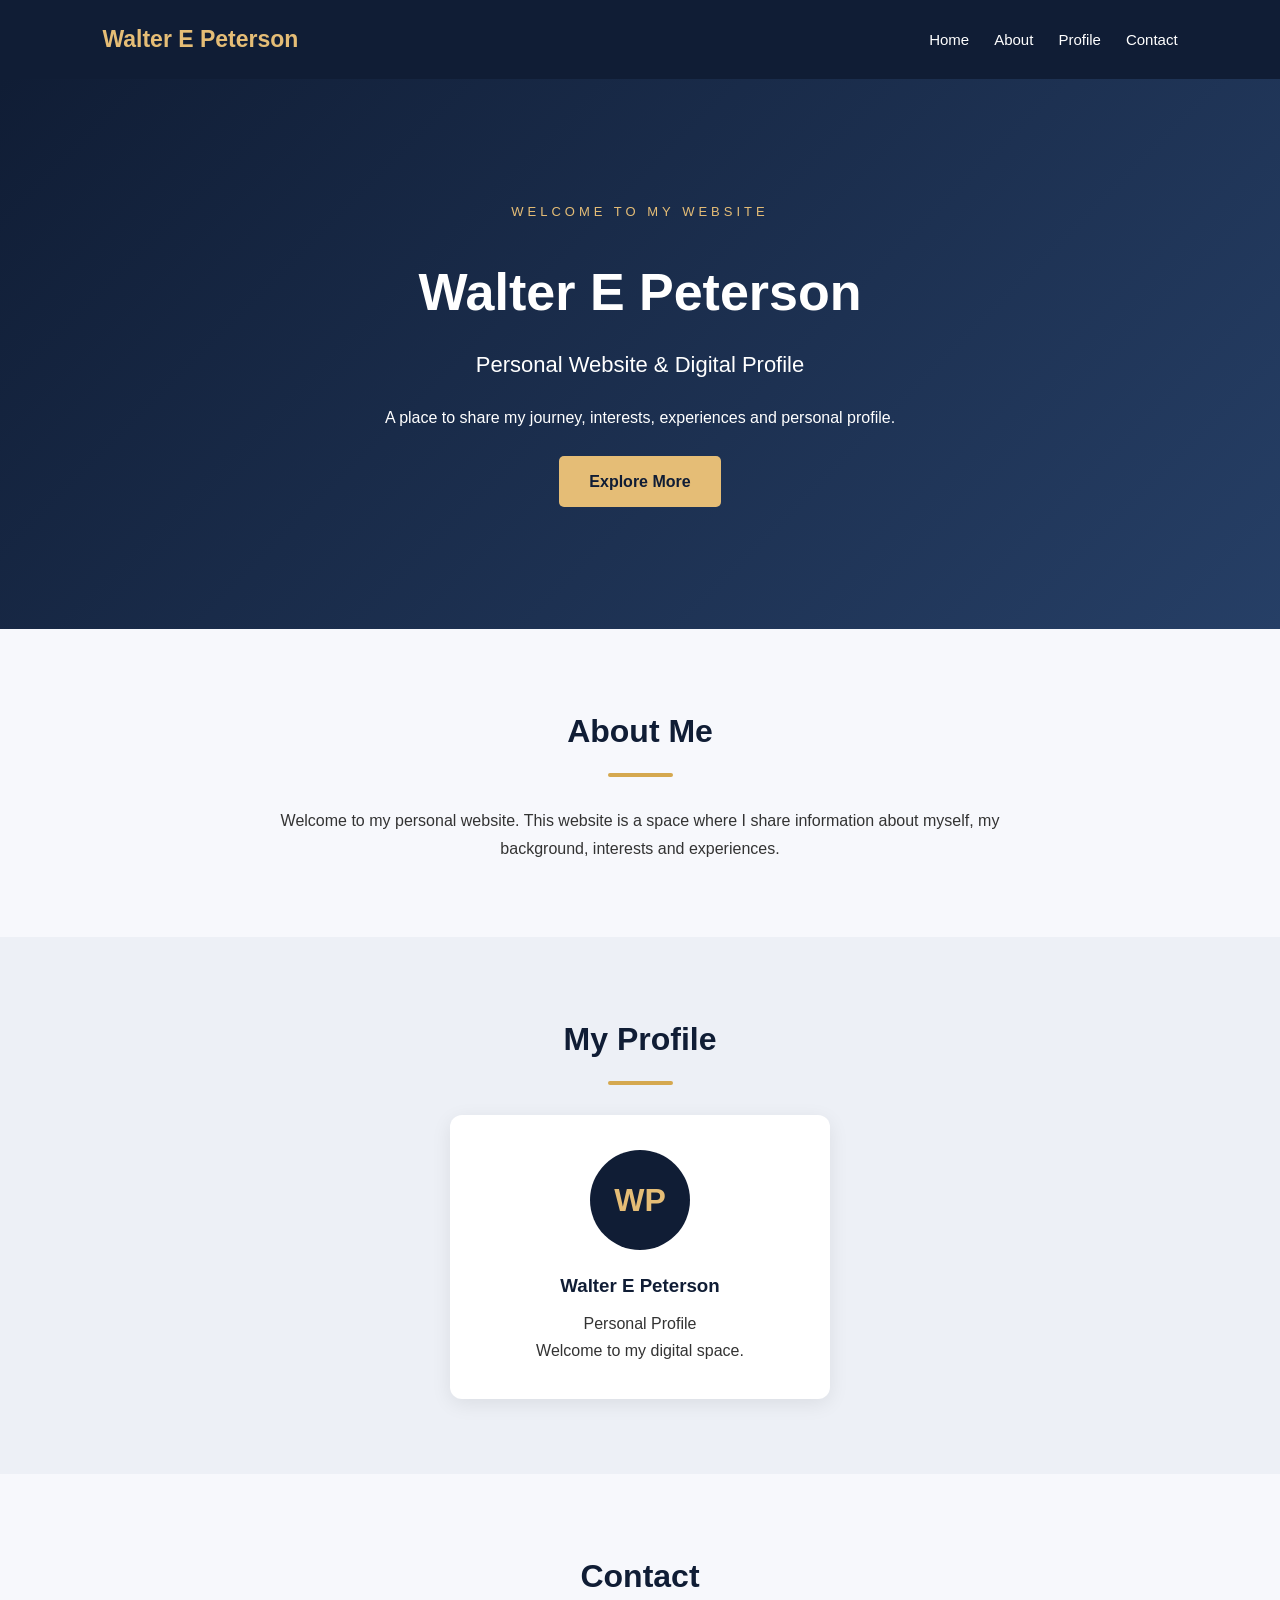
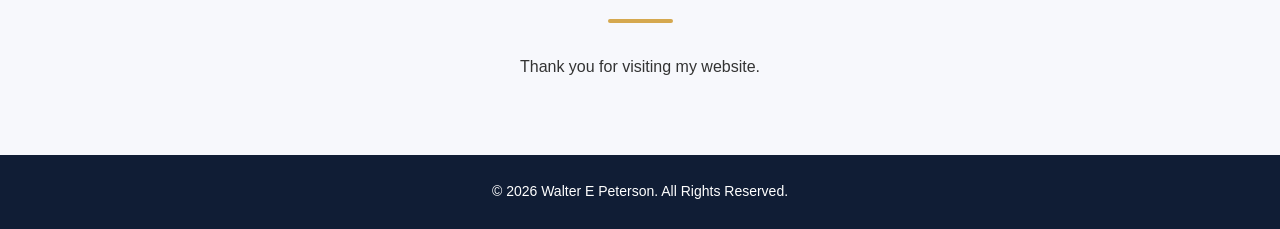
==== index.html @ 743621dd "Update index.html" ====
<!DOCTYPE html>
<html lang="en">
<head>
    <meta charset="UTF-8">
    <meta name="viewport" content="width=device-width, initial-scale=1.0">
    <meta name="description" content="Official personal website of Walter E Peterson">
    <title>Walter E Peterson | Personal Website</title>
    <link rel="stylesheet" href="style.css">
</head>

<body>

    <header>
        <nav class="navbar">
            <div class="logo">Walter E Peterson</div>
            <ul>
                <li><a href="#home">Home</a></li>
                <li><a href="#about">About</a></li>
                <li><a href="#profile">Profile</a></li>
                <li><a href="#contact">Contact</a></li>
            </ul>
        </nav>
    </header>

    <section id="home" class="hero">
        <div class="hero-content">
            <p class="welcome">WELCOME TO MY WEBSITE</p>
            <h1>Walter E Peterson</h1>
            <h2>Personal Website & Digital Profile</h2>
            <p>
                A place to share my journey, interests,
                experiences and personal profile.
            </p>
            <a href="#about" class="btn">Explore More</a>
        </div>
    </section>

    <section id="about" class="section">
        <h2>About Me</h2>
        <div class="underline"></div>
        <p>
            Welcome to my personal website.
            This website is a space where I share information
            about myself, my background, interests and experiences.
        </p>
    </section>

    <section id="profile" class="section profile-section">
        <h2>My Profile</h2>
        <div class="underline"></div>

        <div class="profile-card">
            <div class="profile-icon">WP</div>
            <h3>Walter E Peterson</h3>
            <p>Personal Profile</p>
            <p>Welcome to my digital space.</p>
        </div>
    </section>

    <section id="contact" class="section">
        <h2>Contact</h2>
        <div class="underline"></div>
        <p>Thank you for visiting my website.</p>
    </section>

    <footer>
        <p>© 2026 Walter E Peterson. All Rights Reserved.</p>
    </footer>

</body>
</html>
---- style.css ----
* {
    margin: 0;
    padding: 0;
    box-sizing: border-box;
    scroll-behavior: smooth;
}

body {
    font-family: Arial, sans-serif;
    color: #333;
    background: #f7f8fc;
    line-height: 1.7;
}

.navbar {
    background: #101d35;
    color: white;
    display: flex;
    justify-content: space-between;
    align-items: center;
    padding: 20px 8%;
    flex-wrap: wrap;
}

.logo {
    font-size: 23px;
    font-weight: bold;
    color: #e5bd76;
}

.navbar ul {
    display: flex;
    list-style: none;
    gap: 25px;
}

.navbar a {
    color: white;
    text-decoration: none;
    font-size: 15px;
}

.navbar a:hover {
    color: #e5bd76;
}

.hero {
    min-height: 550px;
    background: linear-gradient(135deg, #101d35, #263f66);
    display: flex;
    align-items: center;
    justify-content: center;
    text-align: center;
    color: white;
    padding: 70px 20px;
}

.hero-content {
    max-width: 750px;
}

.welcome {
    color: #e5bd76;
    letter-spacing: 4px;
    font-size: 13px;
    margin-bottom: 20px;
}

.hero h1 {
    font-size: 52px;
    margin-bottom: 10px;
}

.hero h2 {
    font-size: 22px;
    font-weight: normal;
    margin-bottom: 20px;
}

.hero p {
    margin-bottom: 25px;
}

.btn {
    display: inline-block;
    background: #e5bd76;
    color: #101d35;
    padding: 12px 30px;
    border-radius: 5px;
    text-decoration: none;
    font-weight: bold;
}

.btn:hover {
    background: white;
}

.section {
    padding: 75px 10%;
    text-align: center;
}

.section h2 {
    font-size: 32px;
    color: #101d35;
}

.underline {
    width: 65px;
    height: 4px;
    background: #d5a84f;
    margin: 15px auto 30px;
    border-radius: 5px;
}

.section > p {
    max-width: 750px;
    margin: auto;
}

.profile-section {
    background: #edf0f6;
}

.profile-card {
    max-width: 380px;
    margin: 30px auto 0;
    background: white;
    padding: 35px;
    border-radius: 12px;
    box-shadow: 0 5px 20px rgba(0,0,0,0.08);
}

.profile-icon {
    width: 100px;
    height: 100px;
    border-radius: 50%;
    background: #101d35;
    color: #e5bd76;
    display: flex;
    justify-content: center;
    align-items: center;
    font-size: 32px;
    font-weight: bold;
    margin: 0 auto 20px;
}

.profile-card h3 {
    color: #101d35;
    margin-bottom: 8px;
}

footer {
    background: #101d35;
    color: white;
    text-align: center;
    padding: 25px;
    font-size: 14px;
}

@media (max-width: 650px) {
    .navbar {
        justify-content: center;
        gap: 15px;
    }

    .navbar ul {
        justify-content: center;
        flex-wrap: wrap;
        gap: 15px;
    }

    .hero h1 {
        font-size: 36px;
    }

    .hero h2 {
        font-size: 18px;
    }

    .section {
        padding: 55px 7%;
    }
}
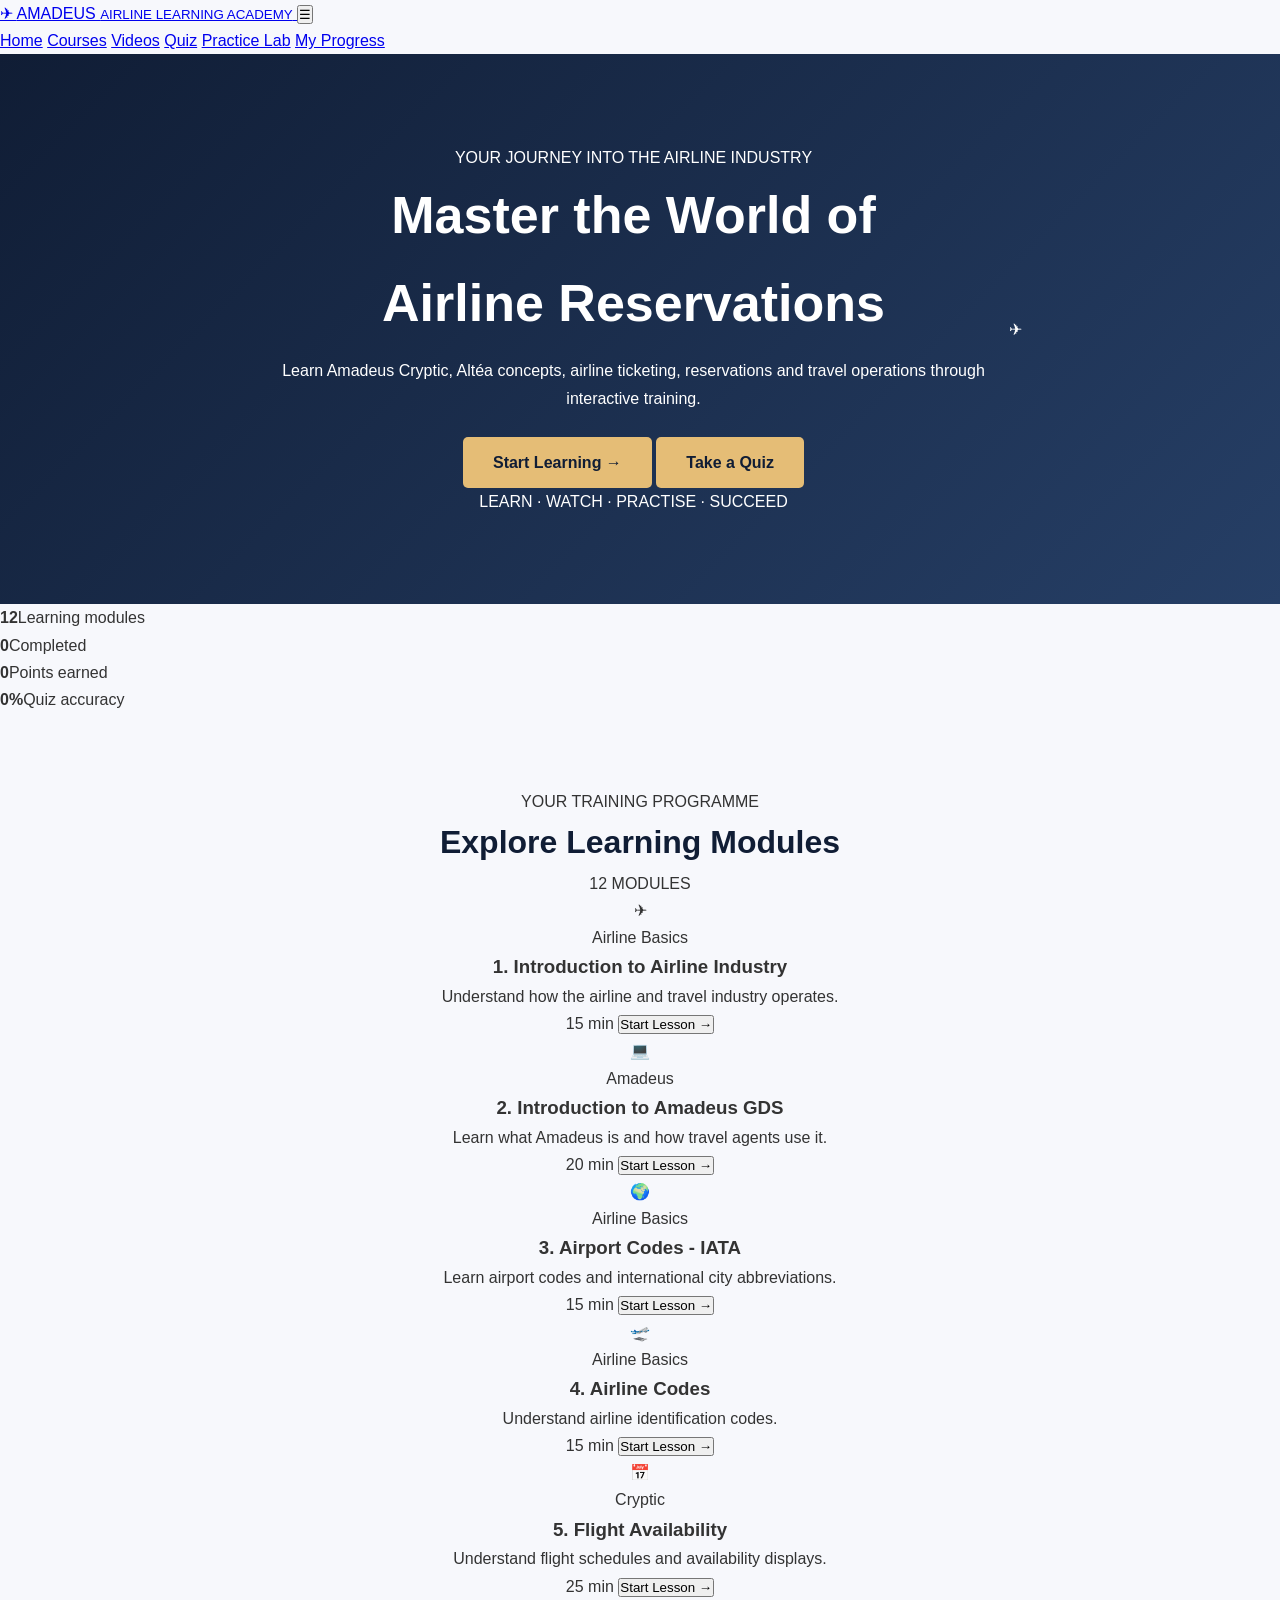
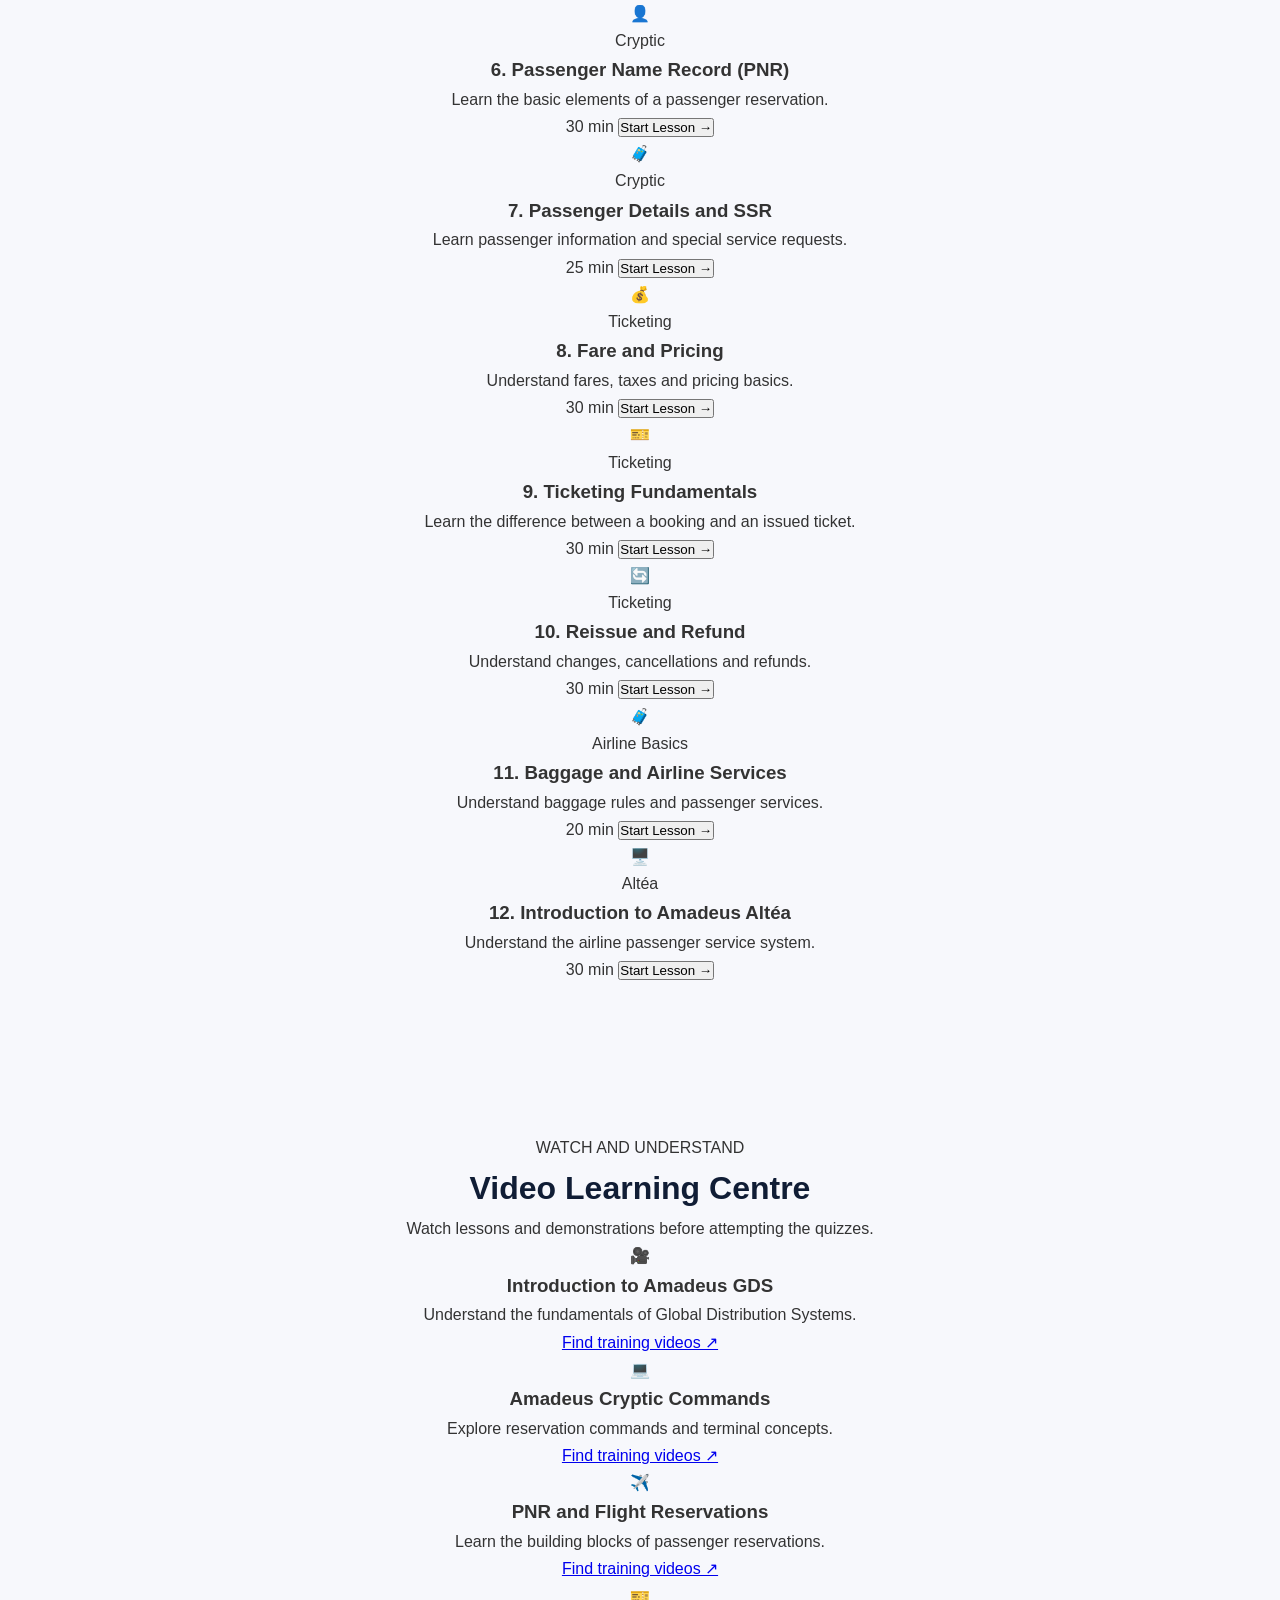
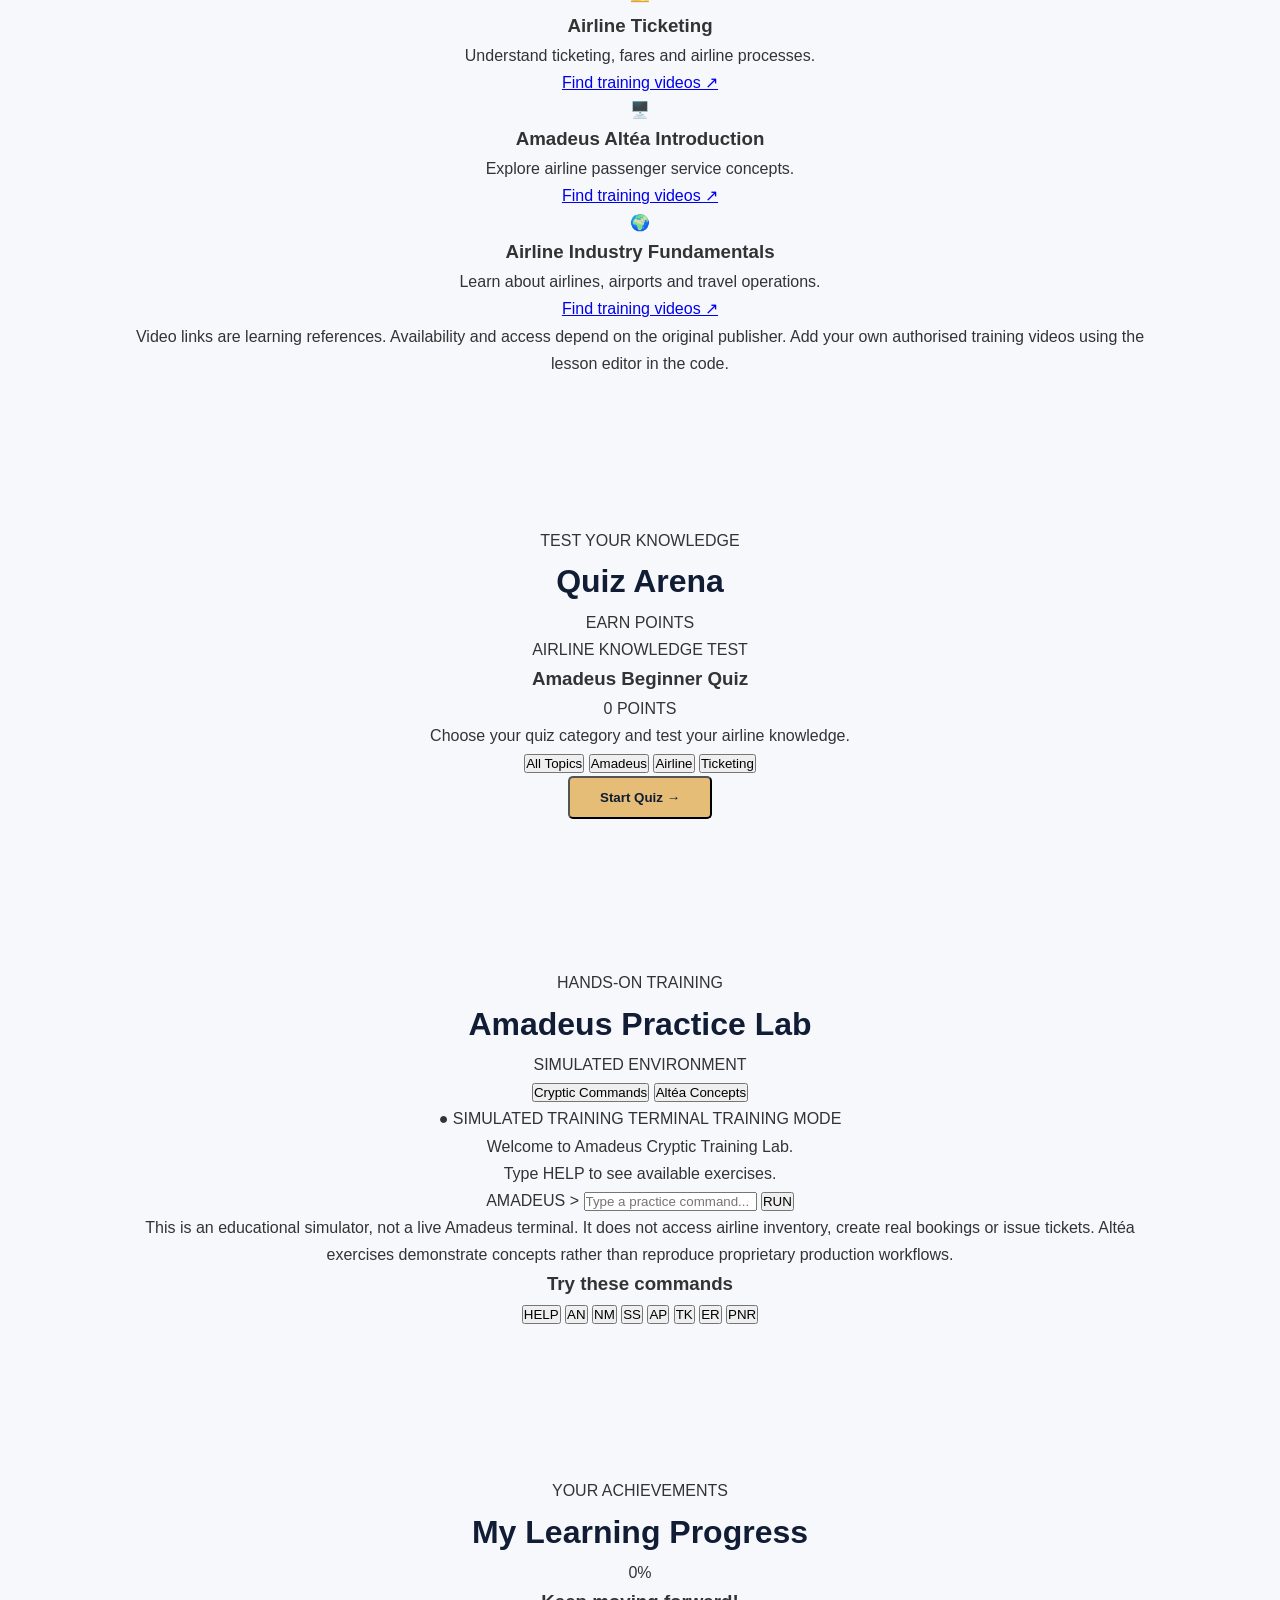
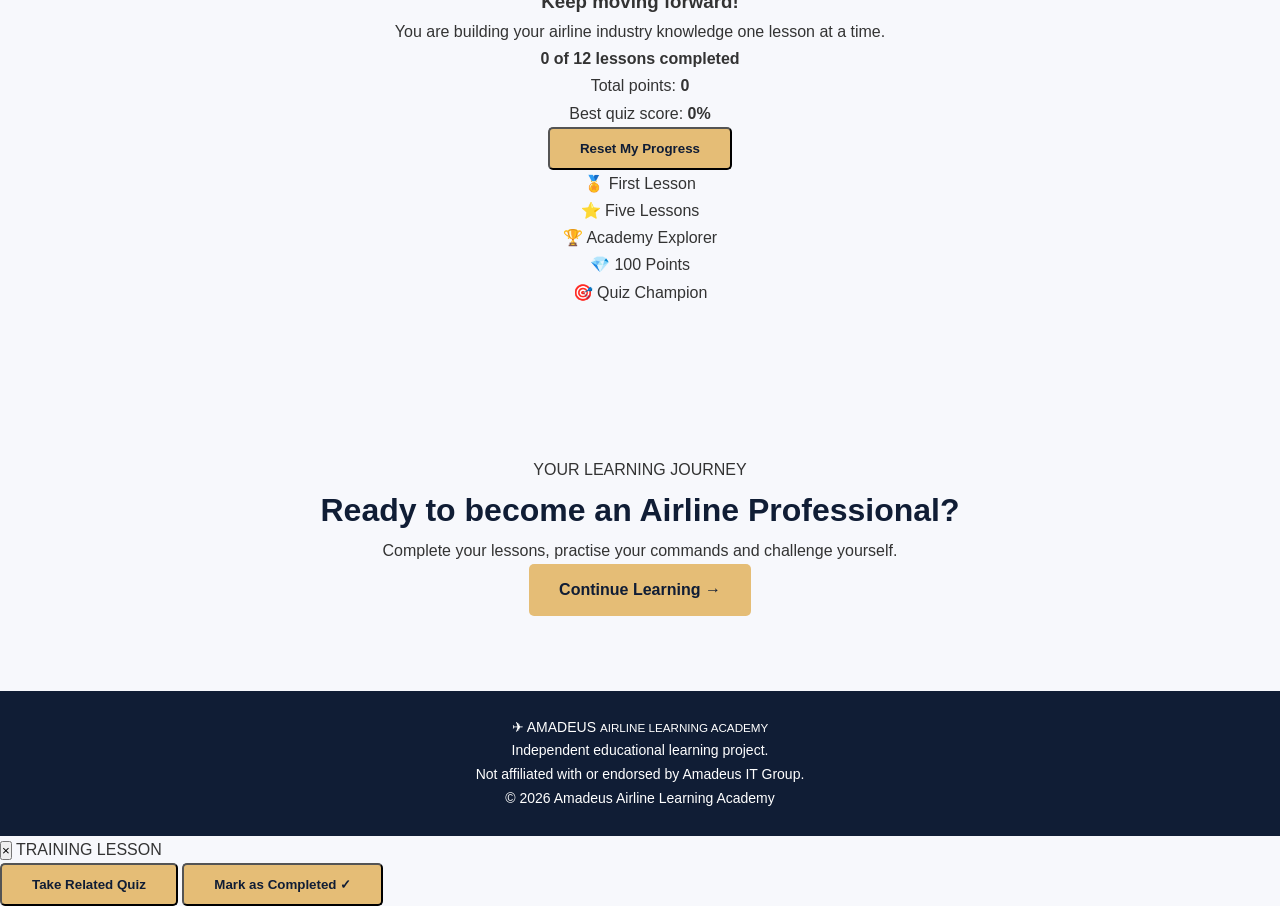
==== commit 705b28fa: "Update index.html" ====
--- a/index.html
+++ b/index.html
@@ -2,71 +2,191 @@
 <!DOCTYPE html>
 <html lang="en">
 <head>
-    <meta charset="UTF-8">
-    <meta name="viewport" content="width=device-width, initial-scale=1.0">
-    <meta name="description" content="Official personal website of Walter E Peterson">
-    <title>Walter E Peterson | Personal Website</title>
-    <link rel="stylesheet" href="style.css">
+<meta charset="UTF-8">
+<meta name="viewport" content="width=device-width, initial-scale=1.0">
+<meta name="description" content="Amadeus Airline Learning Academy - Airline and GDS training">
+<title>Amadeus Airline Learning Academy</title>
+<link rel="stylesheet" href="style.css">
 </head>
-
 <body>
 
-    <header>
-        <nav class="navbar">
-            <div class="logo">Walter E Peterson</div>
-            <ul>
-                <li><a href="#home">Home</a></li>
-                <li><a href="#about">About</a></li>
-                <li><a href="#profile">Profile</a></li>
-                <li><a href="#contact">Contact</a></li>
-            </ul>
-        </nav>
-    </header>
+<header class="topbar">
+  <a class="brand" href="#home">
+    <span class="brand-icon">✈</span>
+    <span>AMADEUS <small>AIRLINE LEARNING ACADEMY</small></span>
+  </a>
+  <button class="menu-toggle" id="menuToggle">☰</button>
+  <nav id="navigation">
+    <a href="#home">Home</a>
+    <a href="#courses">Courses</a>
+    <a href="#videos">Videos</a>
+    <a href="#quiz">Quiz</a>
+    <a href="#practice">Practice Lab</a>
+    <a href="#progress">My Progress</a>
+  </nav>
+</header>
 
-    <section id="home" class="hero">
-        <div class="hero-content">
-            <p class="welcome">WELCOME TO MY WEBSITE</p>
-            <h1>Walter E Peterson</h1>
-            <h2>Personal Website & Digital Profile</h2>
-            <p>
-                A place to share my journey, interests,
-                experiences and personal profile.
-            </p>
-            <a href="#about" class="btn">Explore More</a>
+<main>
+<section class="hero" id="home">
+  <div class="hero-content">
+    <span class="eyebrow">YOUR JOURNEY INTO THE AIRLINE INDUSTRY</span>
+    <h1>Master the World of<br><span>Airline Reservations</span></h1>
+    <p>Learn Amadeus Cryptic, Altéa concepts, airline ticketing,
+       reservations and travel operations through interactive training.</p>
+    <div class="hero-buttons">
+      <a href="#courses" class="btn primary">Start Learning →</a>
+      <a href="#quiz" class="btn outline">Take a Quiz</a>
+    </div>
+    <div class="hero-note">LEARN · WATCH · PRACTISE · SUCCEED</div>
+  </div>
+  <div class="hero-plane">✈</div>
+</section>
+
+<section class="stats container">
+  <div class="stat"><strong id="statLessons">12</strong><span>Learning modules</span></div>
+  <div class="stat"><strong id="statCompleted">0</strong><span>Completed</span></div>
+  <div class="stat"><strong id="statPoints">0</strong><span>Points earned</span></div>
+  <div class="stat"><strong id="statAccuracy">0%</strong><span>Quiz accuracy</span></div>
+</section>
+
+<section class="section container" id="courses">
+  <div class="section-heading">
+    <div><span class="eyebrow">YOUR TRAINING PROGRAMME</span>
+    <h2>Explore Learning Modules</h2></div>
+    <span class="tag">12 MODULES</span>
+  </div>
+  <div class="course-grid" id="courseGrid"></div>
+</section>
+
+<section class="section video-section" id="videos">
+  <div class="container">
+    <div class="section-heading">
+      <div><span class="eyebrow">WATCH AND UNDERSTAND</span>
+      <h2>Video Learning Centre</h2></div>
+    </div>
+    <p class="muted">Watch lessons and demonstrations before attempting the quizzes.</p>
+    <div class="video-grid" id="videoGrid"></div>
+    <p class="notice">Video links are learning references. Availability and access depend on the original publisher. Add your own authorised training videos using the lesson editor in the code.</p>
+  </div>
+</section>
+
+<section class="section container" id="quiz">
+  <div class="section-heading">
+    <div><span class="eyebrow">TEST YOUR KNOWLEDGE</span>
+    <h2>Quiz Arena</h2></div>
+    <span class="tag">EARN POINTS</span>
+  </div>
+
+  <div class="quiz-panel">
+    <div class="quiz-top">
+      <div>
+        <span class="eyebrow">AIRLINE KNOWLEDGE TEST</span>
+        <h3 id="quizTitle">Amadeus Beginner Quiz</h3>
+      </div>
+      <span class="score-pill" id="quizScore">0 POINTS</span>
+    </div>
+    <div class="quiz-progress"><div id="quizBar"></div></div>
+    <div id="quizArea">
+      <p>Choose your quiz category and test your airline knowledge.</p>
+      <div class="quiz-categories">
+        <button class="category-btn active" data-category="all">All Topics</button>
+        <button class="category-btn" data-category="amadeus">Amadeus</button>
+        <button class="category-btn" data-category="airline">Airline</button>
+        <button class="category-btn" data-category="ticketing">Ticketing</button>
+      </div>
+      <button class="btn primary" id="startQuiz">Start Quiz →</button>
+    </div>
+  </div>
+</section>
+
+<section class="section practice-section" id="practice">
+  <div class="container">
+    <div class="section-heading">
+      <div><span class="eyebrow">HANDS-ON TRAINING</span>
+      <h2>Amadeus Practice Lab</h2></div>
+      <span class="tag">SIMULATED ENVIRONMENT</span>
+    </div>
+
+    <div class="lab-tabs">
+      <button class="lab-tab active" data-lab="cryptic">Cryptic Commands</button>
+      <button class="lab-tab" data-lab="altea">Altéa Concepts</button>
+    </div>
+
+    <div class="terminal">
+      <div class="terminal-head">
+        <span>● SIMULATED TRAINING TERMINAL</span>
+        <span>TRAINING MODE</span>
+      </div>
+      <div class="terminal-body">
+        <div id="terminalIntro">Welcome to Amadeus Cryptic Training Lab.<br>Type HELP to see available exercises.</div>
+        <div id="terminalOutput"></div>
+        <div class="terminal-input">
+          <span>AMADEUS &gt;</span>
+          <input id="commandInput" type="text" placeholder="Type a practice command..." autocomplete="off">
+          <button id="runCommand">RUN</button>
         </div>
-    </section>
+      </div>
+    </div>
+    <p class="notice">This is an educational simulator, not a live Amadeus terminal. It does not access airline inventory, create real bookings or issue tickets. Altéa exercises demonstrate concepts rather than reproduce proprietary production workflows.</p>
+    <div class="lab-help">
+      <h3>Try these commands</h3>
+      <div id="commandExamples"></div>
+    </div>
+  </div>
+</section>
 
-    <section id="about" class="section">
-        <h2>About Me</h2>
-        <div class="underline"></div>
-        <p>
-            Welcome to my personal website.
-            This website is a space where I share information
-            about myself, my background, interests and experiences.
-        </p>
-    </section>
+<section class="section container" id="progress">
+  <div class="section-heading">
+    <div><span class="eyebrow">YOUR ACHIEVEMENTS</span>
+    <h2>My Learning Progress</h2></div>
+  </div>
+  <div class="progress-card">
+    <div class="progress-circle" id="progressCircle">
+      <span id="progressPercent">0%</span>
+    </div>
+    <div class="progress-details">
+      <h3>Keep moving forward!</h3>
+      <p>You are building your airline industry knowledge one lesson at a time.</p>
+      <p><strong id="progressCount">0 of 12 lessons completed</strong></p>
+      <div class="progress-track"><div id="progressFill"></div></div>
+      <p>Total points: <strong id="totalPoints">0</strong></p>
+      <p>Best quiz score: <strong id="bestScore">0%</strong></p>
+      <button class="btn secondary" id="resetProgress">Reset My Progress</button>
+    </div>
+  </div>
+  <div class="achievement-list" id="achievements"></div>
+</section>
 
-    <section id="profile" class="section profile-section">
-        <h2>My Profile</h2>
-        <div class="underline"></div>
+<section class="section certificate-section">
+  <div class="container certificate">
+    <span class="eyebrow">YOUR LEARNING JOURNEY</span>
+    <h2>Ready to become an Airline Professional?</h2>
+    <p>Complete your lessons, practise your commands and challenge yourself.</p>
+    <a href="#courses" class="btn primary">Continue Learning →</a>
+  </div>
+</section>
+</main>
 
-        <div class="profile-card">
-            <div class="profile-icon">WP</div>
-            <h3>Walter E Peterson</h3>
-            <p>Personal Profile</p>
-            <p>Welcome to my digital space.</p>
-        </div>
-    </section>
+<footer>
+  <div class="brand footer-brand">✈ AMADEUS <small>AIRLINE LEARNING ACADEMY</small></div>
+  <p>Independent educational learning project.</p>
+  <p>Not affiliated with or endorsed by Amadeus IT Group.</p>
+  <p>© 2026 Amadeus Airline Learning Academy</p>
+</footer>
 
-    <section id="contact" class="section">
-        <h2>Contact</h2>
-        <div class="underline"></div>
-        <p>Thank you for visiting my website.</p>
-    </section>
+<div class="modal" id="lessonModal">
+  <div class="modal-card">
+    <button class="modal-close" id="closeModal">×</button>
+    <span class="eyebrow" id="lessonCategory">TRAINING LESSON</span>
+    <h2 id="lessonTitle"></h2>
+    <div id="lessonContent"></div>
+    <div class="lesson-actions">
+      <button class="btn secondary" id="lessonQuiz">Take Related Quiz</button>
+      <button class="btn primary" id="completeLesson">Mark as Completed ✓</button>
+    </div>
+  </div>
+</div>
 
-    <footer>
-        <p>© 2026 Walter E Peterson. All Rights Reserved.</p>
-    </footer>
-
+<script src="script.js"></script>
 </body>
 </html>
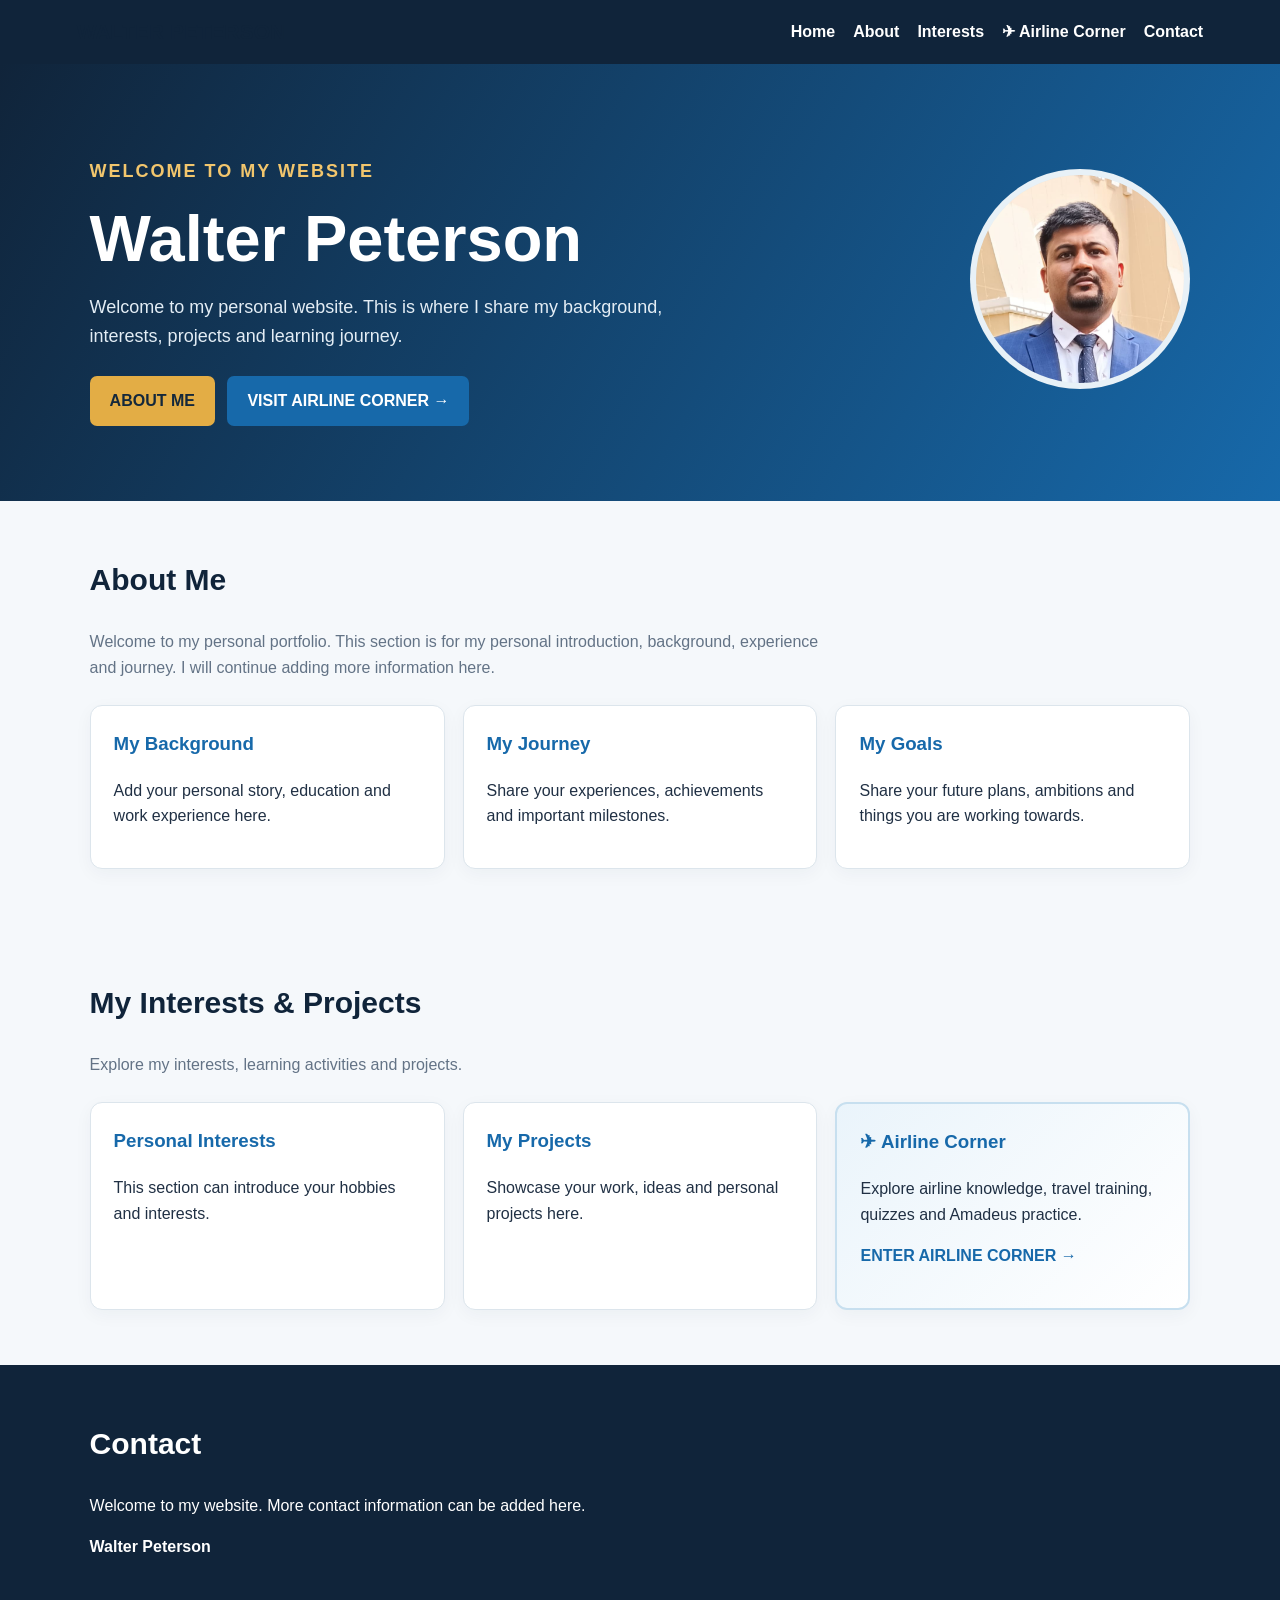
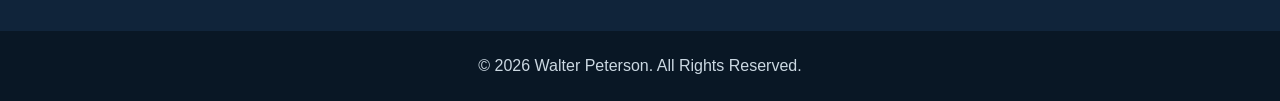
==== commit e0946e1a: "Update index.html" ====
--- a/index.html
+++ b/index.html
@@ -4,189 +4,124 @@
 <head>
 <meta charset="UTF-8">
 <meta name="viewport" content="width=device-width, initial-scale=1.0">
-<meta name="description" content="Amadeus Airline Learning Academy - Airline and GDS training">
-<title>Amadeus Airline Learning Academy</title>
-<link rel="stylesheet" href="style.css">
+<title>Walter Peterson | Personal Website</title>
+<style>
+*{box-sizing:border-box}
+body{margin:0;font-family:Arial,sans-serif;color:#203044;background:#f5f8fb;line-height:1.6}
+header{background:#10243a;color:white;padding:15px 6%;display:flex;justify-content:space-between;align-items:center;flex-wrap:wrap}
+header h2{margin:0;font-size:21px}
+nav{display:flex;gap:18px;flex-wrap:wrap}
+nav a{color:white;text-decoration:none;font-weight:bold}
+nav a:hover{color:#f2c66d}
+.hero{background:linear-gradient(120deg,#10243a,#1769aa);color:white;padding:75px 7%;display:flex;align-items:center;justify-content:space-between;gap:35px;flex-wrap:wrap}
+.hero-text{max-width:650px}
+.hero h1{font-size:clamp(38px,6vw,65px);line-height:1.1;margin:10px 0}
+.hero p{font-size:18px;color:#e3edf5}
+.profile{width:220px;height:220px;border-radius:50%;object-fit:cover;border:6px solid #ffffff55;background:#dceaf3}
+.button{display:inline-block;background:#e3ad45;color:#14283b;text-decoration:none;padding:12px 20px;border-radius:7px;font-weight:bold;margin:8px 8px 0 0}
+.button.blue{background:#1769aa;color:white}
+section{padding:55px 7%}
+h2{color:#10243a;font-size:30px;margin-top:0}
+.intro{color:#637386;max-width:750px}
+.cards{display:grid;grid-template-columns:repeat(auto-fit,minmax(220px,1fr));gap:18px;margin-top:25px}
+.card{background:white;padding:23px;border-radius:12px;border:1px solid #dce5ec;box-shadow:0 5px 18px #10243a0b}
+.card h3{color:#1769aa;margin-top:0}
+.airline{background:linear-gradient(135deg,#eaf4fb,#fff);border:2px solid #c7dfef}
+.airline a{font-weight:bold;color:#1769aa;text-decoration:none}
+.contact{background:#10243a;color:white}
+.contact h2{color:white}
+footer{text-align:center;background:#091725;color:#cbd8e2;padding:22px}
+@media(max-width:650px){
+ header{display:block}
+ nav{margin-top:12px;gap:12px}
+ .hero{padding:45px 6%}
+ .profile{width:155px;height:155px}
+ section{padding:40px 6%}
+}
+</style>
 </head>
 <body>
 
-<header class="topbar">
-  <a class="brand" href="#home">
-    <span class="brand-icon">✈</span>
-    <span>AMADEUS <small>AIRLINE LEARNING ACADEMY</small></span>
-  </a>
-  <button class="menu-toggle" id="menuToggle">☰</button>
-  <nav id="navigation">
-    <a href="#home">Home</a>
-    <a href="#courses">Courses</a>
-    <a href="#videos">Videos</a>
-    <a href="#quiz">Quiz</a>
-    <a href="#practice">Practice Lab</a>
-    <a href="#progress">My Progress</a>
-  </nav>
+<header>
+<h2>WALTER PETERSON</h2>
+<nav>
+<a href="#home">Home</a>
+<a href="#about">About</a>
+<a href="#interests">Interests</a>
+<a href="airline-corner.html">✈ Airline Corner</a>
+<a href="#contact">Contact</a>
+</nav>
 </header>
 
-<main>
-<section class="hero" id="home">
-  <div class="hero-content">
-    <span class="eyebrow">YOUR JOURNEY INTO THE AIRLINE INDUSTRY</span>
-    <h1>Master the World of<br><span>Airline Reservations</span></h1>
-    <p>Learn Amadeus Cryptic, Altéa concepts, airline ticketing,
-       reservations and travel operations through interactive training.</p>
-    <div class="hero-buttons">
-      <a href="#courses" class="btn primary">Start Learning →</a>
-      <a href="#quiz" class="btn outline">Take a Quiz</a>
-    </div>
-    <div class="hero-note">LEARN · WATCH · PRACTISE · SUCCEED</div>
-  </div>
-  <div class="hero-plane">✈</div>
+<div class="hero" id="home">
+<div class="hero-text">
+<p style="color:#f2c66d;font-weight:bold;letter-spacing:2px">WELCOME TO MY WEBSITE</p>
+<h1>Walter Peterson</h1>
+<p>Welcome to my personal website. This is where I share my background, interests, projects and learning journey.</p>
+<a class="button" href="#about">ABOUT ME</a>
+<a class="button blue" href="airline-corner.html">VISIT AIRLINE CORNER →</a>
+</div>
+
+<div>
+<img class="profile" src="walter.png.jpg" alt="Walter Peterson"
+onerror="this.style.display='none'">
+</div>
+</div>
+
+<section id="about">
+<h2>About Me</h2>
+<p class="intro">
+Welcome to my personal portfolio. This section is for my personal introduction,
+background, experience and journey. I will continue adding more information here.
+</p>
+<div class="cards">
+<div class="card">
+<h3>My Background</h3>
+<p>Add your personal story, education and work experience here.</p>
+</div>
+<div class="card">
+<h3>My Journey</h3>
+<p>Share your experiences, achievements and important milestones.</p>
+</div>
+<div class="card">
+<h3>My Goals</h3>
+<p>Share your future plans, ambitions and things you are working towards.</p>
+</div>
+</div>
 </section>
 
-<section class="stats container">
-  <div class="stat"><strong id="statLessons">12</strong><span>Learning modules</span></div>
-  <div class="stat"><strong id="statCompleted">0</strong><span>Completed</span></div>
-  <div class="stat"><strong id="statPoints">0</strong><span>Points earned</span></div>
-  <div class="stat"><strong id="statAccuracy">0%</strong><span>Quiz accuracy</span></div>
+<section id="interests">
+<h2>My Interests & Projects</h2>
+<p class="intro">Explore my interests, learning activities and projects.</p>
+<div class="cards">
+<div class="card">
+<h3>Personal Interests</h3>
+<p>This section can introduce your hobbies and interests.</p>
+</div>
+<div class="card">
+<h3>My Projects</h3>
+<p>Showcase your work, ideas and personal projects here.</p>
+</div>
+<div class="card airline">
+<h3>✈ Airline Corner</h3>
+<p>Explore airline knowledge, travel training, quizzes and Amadeus practice.</p>
+<p><a href="airline-corner.html">ENTER AIRLINE CORNER →</a></p>
+</div>
+</div>
 </section>
 
-<section class="section container" id="courses">
-  <div class="section-heading">
-    <div><span class="eyebrow">YOUR TRAINING PROGRAMME</span>
-    <h2>Explore Learning Modules</h2></div>
-    <span class="tag">12 MODULES</span>
-  </div>
-  <div class="course-grid" id="courseGrid"></div>
+<section class="contact" id="contact">
+<h2>Contact</h2>
+<p>Welcome to my website. More contact information can be added here.</p>
+<p><strong>Walter Peterson</strong></p>
 </section>
 
-<section class="section video-section" id="videos">
-  <div class="container">
-    <div class="section-heading">
-      <div><span class="eyebrow">WATCH AND UNDERSTAND</span>
-      <h2>Video Learning Centre</h2></div>
-    </div>
-    <p class="muted">Watch lessons and demonstrations before attempting the quizzes.</p>
-    <div class="video-grid" id="videoGrid"></div>
-    <p class="notice">Video links are learning references. Availability and access depend on the original publisher. Add your own authorised training videos using the lesson editor in the code.</p>
-  </div>
-</section>
-
-<section class="section container" id="quiz">
-  <div class="section-heading">
-    <div><span class="eyebrow">TEST YOUR KNOWLEDGE</span>
-    <h2>Quiz Arena</h2></div>
-    <span class="tag">EARN POINTS</span>
-  </div>
-
-  <div class="quiz-panel">
-    <div class="quiz-top">
-      <div>
-        <span class="eyebrow">AIRLINE KNOWLEDGE TEST</span>
-        <h3 id="quizTitle">Amadeus Beginner Quiz</h3>
-      </div>
-      <span class="score-pill" id="quizScore">0 POINTS</span>
-    </div>
-    <div class="quiz-progress"><div id="quizBar"></div></div>
-    <div id="quizArea">
-      <p>Choose your quiz category and test your airline knowledge.</p>
-      <div class="quiz-categories">
-        <button class="category-btn active" data-category="all">All Topics</button>
-        <button class="category-btn" data-category="amadeus">Amadeus</button>
-        <button class="category-btn" data-category="airline">Airline</button>
-        <button class="category-btn" data-category="ticketing">Ticketing</button>
-      </div>
-      <button class="btn primary" id="startQuiz">Start Quiz →</button>
-    </div>
-  </div>
-</section>
-
-<section class="section practice-section" id="practice">
-  <div class="container">
-    <div class="section-heading">
-      <div><span class="eyebrow">HANDS-ON TRAINING</span>
-      <h2>Amadeus Practice Lab</h2></div>
-      <span class="tag">SIMULATED ENVIRONMENT</span>
-    </div>
-
-    <div class="lab-tabs">
-      <button class="lab-tab active" data-lab="cryptic">Cryptic Commands</button>
-      <button class="lab-tab" data-lab="altea">Altéa Concepts</button>
-    </div>
-
-    <div class="terminal">
-      <div class="terminal-head">
-        <span>● SIMULATED TRAINING TERMINAL</span>
-        <span>TRAINING MODE</span>
-      </div>
-      <div class="terminal-body">
-        <div id="terminalIntro">Welcome to Amadeus Cryptic Training Lab.<br>Type HELP to see available exercises.</div>
-        <div id="terminalOutput"></div>
-        <div class="terminal-input">
-          <span>AMADEUS &gt;</span>
-          <input id="commandInput" type="text" placeholder="Type a practice command..." autocomplete="off">
-          <button id="runCommand">RUN</button>
-        </div>
-      </div>
-    </div>
-    <p class="notice">This is an educational simulator, not a live Amadeus terminal. It does not access airline inventory, create real bookings or issue tickets. Altéa exercises demonstrate concepts rather than reproduce proprietary production workflows.</p>
-    <div class="lab-help">
-      <h3>Try these commands</h3>
-      <div id="commandExamples"></div>
-    </div>
-  </div>
-</section>
-
-<section class="section container" id="progress">
-  <div class="section-heading">
-    <div><span class="eyebrow">YOUR ACHIEVEMENTS</span>
-    <h2>My Learning Progress</h2></div>
-  </div>
-  <div class="progress-card">
-    <div class="progress-circle" id="progressCircle">
-      <span id="progressPercent">0%</span>
-    </div>
-    <div class="progress-details">
-      <h3>Keep moving forward!</h3>
-      <p>You are building your airline industry knowledge one lesson at a time.</p>
-      <p><strong id="progressCount">0 of 12 lessons completed</strong></p>
-      <div class="progress-track"><div id="progressFill"></div></div>
-      <p>Total points: <strong id="totalPoints">0</strong></p>
-      <p>Best quiz score: <strong id="bestScore">0%</strong></p>
-      <button class="btn secondary" id="resetProgress">Reset My Progress</button>
-    </div>
-  </div>
-  <div class="achievement-list" id="achievements"></div>
-</section>
-
-<section class="section certificate-section">
-  <div class="container certificate">
-    <span class="eyebrow">YOUR LEARNING JOURNEY</span>
-    <h2>Ready to become an Airline Professional?</h2>
-    <p>Complete your lessons, practise your commands and challenge yourself.</p>
-    <a href="#courses" class="btn primary">Continue Learning →</a>
-  </div>
-</section>
-</main>
-
 <footer>
-  <div class="brand footer-brand">✈ AMADEUS <small>AIRLINE LEARNING ACADEMY</small></div>
-  <p>Independent educational learning project.</p>
-  <p>Not affiliated with or endorsed by Amadeus IT Group.</p>
-  <p>© 2026 Amadeus Airline Learning Academy</p>
+© <span id="year"></span> Walter Peterson. All Rights Reserved.
 </footer>
 
-<div class="modal" id="lessonModal">
-  <div class="modal-card">
-    <button class="modal-close" id="closeModal">×</button>
-    <span class="eyebrow" id="lessonCategory">TRAINING LESSON</span>
-    <h2 id="lessonTitle"></h2>
-    <div id="lessonContent"></div>
-    <div class="lesson-actions">
-      <button class="btn secondary" id="lessonQuiz">Take Related Quiz</button>
-      <button class="btn primary" id="completeLesson">Mark as Completed ✓</button>
-    </div>
-  </div>
-</div>
-
-<script src="script.js"></script>
+<script>
+document.getElementById("year").textContent=new Date().getFullYear();
+</script>
 </body>
 </html>
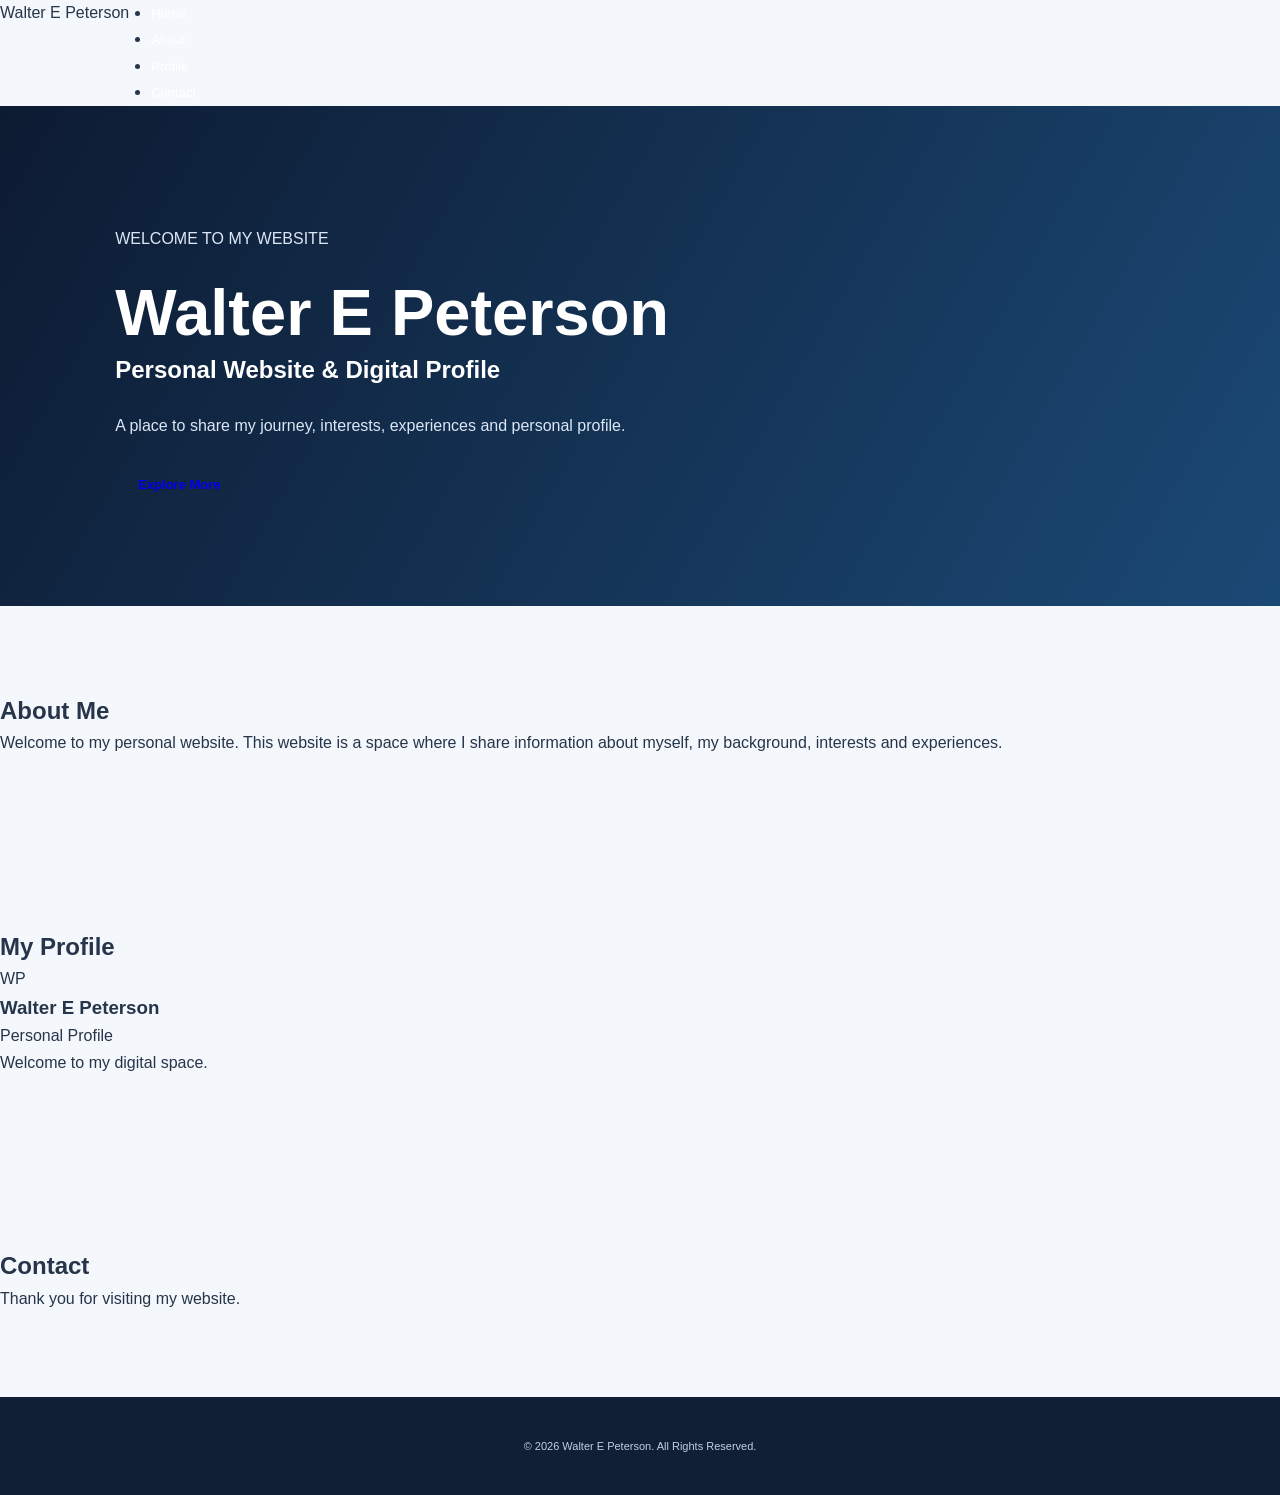
==== commit 6725b3c2: "Update index.html" ====
--- a/index.html
+++ b/index.html
@@ -2,126 +2,71 @@
 <!DOCTYPE html>
 <html lang="en">
 <head>
-<meta charset="UTF-8">
-<meta name="viewport" content="width=device-width, initial-scale=1.0">
-<title>Walter Peterson | Personal Website</title>
-<style>
-*{box-sizing:border-box}
-body{margin:0;font-family:Arial,sans-serif;color:#203044;background:#f5f8fb;line-height:1.6}
-header{background:#10243a;color:white;padding:15px 6%;display:flex;justify-content:space-between;align-items:center;flex-wrap:wrap}
-header h2{margin:0;font-size:21px}
-nav{display:flex;gap:18px;flex-wrap:wrap}
-nav a{color:white;text-decoration:none;font-weight:bold}
-nav a:hover{color:#f2c66d}
-.hero{background:linear-gradient(120deg,#10243a,#1769aa);color:white;padding:75px 7%;display:flex;align-items:center;justify-content:space-between;gap:35px;flex-wrap:wrap}
-.hero-text{max-width:650px}
-.hero h1{font-size:clamp(38px,6vw,65px);line-height:1.1;margin:10px 0}
-.hero p{font-size:18px;color:#e3edf5}
-.profile{width:220px;height:220px;border-radius:50%;object-fit:cover;border:6px solid #ffffff55;background:#dceaf3}
-.button{display:inline-block;background:#e3ad45;color:#14283b;text-decoration:none;padding:12px 20px;border-radius:7px;font-weight:bold;margin:8px 8px 0 0}
-.button.blue{background:#1769aa;color:white}
-section{padding:55px 7%}
-h2{color:#10243a;font-size:30px;margin-top:0}
-.intro{color:#637386;max-width:750px}
-.cards{display:grid;grid-template-columns:repeat(auto-fit,minmax(220px,1fr));gap:18px;margin-top:25px}
-.card{background:white;padding:23px;border-radius:12px;border:1px solid #dce5ec;box-shadow:0 5px 18px #10243a0b}
-.card h3{color:#1769aa;margin-top:0}
-.airline{background:linear-gradient(135deg,#eaf4fb,#fff);border:2px solid #c7dfef}
-.airline a{font-weight:bold;color:#1769aa;text-decoration:none}
-.contact{background:#10243a;color:white}
-.contact h2{color:white}
-footer{text-align:center;background:#091725;color:#cbd8e2;padding:22px}
-@media(max-width:650px){
- header{display:block}
- nav{margin-top:12px;gap:12px}
- .hero{padding:45px 6%}
- .profile{width:155px;height:155px}
- section{padding:40px 6%}
-}
-</style>
+    <meta charset="UTF-8">
+    <meta name="viewport" content="width=device-width, initial-scale=1.0">
+    <meta name="description" content="Official personal website of Walter E Peterson">
+    <title>Walter E Peterson | Personal Website</title>
+    <link rel="stylesheet" href="style.css">
 </head>
+
 <body>
 
-<header>
-<h2>WALTER PETERSON</h2>
-<nav>
-<a href="#home">Home</a>
-<a href="#about">About</a>
-<a href="#interests">Interests</a>
-<a href="airline-corner.html">✈ Airline Corner</a>
-<a href="#contact">Contact</a>
-</nav>
-</header>
+    <header>
+        <nav class="navbar">
+            <div class="logo">Walter E Peterson</div>
+            <ul>
+                <li><a href="#home">Home</a></li>
+                <li><a href="#about">About</a></li>
+                <li><a href="#profile">Profile</a></li>
+                <li><a href="#contact">Contact</a></li>
+            </ul>
+        </nav>
+    </header>
 
-<div class="hero" id="home">
-<div class="hero-text">
-<p style="color:#f2c66d;font-weight:bold;letter-spacing:2px">WELCOME TO MY WEBSITE</p>
-<h1>Walter Peterson</h1>
-<p>Welcome to my personal website. This is where I share my background, interests, projects and learning journey.</p>
-<a class="button" href="#about">ABOUT ME</a>
-<a class="button blue" href="airline-corner.html">VISIT AIRLINE CORNER →</a>
-</div>
+    <section id="home" class="hero">
+        <div class="hero-content">
+            <p class="welcome">WELCOME TO MY WEBSITE</p>
+            <h1>Walter E Peterson</h1>
+            <h2>Personal Website & Digital Profile</h2>
+            <p>
+                A place to share my journey, interests,
+                experiences and personal profile.
+            </p>
+            <a href="#about" class="btn">Explore More</a>
+        </div>
+    </section>
 
-<div>
-<img class="profile" src="walter.png.jpg" alt="Walter Peterson"
-onerror="this.style.display='none'">
-</div>
-</div>
+    <section id="about" class="section">
+        <h2>About Me</h2>
+        <div class="underline"></div>
+        <p>
+            Welcome to my personal website.
+            This website is a space where I share information
+            about myself, my background, interests and experiences.
+        </p>
+    </section>
 
-<section id="about">
-<h2>About Me</h2>
-<p class="intro">
-Welcome to my personal portfolio. This section is for my personal introduction,
-background, experience and journey. I will continue adding more information here.
-</p>
-<div class="cards">
-<div class="card">
-<h3>My Background</h3>
-<p>Add your personal story, education and work experience here.</p>
-</div>
-<div class="card">
-<h3>My Journey</h3>
-<p>Share your experiences, achievements and important milestones.</p>
-</div>
-<div class="card">
-<h3>My Goals</h3>
-<p>Share your future plans, ambitions and things you are working towards.</p>
-</div>
-</div>
-</section>
+    <section id="profile" class="section profile-section">
+        <h2>My Profile</h2>
+        <div class="underline"></div>
 
-<section id="interests">
-<h2>My Interests & Projects</h2>
-<p class="intro">Explore my interests, learning activities and projects.</p>
-<div class="cards">
-<div class="card">
-<h3>Personal Interests</h3>
-<p>This section can introduce your hobbies and interests.</p>
-</div>
-<div class="card">
-<h3>My Projects</h3>
-<p>Showcase your work, ideas and personal projects here.</p>
-</div>
-<div class="card airline">
-<h3>✈ Airline Corner</h3>
-<p>Explore airline knowledge, travel training, quizzes and Amadeus practice.</p>
-<p><a href="airline-corner.html">ENTER AIRLINE CORNER →</a></p>
-</div>
-</div>
-</section>
+        <div class="profile-card">
+            <div class="profile-icon">WP</div>
+            <h3>Walter E Peterson</h3>
+            <p>Personal Profile</p>
+            <p>Welcome to my digital space.</p>
+        </div>
+    </section>
 
-<section class="contact" id="contact">
-<h2>Contact</h2>
-<p>Welcome to my website. More contact information can be added here.</p>
-<p><strong>Walter Peterson</strong></p>
-</section>
+    <section id="contact" class="section">
+        <h2>Contact</h2>
+        <div class="underline"></div>
+        <p>Thank you for visiting my website.</p>
+    </section>
 
-<footer>
-© <span id="year"></span> Walter Peterson. All Rights Reserved.
-</footer>
+    <footer>
+        <p>© 2026 Walter E Peterson. All Rights Reserved.</p>
+    </footer>
 
-<script>
-document.getElementById("year").textContent=new Date().getFullYear();
-</script>
 </body>
 </html>
--- a/style.css
+++ b/style.css
@@ -0,0 +1,390 @@
+
+:root {
+  --navy: #101e36;
+  --blue: #174a78;
+  --gold: #e5b65d;
+  --light: #f4f7fb;
+  --white: #ffffff;
+  --text: #26354a;
+  --muted: #718096;
+  --green: #168b68;
+  --border: #e3e9f0;
+}
+
+* { box-sizing: border-box; margin: 0; padding: 0; }
+
+html { scroll-behavior: smooth; scroll-padding-top: 85px; }
+
+body {
+  font-family: Arial, Helvetica, sans-serif;
+  color: var(--text);
+  background: var(--light);
+  line-height: 1.65;
+}
+
+a { text-decoration: none; }
+button { cursor: pointer; font: inherit; }
+
+.container { width: min(1160px, 90%); margin: auto; }
+
+.topbar {
+  min-height: 75px;
+  padding: 12px 5%;
+  background: var(--navy);
+  color: white;
+  display: flex;
+  align-items: center;
+  justify-content: space-between;
+  gap: 20px;
+  position: sticky;
+  top: 0;
+  z-index: 100;
+  box-shadow: 0 3px 15px #0002;
+}
+
+.brand {
+  color: var(--gold);
+  display: flex;
+  align-items: center;
+  gap: 10px;
+  font-size: 20px;
+  font-weight: 800;
+  letter-spacing: 1px;
+}
+
+.brand-icon { font-size: 29px; }
+.brand small {
+  display: block;
+  color: white;
+  font-size: 9px;
+  letter-spacing: 2px;
+}
+
+nav { display: flex; flex-wrap: wrap; gap: 22px; }
+nav a { color: white; font-size: 13px; }
+nav a:hover { color: var(--gold); }
+
+.menu-toggle {
+  display: none;
+  background: none;
+  border: 0;
+  color: white;
+  font-size: 25px;
+}
+
+.hero {
+  min-height: 500px;
+  background: linear-gradient(120deg, #0d1b32, #1b4975);
+  color: white;
+  padding: 85px 9%;
+  position: relative;
+  overflow: hidden;
+  display: flex;
+  align-items: center;
+}
+
+.hero-content { max-width: 750px; position: relative; z-index: 2; }
+
+.eyebrow {
+  color: var(--gold);
+  font-size: 11px;
+  font-weight: bold;
+  letter-spacing: 2px;
+  display: inline-block;
+  margin-bottom: 12px;
+}
+
+.hero h1 { font-size: clamp(36px, 5.5vw, 65px); line-height: 1.15; }
+.hero h1 span { color: var(--gold); }
+.hero-content > p { max-width: 620px; margin: 23px 0; color: #dce7f5; }
+
+.hero-buttons { display: flex; flex-wrap: wrap; gap: 14px; }
+
+.btn {
+  display: inline-flex;
+  align-items: center;
+  justify-content: center;
+  border: 0;
+  padding: 12px 23px;
+  border-radius: 6px;
+  font-size: 13px;
+  font-weight: bold;
+  transition: .2s;
+}
+
+.btn:hover { transform: translateY(-2px); }
+.primary { background: var(--gold); color: var(--navy); }
+.outline { border: 1px solid white; color: white; background: transparent; }
+.secondary { background: #eaf0f7; color: var(--navy); }
+
+.hero-note {
+  margin-top: 45px;
+  font-size: 11px;
+  letter-spacing: 3px;
+  color: #c4d4e8;
+}
+
+.hero-plane {
+  position: absolute;
+  right: 9%;
+  top: 24%;
+  font-size: clamp(100px, 19vw, 240px);
+  color: #ffffff12;
+  transform: rotate(-12deg);
+}
+
+.stats {
+  display: grid;
+  grid-template-columns: repeat(4, 1fr);
+  gap: 15px;
+  margin-top: -35px;
+  position: relative;
+  z-index: 3;
+}
+
+.stat {
+  background: white;
+  border-radius: 10px;
+  padding: 20px 10px;
+  text-align: center;
+  box-shadow: 0 5px 20px #172c4510;
+}
+
+.stat strong { display: block; font-size: 29px; color: var(--blue); }
+.stat span { font-size: 12px; color: var(--muted); }
+
+.section { padding-top: 85px; padding-bottom: 85px; }
+
+.section-heading {
+  display: flex;
+  align-items: center;
+  justify-content: space-between;
+  gap: 15px;
+  margin-bottom: 30px;
+}
+
+.section-heading h2 { font-size: clamp(25px, 4vw, 34px); color: var(--navy); }
+
+.tag {
+  color: var(--blue);
+  background: #e5eef8;
+  border-radius: 30px;
+  padding: 7px 13px;
+  font-size: 10px;
+  font-weight: bold;
+}
+
+.course-grid {
+  display: grid;
+  grid-template-columns: repeat(3, 1fr);
+  gap: 20px;
+}
+
+.course-card {
+  background: white;
+  border: 1px solid var(--border);
+  border-radius: 12px;
+  padding: 23px;
+  transition: .2s;
+}
+
+.course-card:hover { transform: translateY(-4px); box-shadow: 0 10px 25px #0000000c; }
+
+.course-icon {
+  width: 49px;
+  height: 49px;
+  display: grid;
+  place-items: center;
+  background: #edf3fa;
+  border-radius: 10px;
+  font-size: 23px;
+  margin-bottom: 16px;
+}
+
+.course-card h3 { font-size: 17px; color: var(--navy); }
+.course-card p { color: var(--muted); font-size: 12px; margin: 9px 0 17px; }
+.course-meta { display: flex; justify-content: space-between; align-items: center; gap: 5px; }
+.course-meta span { font-size: 10px; color: var(--muted); }
+.course-meta button { border: 0; background: var(--navy); color: white; padding: 8px 12px; border-radius: 5px; font-size: 11px; }
+.completed-label { color: var(--green) !important; font-weight: bold; }
+
+.video-section { background: #eaf0f7; }
+.muted { color: var(--muted); margin-top: -20px; margin-bottom: 25px; }
+
+.video-grid { display: grid; grid-template-columns: repeat(3, 1fr); gap: 20px; }
+
+.video-card {
+  background: white;
+  border-radius: 12px;
+  overflow: hidden;
+  box-shadow: 0 4px 15px #00000008;
+}
+
+.video-art {
+  min-height: 135px;
+  display: grid;
+  place-items: center;
+  font-size: 48px;
+  color: white;
+  background: linear-gradient(135deg, #123253, #3375a5);
+}
+
+.video-card:nth-child(2) .video-art { background: linear-gradient(135deg, #624a6e, #ad7b99); }
+.video-card:nth-child(3) .video-art { background: linear-gradient(135deg, #27675c, #5a9a82); }
+
+.video-info { padding: 18px; }
+.video-info h3 { font-size: 16px; color: var(--navy); }
+.video-info p { color: var(--muted); font-size: 12px; margin: 7px 0 13px; }
+.video-info a { color: var(--blue); font-size: 12px; font-weight: bold; }
+
+.notice { color: var(--muted); font-size: 11px; margin-top: 22px; }
+
+.quiz-panel {
+  background: white;
+  border-radius: 14px;
+  border: 1px solid var(--border);
+  padding: 30px;
+  box-shadow: 0 5px 25px #00000008;
+}
+
+.quiz-top { display: flex; justify-content: space-between; gap: 10px; align-items: center; }
+.quiz-top h3 { color: var(--navy); font-size: 21px; }
+.score-pill { background: #fff4dc; color: #9c6b16; border-radius: 20px; padding: 7px 12px; font-size: 11px; font-weight: bold; }
+
+.quiz-progress, .progress-track { height: 7px; background: #e9eef4; border-radius: 20px; overflow: hidden; margin: 22px 0; }
+.quiz-progress div, .progress-track div { height: 100%; width: 0; background: var(--green); transition: .3s; }
+
+.quiz-categories { display: flex; flex-wrap: wrap; gap: 8px; margin: 20px 0; }
+
+.category-btn {
+  padding: 8px 15px;
+  border-radius: 30px;
+  border: 1px solid var(--border);
+  background: white;
+  color: var(--text);
+  font-size: 12px;
+}
+
+.category-btn.active { background: var(--navy); color: white; }
+
+.question { margin: 25px 0 18px; font-size: 18px; font-weight: bold; color: var(--navy); }
+
+.answer-option {
+  width: 100%;
+  padding: 13px 15px;
+  margin: 7px 0;
+  text-align: left;
+  background: #f7f9fc;
+  border: 1px solid var(--border);
+  border-radius: 7px;
+  color: var(--text);
+}
+
+.answer-option:hover:not(:disabled) { border-color: var(--blue); }
+.answer-option.correct { border-color: var(--green); background: #e7f7f0; }
+.answer-option.wrong { border-color: #c94c4c; background: #fff0f0; }
+
+.feedback { padding: 13px; border-radius: 7px; margin: 15px 0; font-size: 13px; background: #f0f4fa; }
+
+.practice-section { background: #101e36; color: white; }
+.practice-section .section-heading h2 { color: white; }
+.practice-section .muted { color: #b6c6d9; }
+
+.lab-tabs { display: flex; gap: 10px; margin-bottom: 15px; flex-wrap: wrap; }
+.lab-tab { border: 1px solid #64758d; background: transparent; color: white; padding: 9px 16px; border-radius: 5px; font-size: 12px; }
+.lab-tab.active { background: var(--gold); color: var(--navy); border-color: var(--gold); }
+
+.terminal { background: #091321; border: 1px solid #31435b; border-radius: 10px; overflow: hidden; }
+
+.terminal-head {
+  display: flex;
+  justify-content: space-between;
+  padding: 12px 17px;
+  color: #a9c0d7;
+  background: #172941;
+  font-size: 10px;
+  letter-spacing: 1px;
+}
+
+.terminal-body { padding: 23px; font-family: Consolas, monospace; color: #c7f1d6; font-size: 13px; min-height: 190px; }
+#terminalIntro { line-height: 2; margin-bottom: 10px; }
+#terminalOutput { white-space: pre-wrap; line-height: 1.8; }
+
+.terminal-input { display: flex; align-items: center; gap: 10px; border-top: 1px solid #304158; margin-top: 20px; padding-top: 16px; }
+.terminal-input span { color: var(--gold); white-space: nowrap; }
+.terminal-input input { flex: 1; min-width: 0; padding: 9px; background: #172941; border: 1px solid #52677f; color: white; outline: none; border-radius: 4px; }
+.terminal-input button { padding: 9px 14px; border: 0; background: var(--gold); color: var(--navy); font-weight: bold; border-radius: 4px; }
+
+.lab-help { margin-top: 25px; }
+.lab-help h3 { font-size: 15px; margin-bottom: 12px; }
+#commandExamples { display: flex; flex-wrap: wrap; gap: 8px; }
+.example-command { padding: 7px 11px; background: #243b57; color: #e6d4aa; border: 1px solid #52677f; border-radius: 5px; font: 11px Consolas, monospace; }
+
+.progress-card { display: flex; gap: 40px; align-items: center; padding: 30px; background: white; border: 1px solid var(--border); border-radius: 12px; }
+
+.progress-circle {
+  width: 160px;
+  height: 160px;
+  flex-shrink: 0;
+  border-radius: 50%;
+  background: conic-gradient(var(--green) 0deg, #e9eef4 0deg);
+  display: grid;
+  place-items: center;
+  position: relative;
+}
+
+.progress-circle::before { content: ""; position: absolute; width: 125px; height: 125px; border-radius: 50%; background: white; }
+.progress-circle span { z-index: 1; font-size: 28px; font-weight: bold; color: var(--navy); }
+
+.progress-details { flex: 1; }
+.progress-details h3 { color: var(--navy); font-size: 22px; }
+.progress-details p { color: var(--muted); font-size: 13px; margin-top: 7px; }
+.achievement-list { display: flex; gap: 12px; flex-wrap: wrap; margin-top: 20px; }
+.achievement { background: white; border: 1px solid var(--border); padding: 12px 16px; border-radius: 7px; font-size: 12px; }
+.achievement.locked { opacity: .4; }
+
+.certificate-section { background: #eaf0f7; text-align: center; }
+.certificate { padding-top: 10px; padding-bottom: 10px; }
+.certificate h2 { color: var(--navy); font-size: 32px; margin: 8px 0; }
+.certificate p { color: var(--muted); margin-bottom: 20px; }
+
+footer { text-align: center; background: var(--navy); color: #c3d0df; padding: 35px 15px; font-size: 11px; }
+.footer-brand { justify-content: center; margin-bottom: 13px; }
+footer p { margin: 5px; }
+
+.modal { display: none; position: fixed; inset: 0; background: #08172bba; z-index: 200; padding: 20px; overflow-y: auto; }
+.modal.open { display: flex; justify-content: center; align-items: flex-start; }
+.modal-card { background: white; width: min(720px, 100%); margin: 30px auto; padding: 35px; border-radius: 12px; position: relative; }
+.modal-card h2 { color: var(--navy); margin-bottom: 18px; }
+.modal-close { position: absolute; right: 18px; top: 12px; font-size: 28px; background: none; border: 0; color: var(--muted); }
+.modal-card p { margin: 12px 0; font-size: 14px; }
+.modal-card h3 { margin-top: 20px; color: var(--blue); }
+.modal-card ul { margin: 10px 0 10px 22px; font-size: 14px; }
+.lesson-actions { display: flex; flex-wrap: wrap; gap: 10px; margin-top: 25px; }
+
+@media(max-width:850px) {
+  .topbar { flex-wrap: wrap; }
+  .menu-toggle { display: block; }
+  nav { display: none; width: 100%; flex-direction: column; gap: 0; }
+  nav.open { display: flex; }
+  nav a { padding: 10px; border-top: 1px solid #ffffff18; }
+  .course-grid, .video-grid { grid-template-columns: repeat(2, 1fr); }
+}
+
+@media(max-width:600px) {
+  .hero { min-height: 440px; padding: 65px 6%; }
+  .hero-plane { right: 0; top: 45%; font-size: 120px; }
+  .stats { grid-template-columns: repeat(2, 1fr); }
+  .course-grid, .video-grid { grid-template-columns: 1fr; }
+  .section { padding-top: 60px; padding-bottom: 60px; }
+  .section-heading { align-items: flex-start; flex-direction: column; }
+  .progress-card { flex-direction: column; text-align: center; padding: 25px 17px; }
+  .progress-circle { width: 140px; height: 140px; }
+  .progress-circle::before { width: 110px; height: 110px; }
+  .quiz-panel { padding: 18px; }
+  .terminal-body { padding: 14px; font-size: 11px; }
+  .terminal-input { flex-wrap: wrap; }
+  .terminal-input input { width: 100%; }
+  .certificate h2 { font-size: 25px; }
+  .modal-card { padding: 25px 18px; }
+}
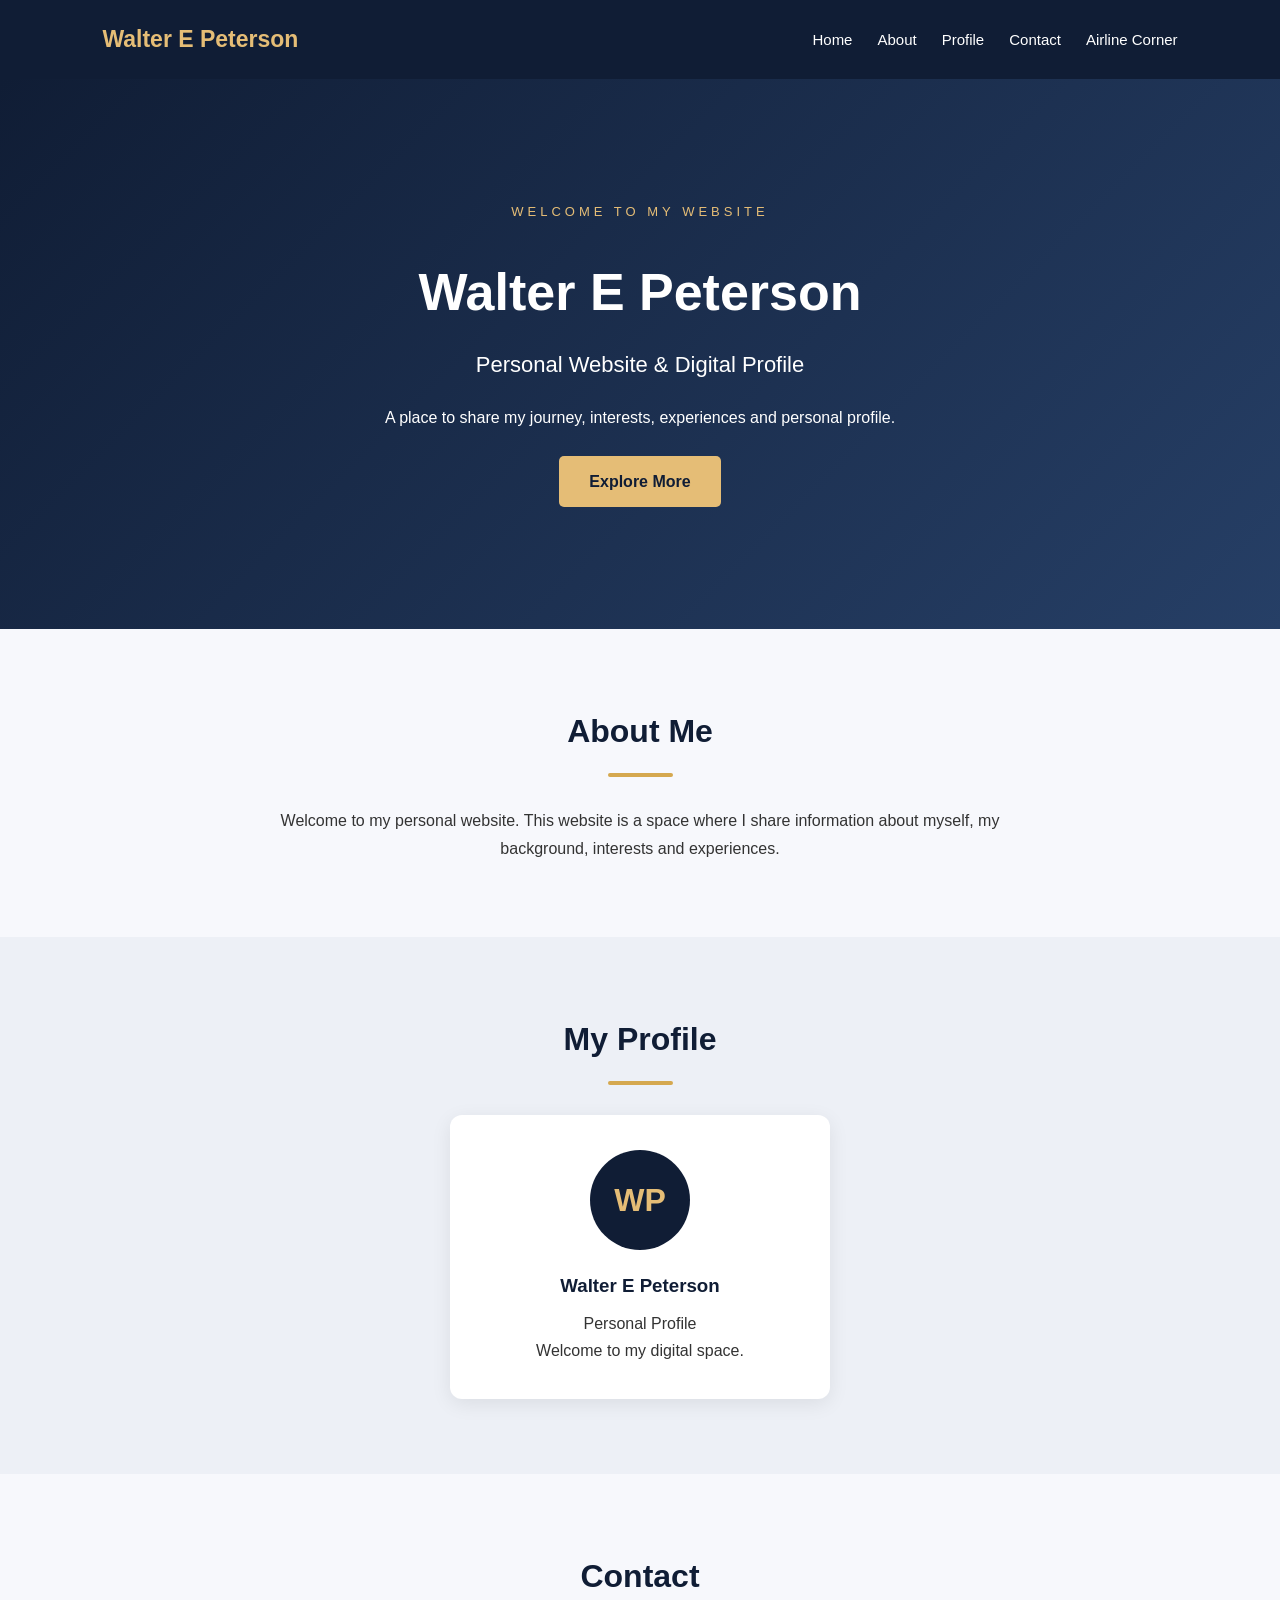
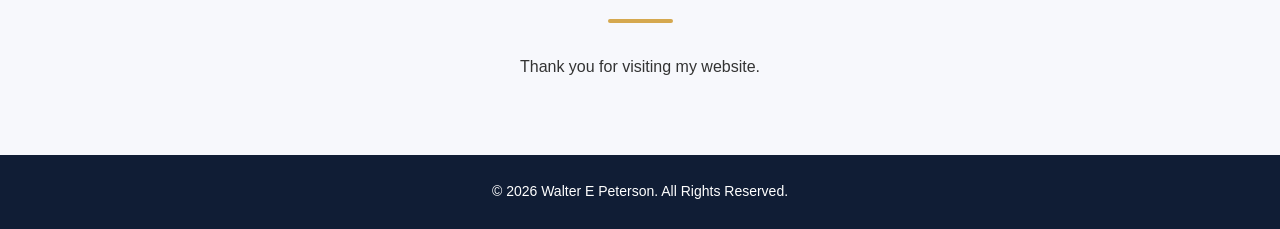
==== commit aad04e9d: "Update index.html" ====
--- a/index.html
+++ b/index.html
@@ -19,6 +19,7 @@
                 <li><a href="#about">About</a></li>
                 <li><a href="#profile">Profile</a></li>
                 <li><a href="#contact">Contact</a></li>
+                <li><a href="airline-corner.html">Airline Corner</a></li>
             </ul>
         </nav>
     </header>
--- a/style.css
+++ b/style.css
@@ -1,390 +1,185 @@
 
-:root {
-  --navy: #101e36;
-  --blue: #174a78;
-  --gold: #e5b65d;
-  --light: #f4f7fb;
-  --white: #ffffff;
-  --text: #26354a;
-  --muted: #718096;
-  --green: #168b68;
-  --border: #e3e9f0;
+* {
+    margin: 0;
+    padding: 0;
+    box-sizing: border-box;
+    scroll-behavior: smooth;
 }
 
-* { box-sizing: border-box; margin: 0; padding: 0; }
-
-html { scroll-behavior: smooth; scroll-padding-top: 85px; }
-
 body {
-  font-family: Arial, Helvetica, sans-serif;
-  color: var(--text);
-  background: var(--light);
-  line-height: 1.65;
+    font-family: Arial, sans-serif;
+    color: #333;
+    background: #f7f8fc;
+    line-height: 1.7;
 }
 
-a { text-decoration: none; }
-button { cursor: pointer; font: inherit; }
-
-.container { width: min(1160px, 90%); margin: auto; }
-
-.topbar {
-  min-height: 75px;
-  padding: 12px 5%;
-  background: var(--navy);
-  color: white;
-  display: flex;
-  align-items: center;
-  justify-content: space-between;
-  gap: 20px;
-  position: sticky;
-  top: 0;
-  z-index: 100;
-  box-shadow: 0 3px 15px #0002;
+.navbar {
+    background: #101d35;
+    color: white;
+    display: flex;
+    justify-content: space-between;
+    align-items: center;
+    padding: 20px 8%;
+    flex-wrap: wrap;
 }
 
-.brand {
-  color: var(--gold);
-  display: flex;
-  align-items: center;
-  gap: 10px;
-  font-size: 20px;
-  font-weight: 800;
-  letter-spacing: 1px;
+.logo {
+    font-size: 23px;
+    font-weight: bold;
+    color: #e5bd76;
 }
 
-.brand-icon { font-size: 29px; }
-.brand small {
-  display: block;
-  color: white;
-  font-size: 9px;
-  letter-spacing: 2px;
+.navbar ul {
+    display: flex;
+    list-style: none;
+    gap: 25px;
 }
 
-nav { display: flex; flex-wrap: wrap; gap: 22px; }
-nav a { color: white; font-size: 13px; }
-nav a:hover { color: var(--gold); }
+.navbar a {
+    color: white;
+    text-decoration: none;
+    font-size: 15px;
+}
 
-.menu-toggle {
-  display: none;
-  background: none;
-  border: 0;
-  color: white;
-  font-size: 25px;
+.navbar a:hover {
+    color: #e5bd76;
 }
 
 .hero {
-  min-height: 500px;
-  background: linear-gradient(120deg, #0d1b32, #1b4975);
-  color: white;
-  padding: 85px 9%;
-  position: relative;
-  overflow: hidden;
-  display: flex;
-  align-items: center;
+    min-height: 550px;
+    background: linear-gradient(135deg, #101d35, #263f66);
+    display: flex;
+    align-items: center;
+    justify-content: center;
+    text-align: center;
+    color: white;
+    padding: 70px 20px;
 }
 
-.hero-content { max-width: 750px; position: relative; z-index: 2; }
-
-.eyebrow {
-  color: var(--gold);
-  font-size: 11px;
-  font-weight: bold;
-  letter-spacing: 2px;
-  display: inline-block;
-  margin-bottom: 12px;
+.hero-content {
+    max-width: 750px;
 }
 
-.hero h1 { font-size: clamp(36px, 5.5vw, 65px); line-height: 1.15; }
-.hero h1 span { color: var(--gold); }
-.hero-content > p { max-width: 620px; margin: 23px 0; color: #dce7f5; }
+.welcome {
+    color: #e5bd76;
+    letter-spacing: 4px;
+    font-size: 13px;
+    margin-bottom: 20px;
+}
 
-.hero-buttons { display: flex; flex-wrap: wrap; gap: 14px; }
+.hero h1 {
+    font-size: 52px;
+    margin-bottom: 10px;
+}
+
+.hero h2 {
+    font-size: 22px;
+    font-weight: normal;
+    margin-bottom: 20px;
+}
+
+.hero p {
+    margin-bottom: 25px;
+}
 
 .btn {
-  display: inline-flex;
-  align-items: center;
-  justify-content: center;
-  border: 0;
-  padding: 12px 23px;
-  border-radius: 6px;
-  font-size: 13px;
-  font-weight: bold;
-  transition: .2s;
+    display: inline-block;
+    background: #e5bd76;
+    color: #101d35;
+    padding: 12px 30px;
+    border-radius: 5px;
+    text-decoration: none;
+    font-weight: bold;
 }
 
-.btn:hover { transform: translateY(-2px); }
-.primary { background: var(--gold); color: var(--navy); }
-.outline { border: 1px solid white; color: white; background: transparent; }
-.secondary { background: #eaf0f7; color: var(--navy); }
-
-.hero-note {
-  margin-top: 45px;
-  font-size: 11px;
-  letter-spacing: 3px;
-  color: #c4d4e8;
+.btn:hover {
+    background: white;
 }
 
-.hero-plane {
-  position: absolute;
-  right: 9%;
-  top: 24%;
-  font-size: clamp(100px, 19vw, 240px);
-  color: #ffffff12;
-  transform: rotate(-12deg);
+.section {
+    padding: 75px 10%;
+    text-align: center;
 }
 
-.stats {
-  display: grid;
-  grid-template-columns: repeat(4, 1fr);
-  gap: 15px;
-  margin-top: -35px;
-  position: relative;
-  z-index: 3;
+.section h2 {
+    font-size: 32px;
+    color: #101d35;
 }
 
-.stat {
-  background: white;
-  border-radius: 10px;
-  padding: 20px 10px;
-  text-align: center;
-  box-shadow: 0 5px 20px #172c4510;
+.underline {
+    width: 65px;
+    height: 4px;
+    background: #d5a84f;
+    margin: 15px auto 30px;
+    border-radius: 5px;
 }
 
-.stat strong { display: block; font-size: 29px; color: var(--blue); }
-.stat span { font-size: 12px; color: var(--muted); }
-
-.section { padding-top: 85px; padding-bottom: 85px; }
-
-.section-heading {
-  display: flex;
-  align-items: center;
-  justify-content: space-between;
-  gap: 15px;
-  margin-bottom: 30px;
+.section > p {
+    max-width: 750px;
+    margin: auto;
 }
 
-.section-heading h2 { font-size: clamp(25px, 4vw, 34px); color: var(--navy); }
-
-.tag {
-  color: var(--blue);
-  background: #e5eef8;
-  border-radius: 30px;
-  padding: 7px 13px;
-  font-size: 10px;
-  font-weight: bold;
+.profile-section {
+    background: #edf0f6;
 }
 
-.course-grid {
-  display: grid;
-  grid-template-columns: repeat(3, 1fr);
-  gap: 20px;
+.profile-card {
+    max-width: 380px;
+    margin: 30px auto 0;
+    background: white;
+    padding: 35px;
+    border-radius: 12px;
+    box-shadow: 0 5px 20px rgba(0,0,0,0.08);
 }
 
-.course-card {
-  background: white;
-  border: 1px solid var(--border);
-  border-radius: 12px;
-  padding: 23px;
-  transition: .2s;
+.profile-icon {
+    width: 100px;
+    height: 100px;
+    border-radius: 50%;
+    background: #101d35;
+    color: #e5bd76;
+    display: flex;
+    justify-content: center;
+    align-items: center;
+    font-size: 32px;
+    font-weight: bold;
+    margin: 0 auto 20px;
 }
 
-.course-card:hover { transform: translateY(-4px); box-shadow: 0 10px 25px #0000000c; }
-
-.course-icon {
-  width: 49px;
-  height: 49px;
-  display: grid;
-  place-items: center;
-  background: #edf3fa;
-  border-radius: 10px;
-  font-size: 23px;
-  margin-bottom: 16px;
+.profile-card h3 {
+    color: #101d35;
+    margin-bottom: 8px;
 }
 
-.course-card h3 { font-size: 17px; color: var(--navy); }
-.course-card p { color: var(--muted); font-size: 12px; margin: 9px 0 17px; }
-.course-meta { display: flex; justify-content: space-between; align-items: center; gap: 5px; }
-.course-meta span { font-size: 10px; color: var(--muted); }
-.course-meta button { border: 0; background: var(--navy); color: white; padding: 8px 12px; border-radius: 5px; font-size: 11px; }
-.completed-label { color: var(--green) !important; font-weight: bold; }
-
-.video-section { background: #eaf0f7; }
-.muted { color: var(--muted); margin-top: -20px; margin-bottom: 25px; }
-
-.video-grid { display: grid; grid-template-columns: repeat(3, 1fr); gap: 20px; }
-
-.video-card {
-  background: white;
-  border-radius: 12px;
-  overflow: hidden;
-  box-shadow: 0 4px 15px #00000008;
+footer {
+    background: #101d35;
+    color: white;
+    text-align: center;
+    padding: 25px;
+    font-size: 14px;
 }
 
-.video-art {
-  min-height: 135px;
-  display: grid;
-  place-items: center;
-  font-size: 48px;
-  color: white;
-  background: linear-gradient(135deg, #123253, #3375a5);
+@media (max-width: 650px) {
+    .navbar {
+        justify-content: center;
+        gap: 15px;
+    }
+
+    .navbar ul {
+        justify-content: center;
+        flex-wrap: wrap;
+        gap: 15px;
+    }
+
+    .hero h1 {
+        font-size: 36px;
+    }
+
+    .hero h2 {
+        font-size: 18px;
+    }
+
+    .section {
+        padding: 55px 7%;
+    }
 }
-
-.video-card:nth-child(2) .video-art { background: linear-gradient(135deg, #624a6e, #ad7b99); }
-.video-card:nth-child(3) .video-art { background: linear-gradient(135deg, #27675c, #5a9a82); }
-
-.video-info { padding: 18px; }
-.video-info h3 { font-size: 16px; color: var(--navy); }
-.video-info p { color: var(--muted); font-size: 12px; margin: 7px 0 13px; }
-.video-info a { color: var(--blue); font-size: 12px; font-weight: bold; }
-
-.notice { color: var(--muted); font-size: 11px; margin-top: 22px; }
-
-.quiz-panel {
-  background: white;
-  border-radius: 14px;
-  border: 1px solid var(--border);
-  padding: 30px;
-  box-shadow: 0 5px 25px #00000008;
-}
-
-.quiz-top { display: flex; justify-content: space-between; gap: 10px; align-items: center; }
-.quiz-top h3 { color: var(--navy); font-size: 21px; }
-.score-pill { background: #fff4dc; color: #9c6b16; border-radius: 20px; padding: 7px 12px; font-size: 11px; font-weight: bold; }
-
-.quiz-progress, .progress-track { height: 7px; background: #e9eef4; border-radius: 20px; overflow: hidden; margin: 22px 0; }
-.quiz-progress div, .progress-track div { height: 100%; width: 0; background: var(--green); transition: .3s; }
-
-.quiz-categories { display: flex; flex-wrap: wrap; gap: 8px; margin: 20px 0; }
-
-.category-btn {
-  padding: 8px 15px;
-  border-radius: 30px;
-  border: 1px solid var(--border);
-  background: white;
-  color: var(--text);
-  font-size: 12px;
-}
-
-.category-btn.active { background: var(--navy); color: white; }
-
-.question { margin: 25px 0 18px; font-size: 18px; font-weight: bold; color: var(--navy); }
-
-.answer-option {
-  width: 100%;
-  padding: 13px 15px;
-  margin: 7px 0;
-  text-align: left;
-  background: #f7f9fc;
-  border: 1px solid var(--border);
-  border-radius: 7px;
-  color: var(--text);
-}
-
-.answer-option:hover:not(:disabled) { border-color: var(--blue); }
-.answer-option.correct { border-color: var(--green); background: #e7f7f0; }
-.answer-option.wrong { border-color: #c94c4c; background: #fff0f0; }
-
-.feedback { padding: 13px; border-radius: 7px; margin: 15px 0; font-size: 13px; background: #f0f4fa; }
-
-.practice-section { background: #101e36; color: white; }
-.practice-section .section-heading h2 { color: white; }
-.practice-section .muted { color: #b6c6d9; }
-
-.lab-tabs { display: flex; gap: 10px; margin-bottom: 15px; flex-wrap: wrap; }
-.lab-tab { border: 1px solid #64758d; background: transparent; color: white; padding: 9px 16px; border-radius: 5px; font-size: 12px; }
-.lab-tab.active { background: var(--gold); color: var(--navy); border-color: var(--gold); }
-
-.terminal { background: #091321; border: 1px solid #31435b; border-radius: 10px; overflow: hidden; }
-
-.terminal-head {
-  display: flex;
-  justify-content: space-between;
-  padding: 12px 17px;
-  color: #a9c0d7;
-  background: #172941;
-  font-size: 10px;
-  letter-spacing: 1px;
-}
-
-.terminal-body { padding: 23px; font-family: Consolas, monospace; color: #c7f1d6; font-size: 13px; min-height: 190px; }
-#terminalIntro { line-height: 2; margin-bottom: 10px; }
-#terminalOutput { white-space: pre-wrap; line-height: 1.8; }
-
-.terminal-input { display: flex; align-items: center; gap: 10px; border-top: 1px solid #304158; margin-top: 20px; padding-top: 16px; }
-.terminal-input span { color: var(--gold); white-space: nowrap; }
-.terminal-input input { flex: 1; min-width: 0; padding: 9px; background: #172941; border: 1px solid #52677f; color: white; outline: none; border-radius: 4px; }
-.terminal-input button { padding: 9px 14px; border: 0; background: var(--gold); color: var(--navy); font-weight: bold; border-radius: 4px; }
-
-.lab-help { margin-top: 25px; }
-.lab-help h3 { font-size: 15px; margin-bottom: 12px; }
-#commandExamples { display: flex; flex-wrap: wrap; gap: 8px; }
-.example-command { padding: 7px 11px; background: #243b57; color: #e6d4aa; border: 1px solid #52677f; border-radius: 5px; font: 11px Consolas, monospace; }
-
-.progress-card { display: flex; gap: 40px; align-items: center; padding: 30px; background: white; border: 1px solid var(--border); border-radius: 12px; }
-
-.progress-circle {
-  width: 160px;
-  height: 160px;
-  flex-shrink: 0;
-  border-radius: 50%;
-  background: conic-gradient(var(--green) 0deg, #e9eef4 0deg);
-  display: grid;
-  place-items: center;
-  position: relative;
-}
-
-.progress-circle::before { content: ""; position: absolute; width: 125px; height: 125px; border-radius: 50%; background: white; }
-.progress-circle span { z-index: 1; font-size: 28px; font-weight: bold; color: var(--navy); }
-
-.progress-details { flex: 1; }
-.progress-details h3 { color: var(--navy); font-size: 22px; }
-.progress-details p { color: var(--muted); font-size: 13px; margin-top: 7px; }
-.achievement-list { display: flex; gap: 12px; flex-wrap: wrap; margin-top: 20px; }
-.achievement { background: white; border: 1px solid var(--border); padding: 12px 16px; border-radius: 7px; font-size: 12px; }
-.achievement.locked { opacity: .4; }
-
-.certificate-section { background: #eaf0f7; text-align: center; }
-.certificate { padding-top: 10px; padding-bottom: 10px; }
-.certificate h2 { color: var(--navy); font-size: 32px; margin: 8px 0; }
-.certificate p { color: var(--muted); margin-bottom: 20px; }
-
-footer { text-align: center; background: var(--navy); color: #c3d0df; padding: 35px 15px; font-size: 11px; }
-.footer-brand { justify-content: center; margin-bottom: 13px; }
-footer p { margin: 5px; }
-
-.modal { display: none; position: fixed; inset: 0; background: #08172bba; z-index: 200; padding: 20px; overflow-y: auto; }
-.modal.open { display: flex; justify-content: center; align-items: flex-start; }
-.modal-card { background: white; width: min(720px, 100%); margin: 30px auto; padding: 35px; border-radius: 12px; position: relative; }
-.modal-card h2 { color: var(--navy); margin-bottom: 18px; }
-.modal-close { position: absolute; right: 18px; top: 12px; font-size: 28px; background: none; border: 0; color: var(--muted); }
-.modal-card p { margin: 12px 0; font-size: 14px; }
-.modal-card h3 { margin-top: 20px; color: var(--blue); }
-.modal-card ul { margin: 10px 0 10px 22px; font-size: 14px; }
-.lesson-actions { display: flex; flex-wrap: wrap; gap: 10px; margin-top: 25px; }
-
-@media(max-width:850px) {
-  .topbar { flex-wrap: wrap; }
-  .menu-toggle { display: block; }
-  nav { display: none; width: 100%; flex-direction: column; gap: 0; }
-  nav.open { display: flex; }
-  nav a { padding: 10px; border-top: 1px solid #ffffff18; }
-  .course-grid, .video-grid { grid-template-columns: repeat(2, 1fr); }
-}
-
-@media(max-width:600px) {
-  .hero { min-height: 440px; padding: 65px 6%; }
-  .hero-plane { right: 0; top: 45%; font-size: 120px; }
-  .stats { grid-template-columns: repeat(2, 1fr); }
-  .course-grid, .video-grid { grid-template-columns: 1fr; }
-  .section { padding-top: 60px; padding-bottom: 60px; }
-  .section-heading { align-items: flex-start; flex-direction: column; }
-  .progress-card { flex-direction: column; text-align: center; padding: 25px 17px; }
-  .progress-circle { width: 140px; height: 140px; }
-  .progress-circle::before { width: 110px; height: 110px; }
-  .quiz-panel { padding: 18px; }
-  .terminal-body { padding: 14px; font-size: 11px; }
-  .terminal-input { flex-wrap: wrap; }
-  .terminal-input input { width: 100%; }
-  .certificate h2 { font-size: 25px; }
-  .modal-card { padding: 25px 18px; }
-}
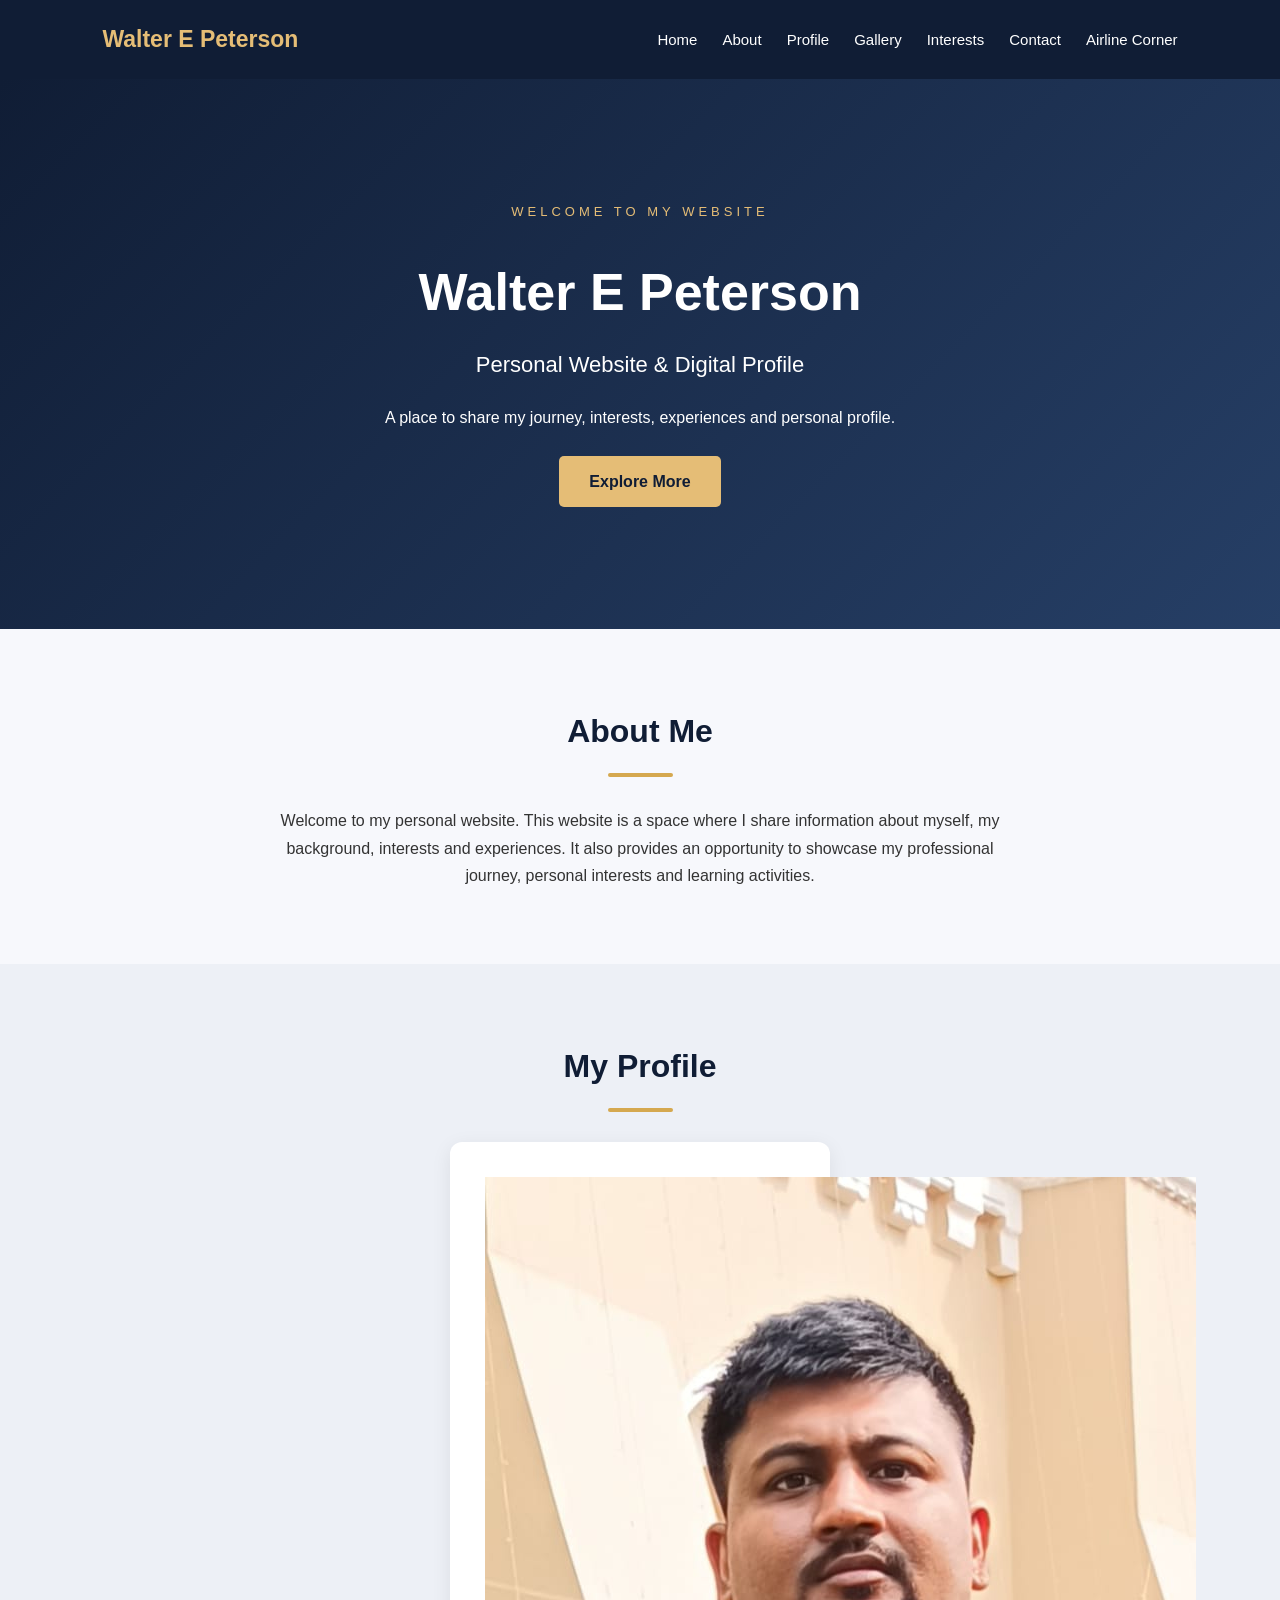
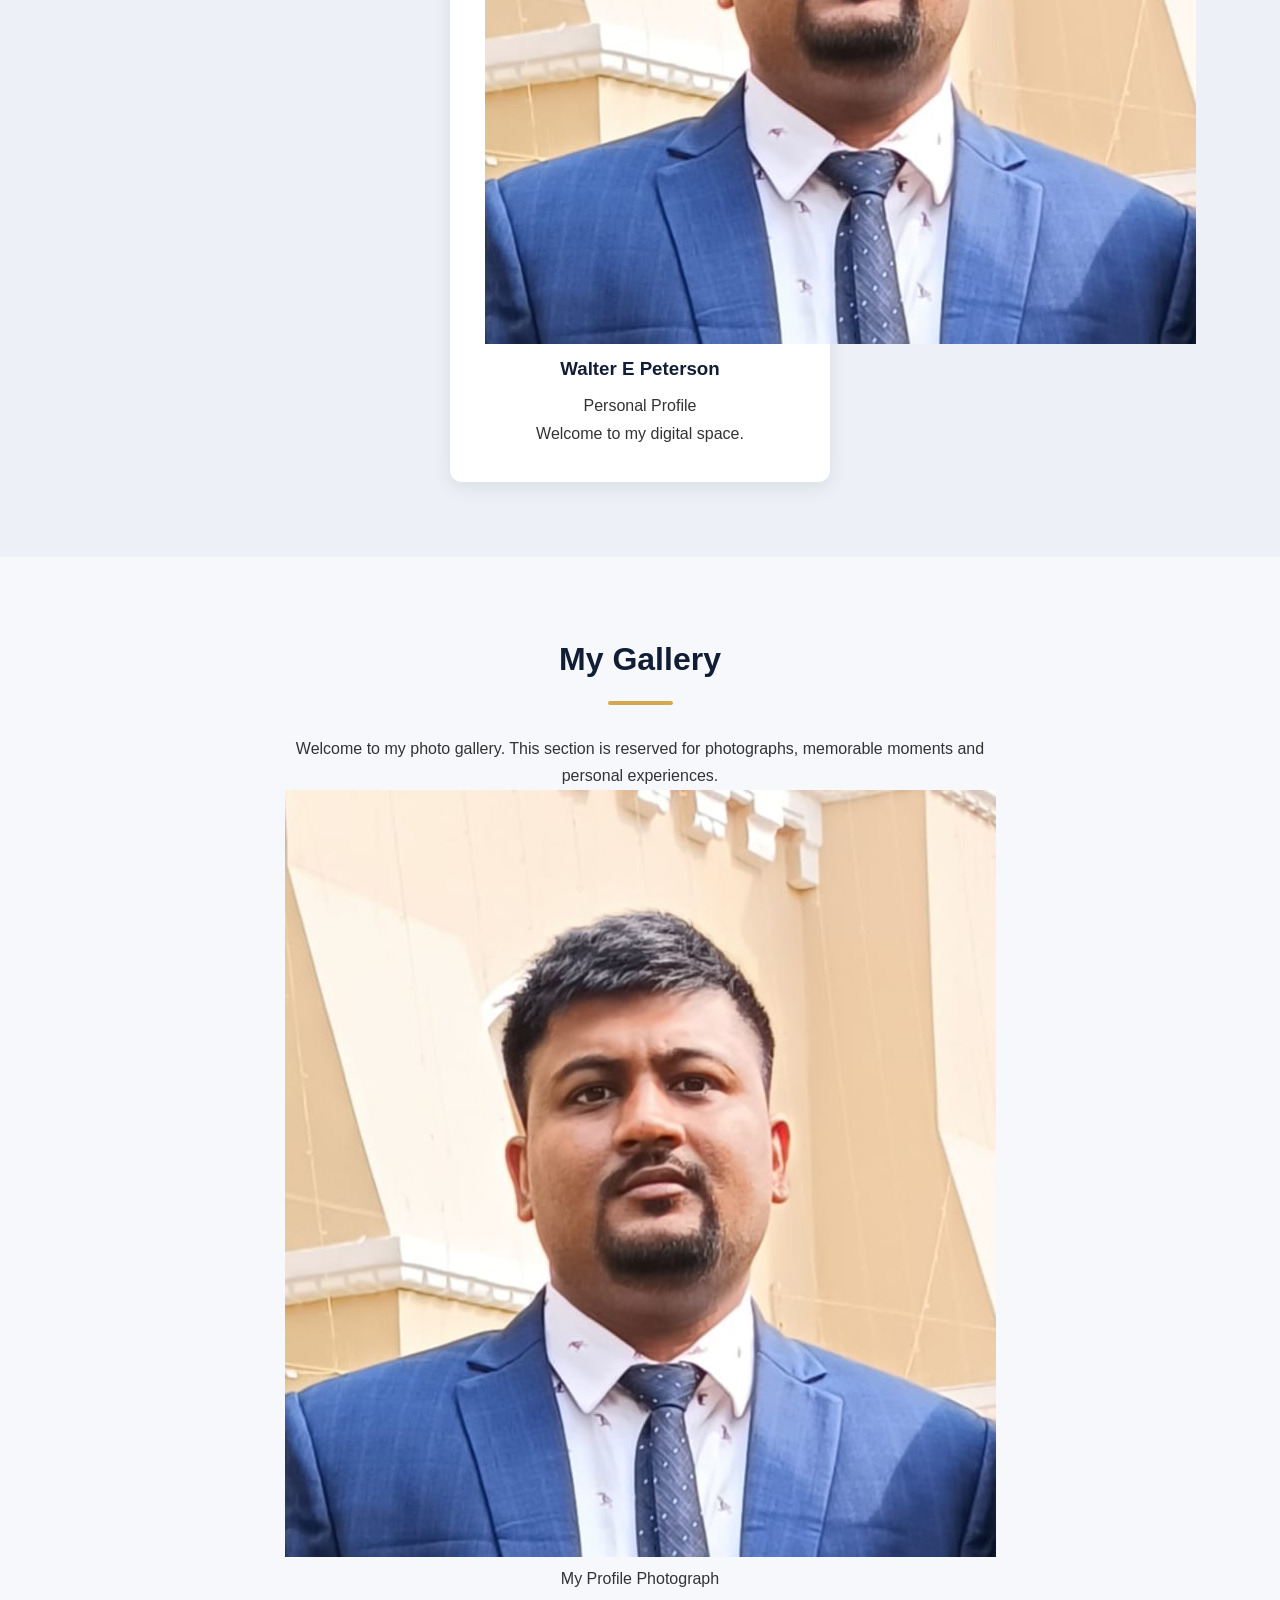
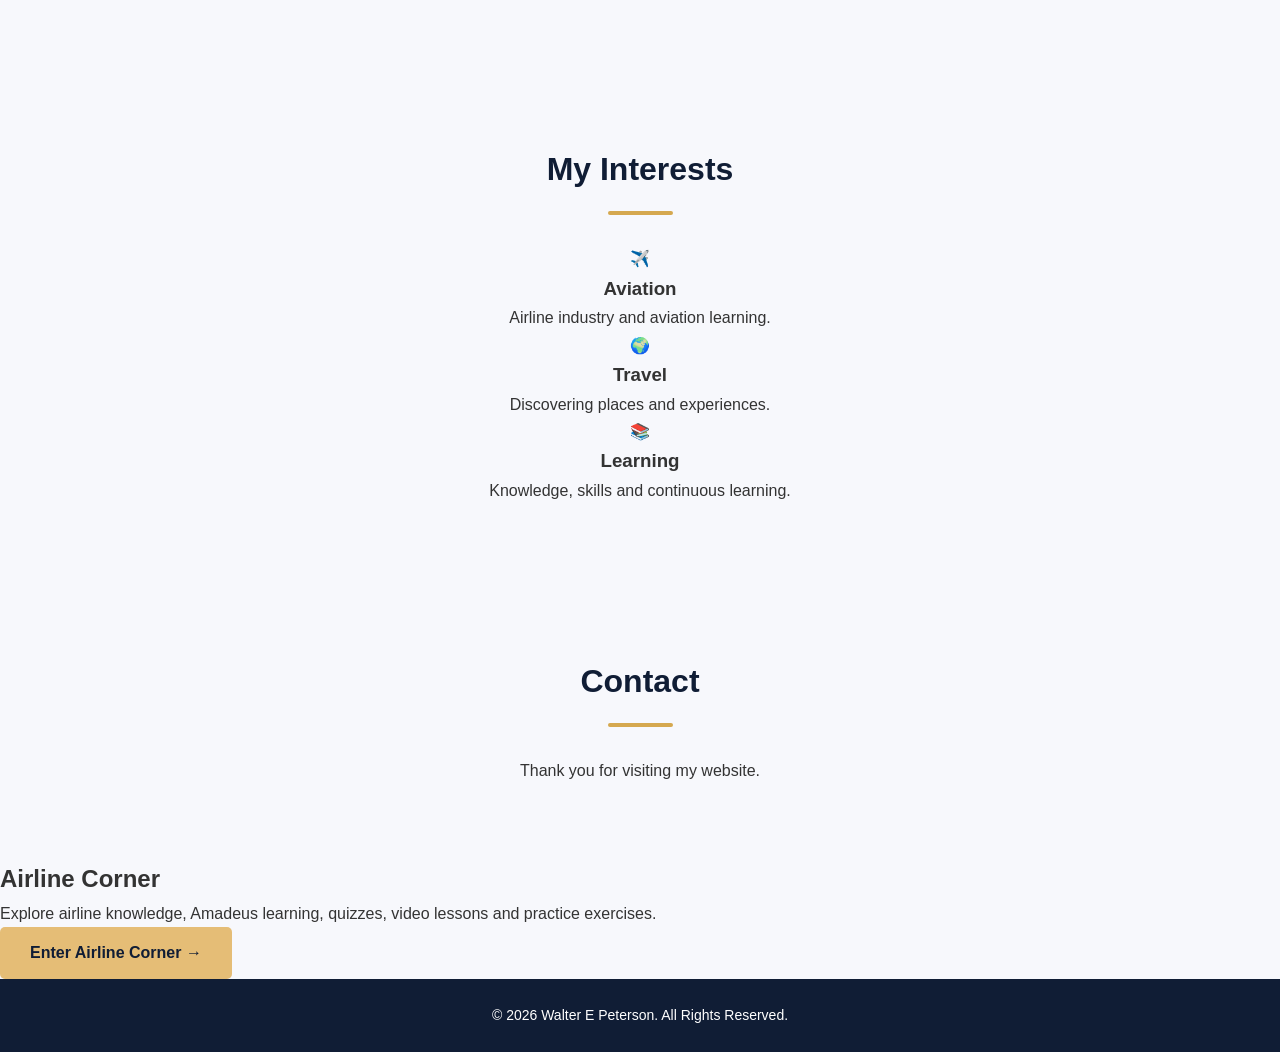
==== commit 8f787c6a: "Update index.html" ====
--- a/index.html
+++ b/index.html
@@ -11,63 +11,121 @@
 
 <body>
 
-    <header>
-        <nav class="navbar">
-            <div class="logo">Walter E Peterson</div>
-            <ul>
-                <li><a href="#home">Home</a></li>
-                <li><a href="#about">About</a></li>
-                <li><a href="#profile">Profile</a></li>
-                <li><a href="#contact">Contact</a></li>
-                <li><a href="airline-corner.html">Airline Corner</a></li>
-            </ul>
-        </nav>
-    </header>
+<header>
+    <nav class="navbar">
+        <div class="logo">Walter E Peterson</div>
+        <ul>
+            <li><a href="#home">Home</a></li>
+            <li><a href="#about">About</a></li>
+            <li><a href="#profile">Profile</a></li>
+            <li><a href="#gallery">Gallery</a></li>
+            <li><a href="#interests">Interests</a></li>
+            <li><a href="#contact">Contact</a></li>
+            <li><a href="airline-corner.html">Airline Corner</a></li>
+        </ul>
+    </nav>
+</header>
 
-    <section id="home" class="hero">
-        <div class="hero-content">
-            <p class="welcome">WELCOME TO MY WEBSITE</p>
-            <h1>Walter E Peterson</h1>
-            <h2>Personal Website & Digital Profile</h2>
-            <p>
-                A place to share my journey, interests,
-                experiences and personal profile.
-            </p>
-            <a href="#about" class="btn">Explore More</a>
+<section id="home" class="hero">
+    <div class="hero-content">
+        <p class="welcome">WELCOME TO MY WEBSITE</p>
+        <h1>Walter E Peterson</h1>
+        <h2>Personal Website & Digital Profile</h2>
+        <p>
+            A place to share my journey, interests,
+            experiences and personal profile.
+        </p>
+        <a href="#about" class="btn">Explore More</a>
+    </div>
+</section>
+
+<section id="about" class="section">
+    <h2>About Me</h2>
+    <div class="underline"></div>
+    <p>
+        Welcome to my personal website.
+
+        This website is a space where I share information
+        about myself, my background, interests and experiences.
+
+        It also provides an opportunity to showcase my professional
+        journey, personal interests and learning activities.
+    </p>
+</section>
+
+<section id="profile" class="section profile-section">
+    <h2>My Profile</h2>
+    <div class="underline"></div>
+
+    <div class="profile-card">
+        <img src="walter.png.jpg" alt="Walter E Peterson" class="profile-photo">
+        <h3>Walter E Peterson</h3>
+        <p>Personal Profile</p>
+        <p>Welcome to my digital space.</p>
+    </div>
+</section>
+
+<section id="gallery" class="section">
+    <h2>My Gallery</h2>
+    <div class="underline"></div>
+
+    <p>
+        Welcome to my photo gallery.
+        This section is reserved for photographs,
+        memorable moments and personal experiences.
+    </p>
+
+    <div class="gallery-grid">
+        <div class="gallery-card">
+            <img src="walter.png.jpg" alt="Walter E Peterson">
+            <p>My Profile Photograph</p>
         </div>
-    </section>
+    </div>
+</section>
 
-    <section id="about" class="section">
-        <h2>About Me</h2>
-        <div class="underline"></div>
-        <p>
-            Welcome to my personal website.
-            This website is a space where I share information
-            about myself, my background, interests and experiences.
-        </p>
-    </section>
+<section id="interests" class="section interests-section">
+    <h2>My Interests</h2>
+    <div class="underline"></div>
 
-    <section id="profile" class="section profile-section">
-        <h2>My Profile</h2>
-        <div class="underline"></div>
+    <div class="interest-grid">
+        <div class="interest-card">
+            <span>✈️</span>
+            <h3>Aviation</h3>
+            <p>Airline industry and aviation learning.</p>
+        </div>
 
-        <div class="profile-card">
-            <div class="profile-icon">WP</div>
-            <h3>Walter E Peterson</h3>
-            <p>Personal Profile</p>
-            <p>Welcome to my digital space.</p>
+        <div class="interest-card">
+            <span>🌍</span>
+            <h3>Travel</h3>
+            <p>Discovering places and experiences.</p>
         </div>
-    </section>
 
-    <section id="contact" class="section">
-        <h2>Contact</h2>
-        <div class="underline"></div>
-        <p>Thank you for visiting my website.</p>
-    </section>
+        <div class="interest-card">
+            <span>📚</span>
+            <h3>Learning</h3>
+            <p>Knowledge, skills and continuous learning.</p>
+        </div>
+    </div>
+</section>
 
-    <footer>
-        <p>© 2026 Walter E Peterson. All Rights Reserved.</p>
-    </footer>
+<section id="contact" class="section">
+    <h2>Contact</h2>
+    <div class="underline"></div>
+    <p>Thank you for visiting my website.</p>
+</section>
+
+<section class="airline-section">
+    <h2>Airline Corner</h2>
+    <p>
+        Explore airline knowledge, Amadeus learning,
+        quizzes, video lessons and practice exercises.
+    </p>
+    <a href="airline-corner.html" class="btn">Enter Airline Corner →</a>
+</section>
+
+<footer>
+    <p>© 2026 Walter E Peterson. All Rights Reserved.</p>
+</footer>
 
 </body>
 </html>
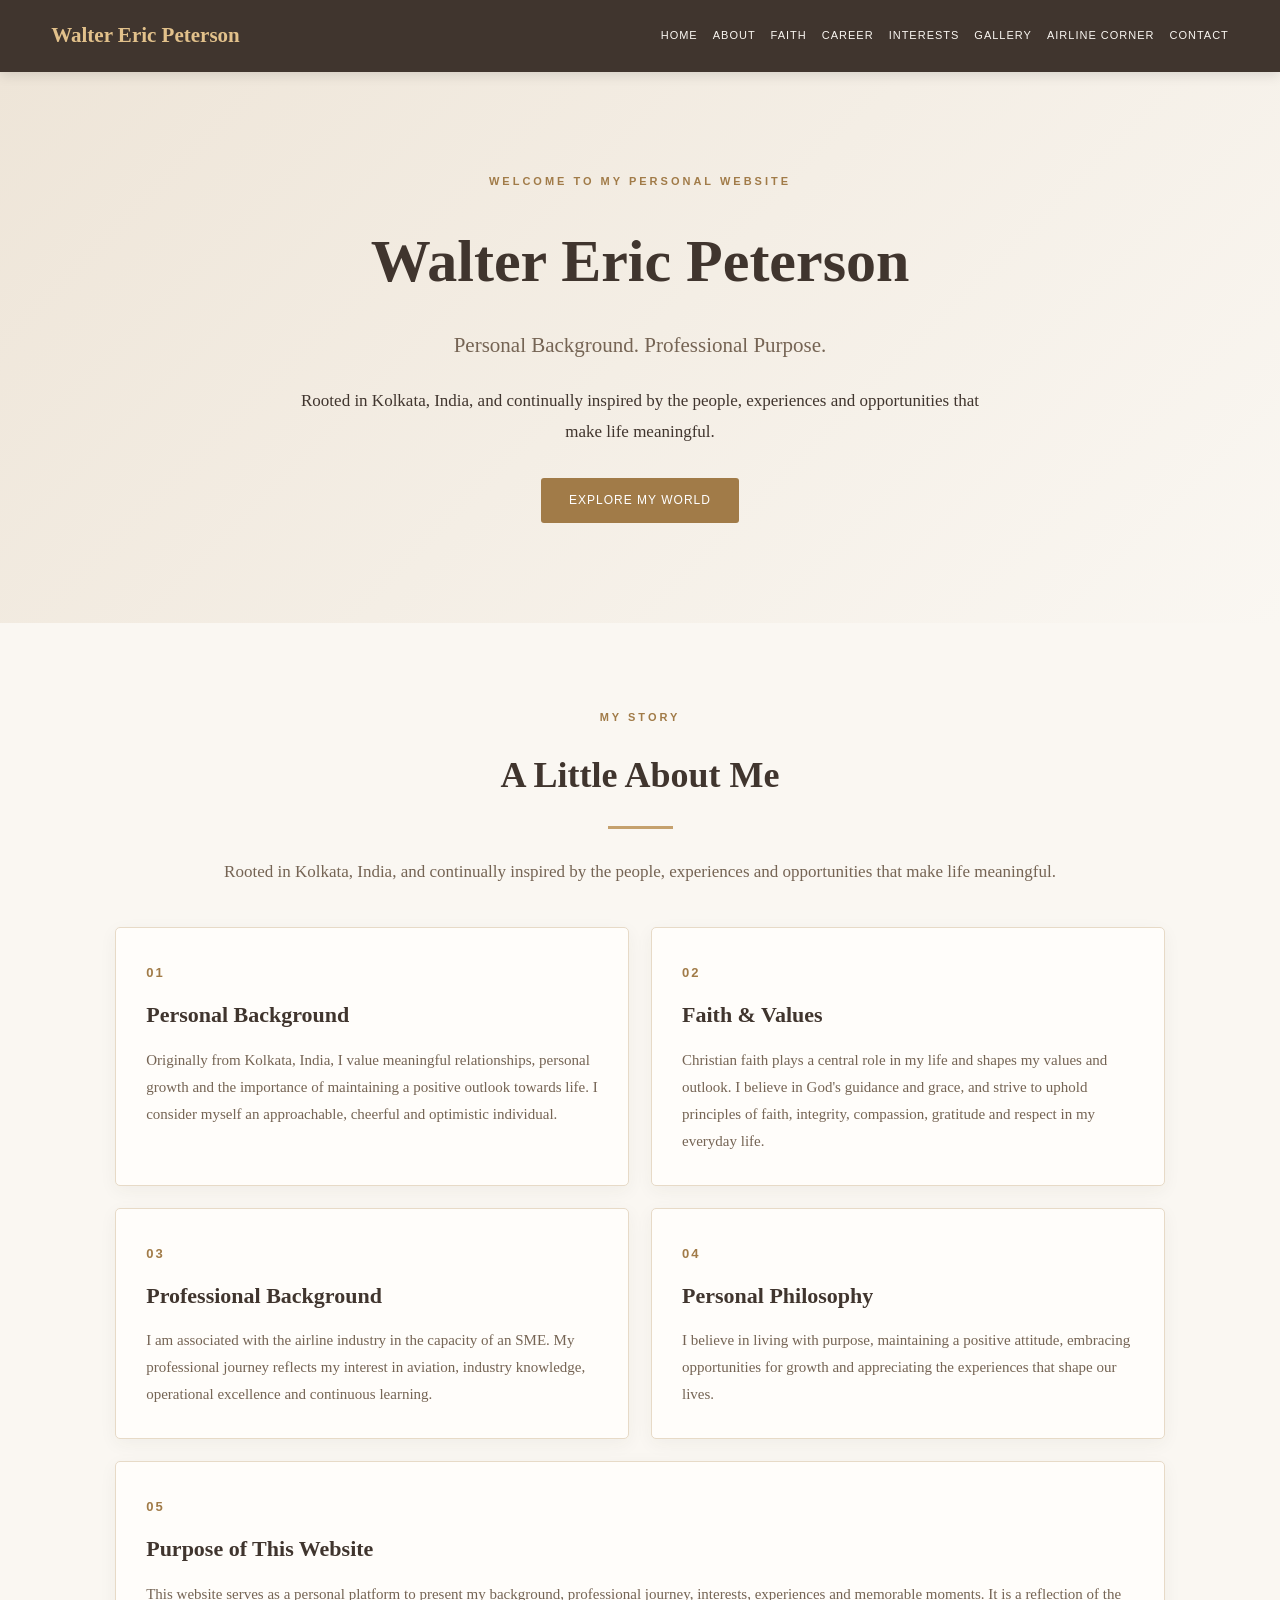
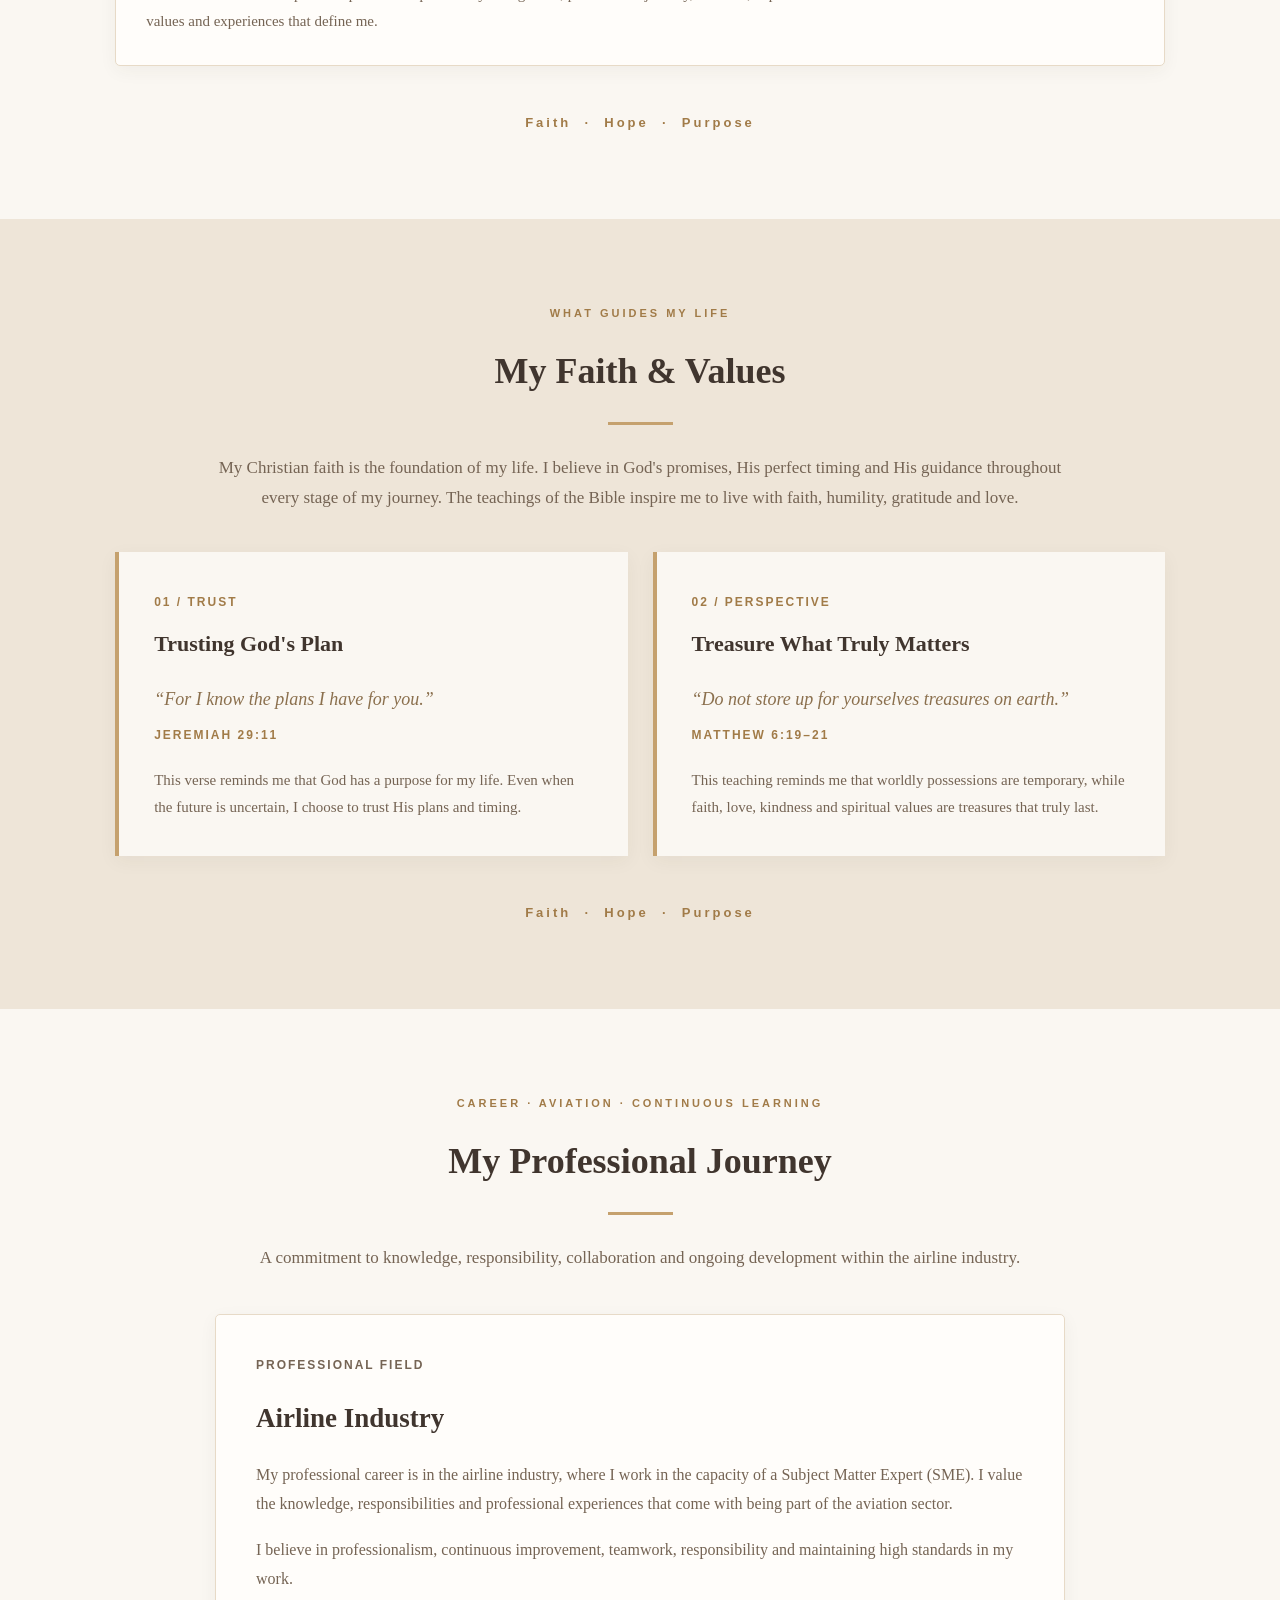
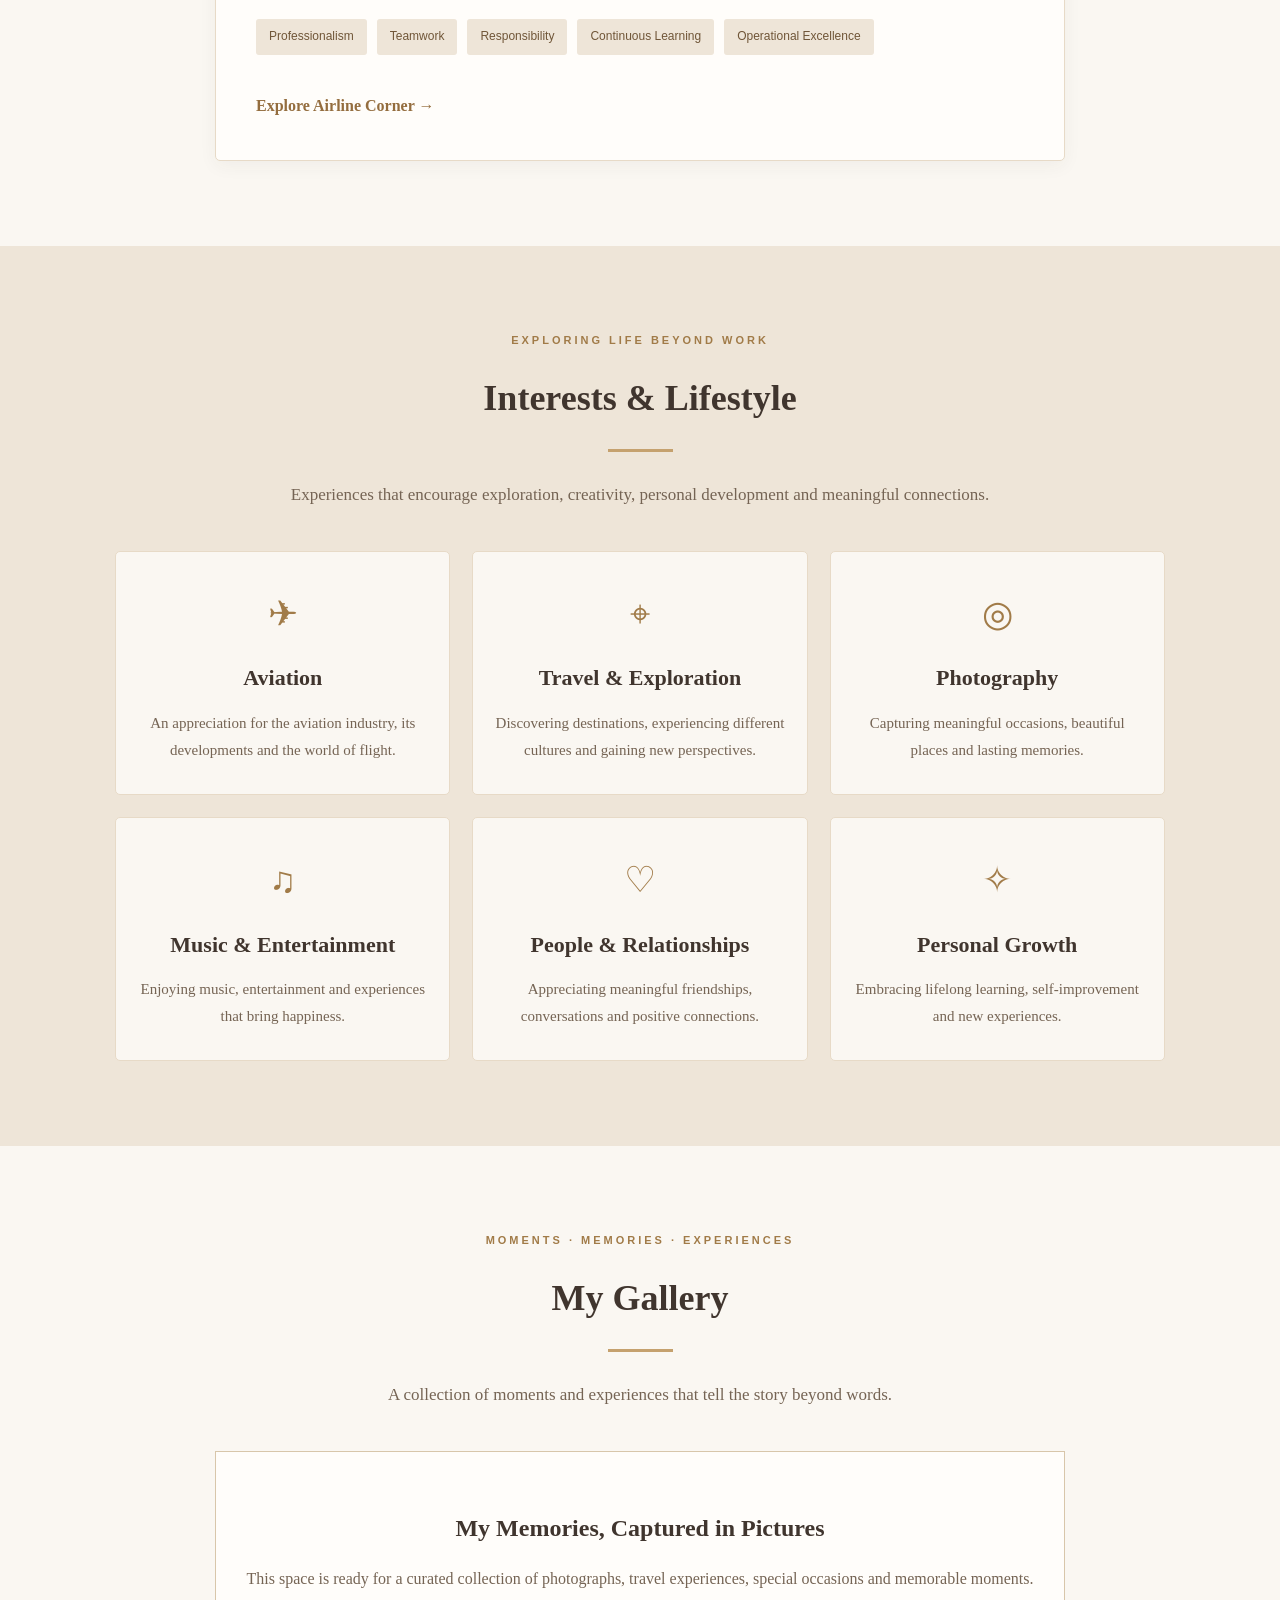
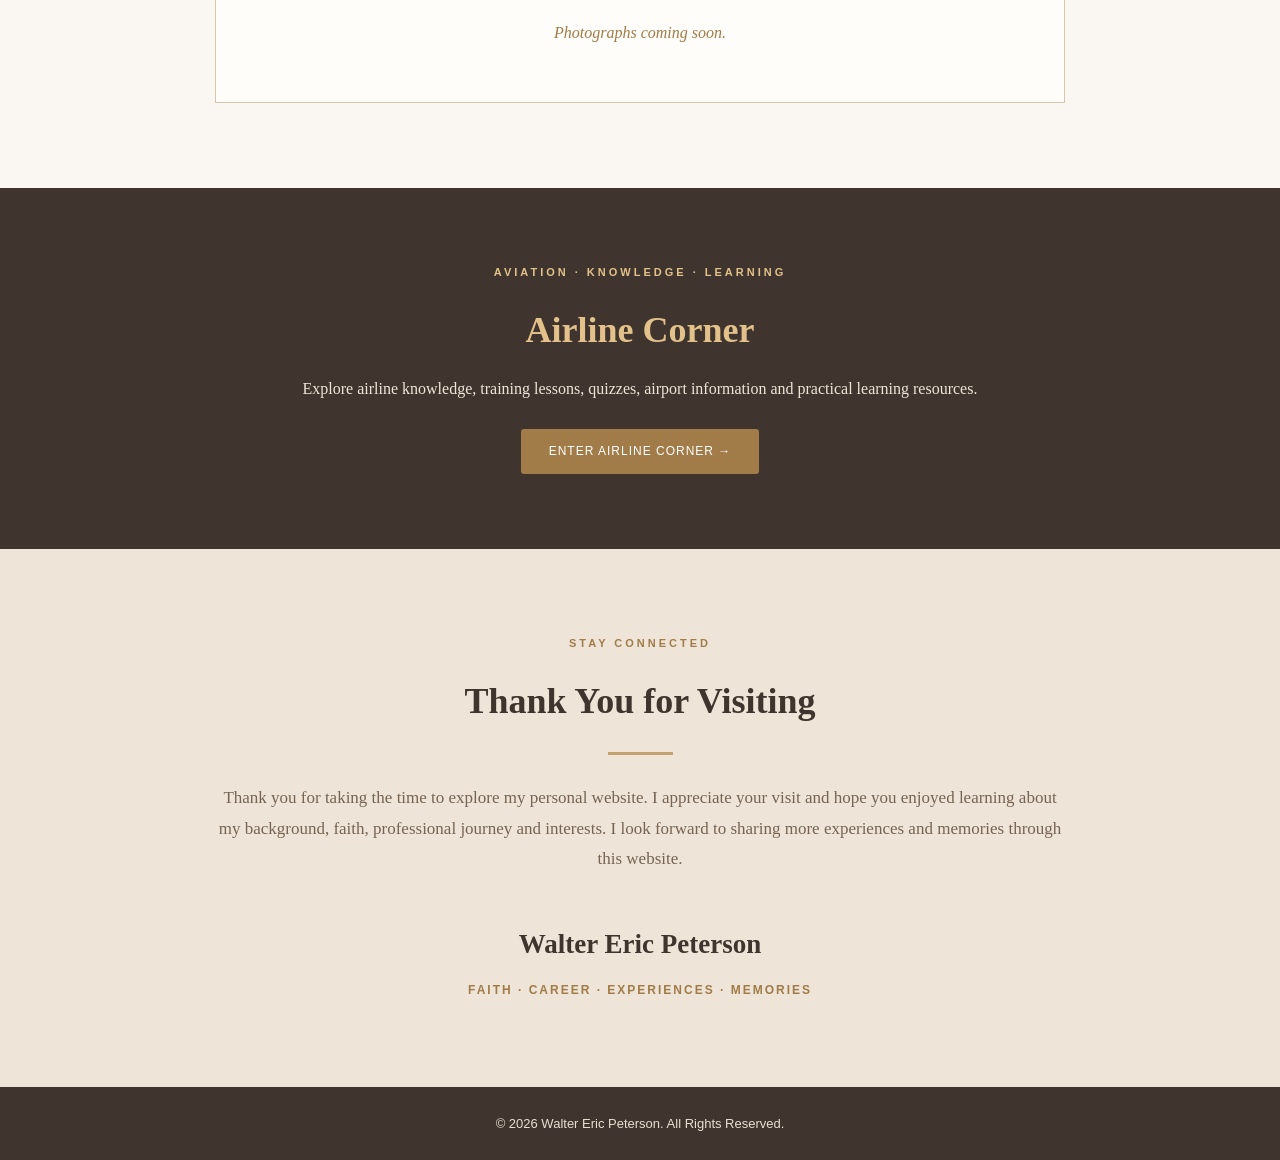
==== commit 985351aa: "Update index.html" ====
--- a/index.html
+++ b/index.html
@@ -4,127 +4,347 @@
 <head>
     <meta charset="UTF-8">
     <meta name="viewport" content="width=device-width, initial-scale=1.0">
-    <meta name="description" content="Official personal website of Walter E Peterson">
-    <title>Walter E Peterson | Personal Website</title>
+    <meta name="description" content="The personal website of Walter Eric Peterson, sharing his background, faith, professional journey and interests.">
+    <title>Walter Eric Peterson | Personal Website</title>
     <link rel="stylesheet" href="style.css">
 </head>
 
 <body>
 
-<header>
-    <nav class="navbar">
-        <div class="logo">Walter E Peterson</div>
-        <ul>
-            <li><a href="#home">Home</a></li>
-            <li><a href="#about">About</a></li>
-            <li><a href="#profile">Profile</a></li>
-            <li><a href="#gallery">Gallery</a></li>
-            <li><a href="#interests">Interests</a></li>
-            <li><a href="#contact">Contact</a></li>
-            <li><a href="airline-corner.html">Airline Corner</a></li>
-        </ul>
+<header class="site-header">
+    <div class="brand">Walter Eric Peterson</div>
+
+    <nav>
+        <a href="#home">HOME</a>
+        <a href="#about">ABOUT</a>
+        <a href="#faith">FAITH</a>
+        <a href="#career">CAREER</a>
+        <a href="#interests">INTERESTS</a>
+        <a href="#gallery">GALLERY</a>
+        <a href="airline-corner.html">AIRLINE CORNER</a>
+        <a href="#contact">CONTACT</a>
     </nav>
 </header>
 
-<section id="home" class="hero">
-    <div class="hero-content">
-        <p class="welcome">WELCOME TO MY WEBSITE</p>
-        <h1>Walter E Peterson</h1>
-        <h2>Personal Website & Digital Profile</h2>
+<main>
+
+    <!-- HOME -->
+    <section id="home" class="hero">
+        <p class="eyebrow">WELCOME TO MY PERSONAL WEBSITE</p>
+
+        <h1>Walter Eric Peterson</h1>
+
+        <p class="hero-subtitle">
+            Personal Background. Professional Purpose.
+        </p>
+
+        <p class="hero-story">
+            Rooted in Kolkata, India, and continually inspired by the
+            people, experiences and opportunities that make life meaningful.
+        </p>
+
+        <a class="gold-button" href="#about">EXPLORE MY WORLD</a>
+    </section>
+
+    <!-- ABOUT -->
+    <section id="about" class="content-section">
+        <p class="eyebrow">MY STORY</p>
+        <h2>A Little About Me</h2>
+        <div class="gold-line"></div>
+
+        <p class="section-intro">
+            Rooted in Kolkata, India, and continually inspired by the
+            people, experiences and opportunities that make life meaningful.
+        </p>
+
+        <div class="info-grid">
+
+            <article class="info-card">
+                <span class="card-number">01</span>
+                <h3>Personal Background</h3>
+                <p>
+                    Originally from Kolkata, India, I value meaningful
+                    relationships, personal growth and the importance
+                    of maintaining a positive outlook towards life.
+                    I consider myself an approachable, cheerful and
+                    optimistic individual.
+                </p>
+            </article>
+
+            <article class="info-card">
+                <span class="card-number">02</span>
+                <h3>Faith &amp; Values</h3>
+                <p>
+                    Christian faith plays a central role in my life
+                    and shapes my values and outlook. I believe in
+                    God's guidance and grace, and strive to uphold
+                    principles of faith, integrity, compassion,
+                    gratitude and respect in my everyday life.
+                </p>
+            </article>
+
+            <article class="info-card">
+                <span class="card-number">03</span>
+                <h3>Professional Background</h3>
+                <p>
+                    I am associated with the airline industry in the
+                    capacity of an SME. My professional journey
+                    reflects my interest in aviation, industry
+                    knowledge, operational excellence and
+                    continuous learning.
+                </p>
+            </article>
+
+            <article class="info-card">
+                <span class="card-number">04</span>
+                <h3>Personal Philosophy</h3>
+                <p>
+                    I believe in living with purpose, maintaining a
+                    positive attitude, embracing opportunities for
+                    growth and appreciating the experiences that
+                    shape our lives.
+                </p>
+            </article>
+
+            <article class="info-card full-card">
+                <span class="card-number">05</span>
+                <h3>Purpose of This Website</h3>
+                <p>
+                    This website serves as a personal platform to
+                    present my background, professional journey,
+                    interests, experiences and memorable moments.
+                    It is a reflection of the values and experiences
+                    that define me.
+                </p>
+            </article>
+
+        </div>
+
+        <p class="signature-line">Faith &nbsp;·&nbsp; Hope &nbsp;·&nbsp; Purpose</p>
+    </section>
+
+    <!-- FAITH -->
+    <section id="faith" class="content-section alternate">
+        <p class="eyebrow">WHAT GUIDES MY LIFE</p>
+        <h2>My Faith &amp; Values</h2>
+        <div class="gold-line"></div>
+
+        <p class="section-intro">
+            My Christian faith is the foundation of my life. I believe
+            in God's promises, His perfect timing and His guidance
+            throughout every stage of my journey. The teachings of
+            the Bible inspire me to live with faith, humility,
+            gratitude and love.
+        </p>
+
+        <div class="verse-grid">
+
+            <article class="verse-card">
+                <span class="verse-number">01 / TRUST</span>
+                <h3>Trusting God's Plan</h3>
+                <blockquote>
+                    “For I know the plans I have for you.”
+                </blockquote>
+                <p class="bible-reference">JEREMIAH 29:11</p>
+                <p>
+                    This verse reminds me that God has a purpose
+                    for my life. Even when the future is uncertain,
+                    I choose to trust His plans and timing.
+                </p>
+            </article>
+
+            <article class="verse-card">
+                <span class="verse-number">02 / PERSPECTIVE</span>
+                <h3>Treasure What Truly Matters</h3>
+                <blockquote>
+                    “Do not store up for yourselves treasures on earth.”
+                </blockquote>
+                <p class="bible-reference">MATTHEW 6:19–21</p>
+                <p>
+                    This teaching reminds me that worldly possessions
+                    are temporary, while faith, love, kindness and
+                    spiritual values are treasures that truly last.
+                </p>
+            </article>
+
+        </div>
+
+        <p class="signature-line">Faith &nbsp;·&nbsp; Hope &nbsp;·&nbsp; Purpose</p>
+    </section>
+
+    <!-- CAREER -->
+    <section id="career" class="content-section">
+        <p class="eyebrow">CAREER · AVIATION · CONTINUOUS LEARNING</p>
+        <h2>My Professional Journey</h2>
+        <div class="gold-line"></div>
+
+        <p class="section-intro">
+            A commitment to knowledge, responsibility, collaboration
+            and ongoing development within the airline industry.
+        </p>
+
+        <div class="career-card">
+            <p class="card-label">PROFESSIONAL FIELD</p>
+            <h3>Airline Industry</h3>
+
+            <p>
+                My professional career is in the airline industry,
+                where I work in the capacity of a Subject Matter
+                Expert (SME). I value the knowledge, responsibilities
+                and professional experiences that come with being
+                part of the aviation sector.
+            </p>
+
+            <p>
+                I believe in professionalism, continuous improvement,
+                teamwork, responsibility and maintaining high
+                standards in my work.
+            </p>
+
+            <div class="skill-list">
+                <span>Professionalism</span>
+                <span>Teamwork</span>
+                <span>Responsibility</span>
+                <span>Continuous Learning</span>
+                <span>Operational Excellence</span>
+            </div>
+
+            <a href="airline-corner.html" class="text-link">
+                Explore Airline Corner →
+            </a>
+        </div>
+    </section>
+
+    <!-- INTERESTS -->
+    <section id="interests" class="content-section alternate">
+        <p class="eyebrow">EXPLORING LIFE BEYOND WORK</p>
+        <h2>Interests &amp; Lifestyle</h2>
+        <div class="gold-line"></div>
+
+        <p class="section-intro">
+            Experiences that encourage exploration, creativity,
+            personal development and meaningful connections.
+        </p>
+
+        <div class="interest-grid">
+
+            <article class="interest-card">
+                <div class="interest-icon">✈</div>
+                <h3>Aviation</h3>
+                <p>
+                    An appreciation for the aviation industry,
+                    its developments and the world of flight.
+                </p>
+            </article>
+
+            <article class="interest-card">
+                <div class="interest-icon">⌖</div>
+                <h3>Travel &amp; Exploration</h3>
+                <p>
+                    Discovering destinations, experiencing
+                    different cultures and gaining new perspectives.
+                </p>
+            </article>
+
+            <article class="interest-card">
+                <div class="interest-icon">◎</div>
+                <h3>Photography</h3>
+                <p>
+                    Capturing meaningful occasions, beautiful
+                    places and lasting memories.
+                </p>
+            </article>
+
+            <article class="interest-card">
+                <div class="interest-icon">♫</div>
+                <h3>Music &amp; Entertainment</h3>
+                <p>
+                    Enjoying music, entertainment and experiences
+                    that bring happiness.
+                </p>
+            </article>
+
+            <article class="interest-card">
+                <div class="interest-icon">♡</div>
+                <h3>People &amp; Relationships</h3>
+                <p>
+                    Appreciating meaningful friendships,
+                    conversations and positive connections.
+                </p>
+            </article>
+
+            <article class="interest-card">
+                <div class="interest-icon">✧</div>
+                <h3>Personal Growth</h3>
+                <p>
+                    Embracing lifelong learning, self-improvement
+                    and new experiences.
+                </p>
+            </article>
+
+        </div>
+    </section>
+
+    <!-- GALLERY -->
+    <section id="gallery" class="content-section">
+        <p class="eyebrow">MOMENTS · MEMORIES · EXPERIENCES</p>
+        <h2>My Gallery</h2>
+        <div class="gold-line"></div>
+
+        <p class="section-intro">
+            A collection of moments and experiences that tell
+            the story beyond words.
+        </p>
+
+        <div class="gallery-panel">
+            <h3>My Memories, Captured in Pictures</h3>
+            <p>
+                This space is ready for a curated collection of
+                photographs, travel experiences, special occasions
+                and memorable moments.
+            </p>
+            <p class="coming-soon">Photographs coming soon.</p>
+        </div>
+    </section>
+
+    <!-- AIRLINE CORNER -->
+    <section class="airline-section">
+        <p class="eyebrow">AVIATION · KNOWLEDGE · LEARNING</p>
+        <h2>Airline Corner</h2>
         <p>
-            A place to share my journey, interests,
-            experiences and personal profile.
-        </p>
-        <a href="#about" class="btn">Explore More</a>
-    </div>
-</section>
-
-<section id="about" class="section">
-    <h2>About Me</h2>
-    <div class="underline"></div>
-    <p>
-        Welcome to my personal website.
-
-        This website is a space where I share information
-        about myself, my background, interests and experiences.
-
-        It also provides an opportunity to showcase my professional
-        journey, personal interests and learning activities.
-    </p>
-</section>
-
-<section id="profile" class="section profile-section">
-    <h2>My Profile</h2>
-    <div class="underline"></div>
-
-    <div class="profile-card">
-        <img src="walter.png.jpg" alt="Walter E Peterson" class="profile-photo">
-        <h3>Walter E Peterson</h3>
-        <p>Personal Profile</p>
-        <p>Welcome to my digital space.</p>
-    </div>
-</section>
-
-<section id="gallery" class="section">
-    <h2>My Gallery</h2>
-    <div class="underline"></div>
-
-    <p>
-        Welcome to my photo gallery.
-        This section is reserved for photographs,
-        memorable moments and personal experiences.
-    </p>
-
-    <div class="gallery-grid">
-        <div class="gallery-card">
-            <img src="walter.png.jpg" alt="Walter E Peterson">
-            <p>My Profile Photograph</p>
-        </div>
-    </div>
-</section>
-
-<section id="interests" class="section interests-section">
-    <h2>My Interests</h2>
-    <div class="underline"></div>
-
-    <div class="interest-grid">
-        <div class="interest-card">
-            <span>✈️</span>
-            <h3>Aviation</h3>
-            <p>Airline industry and aviation learning.</p>
-        </div>
-
-        <div class="interest-card">
-            <span>🌍</span>
-            <h3>Travel</h3>
-            <p>Discovering places and experiences.</p>
-        </div>
-
-        <div class="interest-card">
-            <span>📚</span>
-            <h3>Learning</h3>
-            <p>Knowledge, skills and continuous learning.</p>
-        </div>
-    </div>
-</section>
-
-<section id="contact" class="section">
-    <h2>Contact</h2>
-    <div class="underline"></div>
-    <p>Thank you for visiting my website.</p>
-</section>
-
-<section class="airline-section">
-    <h2>Airline Corner</h2>
-    <p>
-        Explore airline knowledge, Amadeus learning,
-        quizzes, video lessons and practice exercises.
-    </p>
-    <a href="airline-corner.html" class="btn">Enter Airline Corner →</a>
-</section>
+            Explore airline knowledge, training lessons, quizzes,
+            airport information and practical learning resources.
+        </p>
+        <a href="airline-corner.html" class="gold-button">
+            ENTER AIRLINE CORNER →
+        </a>
+    </section>
+
+    <!-- CONTACT -->
+    <section id="contact" class="content-section alternate">
+        <p class="eyebrow">STAY CONNECTED</p>
+        <h2>Thank You for Visiting</h2>
+        <div class="gold-line"></div>
+
+        <p class="section-intro">
+            Thank you for taking the time to explore my personal
+            website. I appreciate your visit and hope you enjoyed
+            learning about my background, faith, professional
+            journey and interests. I look forward to sharing more
+            experiences and memories through this website.
+        </p>
+
+        <h3 class="closing-name">Walter Eric Peterson</h3>
+
+        <p class="closing-motto">
+            FAITH · CAREER · EXPERIENCES · MEMORIES
+        </p>
+    </section>
+
+</main>
 
 <footer>
-    <p>© 2026 Walter E Peterson. All Rights Reserved.</p>
+    <p>© 2026 Walter Eric Peterson. All Rights Reserved.</p>
 </footer>
 
 </body>
--- a/style.css
+++ b/style.css
@@ -7,179 +7,450 @@
 }
 
 body {
-    font-family: Arial, sans-serif;
-    color: #333;
-    background: #f7f8fc;
-    line-height: 1.7;
-}
-
-.navbar {
-    background: #101d35;
-    color: white;
+    font-family: Georgia, "Times New Roman", serif;
+    background: #faf7f2;
+    color: #40352e;
+    line-height: 1.8;
+}
+
+/* NAVIGATION */
+
+.site-header {
+    position: sticky;
+    top: 0;
+    z-index: 100;
+    background: #40352e;
+    color: #faf7f2;
+    padding: 17px 4%;
     display: flex;
     justify-content: space-between;
     align-items: center;
-    padding: 20px 8%;
+    gap: 15px;
     flex-wrap: wrap;
-}
-
-.logo {
-    font-size: 23px;
-    font-weight: bold;
-    color: #e5bd76;
-}
-
-.navbar ul {
+    box-shadow: 0 3px 12px rgba(0,0,0,0.12);
+}
+
+.brand {
+    color: #e2c18b;
+    font-size: 21px;
+    font-weight: bold;
+}
+
+nav {
     display: flex;
-    list-style: none;
-    gap: 25px;
-}
-
-.navbar a {
+    flex-wrap: wrap;
+    gap: 15px;
+    align-items: center;
+}
+
+nav a {
+    color: #faf7f2;
+    text-decoration: none;
+    font-family: Arial, sans-serif;
+    font-size: 11px;
+    letter-spacing: 1px;
+    transition: color 0.2s;
+}
+
+nav a:hover {
+    color: #e2c18b;
+}
+
+/* HOME */
+
+.hero {
+    min-height: 490px;
+    padding: 100px 20px;
+    text-align: center;
+    display: flex;
+    flex-direction: column;
+    align-items: center;
+    justify-content: center;
+    background: linear-gradient(135deg, #eee5d8, #faf7f2);
+}
+
+.eyebrow {
+    color: #a17b48;
+    font-family: Arial, sans-serif;
+    font-size: 11px;
+    font-weight: bold;
+    letter-spacing: 3px;
+    margin-bottom: 15px;
+}
+
+.hero h1 {
+    color: #40352e;
+    font-size: clamp(38px, 6vw, 60px);
+    margin-bottom: 12px;
+}
+
+.hero-subtitle {
+    font-size: 21px;
+    color: #756454;
+}
+
+.hero-story {
+    max-width: 680px;
+    font-size: 17px;
+    margin: 22px 0 30px;
+}
+
+.gold-button {
+    display: inline-block;
+    background: #a17b48;
     color: white;
     text-decoration: none;
+    padding: 12px 28px;
+    font-family: Arial, sans-serif;
+    font-size: 12px;
+    letter-spacing: 1px;
+    border-radius: 3px;
+    transition: 0.2s;
+}
+
+.gold-button:hover {
+    background: #40352e;
+}
+
+/* GENERAL SECTIONS */
+
+.content-section {
+    padding: 85px 9%;
+    text-align: center;
+}
+
+.content-section h2,
+.airline-section h2 {
+    font-size: 36px;
+    color: #40352e;
+    margin-bottom: 12px;
+}
+
+.alternate {
+    background: #eee5d8;
+}
+
+.gold-line {
+    width: 65px;
+    height: 3px;
+    background: #c5a16e;
+    margin: 18px auto 28px;
+}
+
+.section-intro {
+    max-width: 850px;
+    margin: 0 auto 38px;
+    color: #756454;
+    font-size: 17px;
+}
+
+/* ABOUT CARDS */
+
+.info-grid {
+    max-width: 1100px;
+    margin: 40px auto 0;
+    display: grid;
+    grid-template-columns: repeat(2, 1fr);
+    gap: 22px;
+    text-align: left;
+}
+
+.info-card {
+    background: #fffdfa;
+    padding: 30px;
+    border: 1px solid #e7dac7;
+    border-radius: 5px;
+    box-shadow: 0 5px 18px rgba(64,53,46,0.05);
+}
+
+.info-card h3,
+.verse-card h3,
+.interest-card h3 {
+    color: #40352e;
+    font-size: 22px;
+    margin: 8px 0 12px;
+}
+
+.info-card p,
+.verse-card p,
+.interest-card p {
+    color: #756454;
     font-size: 15px;
 }
 
-.navbar a:hover {
-    color: #e5bd76;
-}
-
-.hero {
-    min-height: 550px;
-    background: linear-gradient(135deg, #101d35, #263f66);
+.card-number {
+    color: #a17b48;
+    font-family: Arial, sans-serif;
+    font-size: 13px;
+    letter-spacing: 2px;
+    font-weight: bold;
+}
+
+.full-card {
+    grid-column: 1 / -1;
+}
+
+.signature-line {
+    margin-top: 45px;
+    color: #a17b48;
+    font-family: Arial, sans-serif;
+    font-size: 13px;
+    font-weight: bold;
+    letter-spacing: 3px;
+}
+
+/* FAITH */
+
+.verse-grid {
+    max-width: 1050px;
+    margin: 35px auto 0;
+    display: grid;
+    grid-template-columns: repeat(2, 1fr);
+    gap: 25px;
+    text-align: left;
+}
+
+.verse-card {
+    background: #faf7f2;
+    padding: 35px;
+    border-left: 4px solid #c5a16e;
+    box-shadow: 0 5px 18px rgba(64,53,46,0.05);
+}
+
+.verse-number {
+    color: #a17b48;
+    font-family: Arial, sans-serif;
+    font-size: 12px;
+    font-weight: bold;
+    letter-spacing: 2px;
+}
+
+.verse-card blockquote {
+    color: #8b704e;
+    font-size: 18px;
+    font-style: italic;
+    margin: 20px 0 10px;
+}
+
+.bible-reference {
+    font-family: Arial, sans-serif;
+    font-size: 12px !important;
+    font-weight: bold;
+    letter-spacing: 2px;
+    margin-bottom: 20px;
+    color: #a17b48 !important;
+}
+
+/* CAREER */
+
+.career-card {
+    max-width: 850px;
+    margin: 40px auto 0;
+    padding: 40px;
+    background: #fffdfa;
+    border: 1px solid #e7dac7;
+    border-radius: 5px;
+    text-align: left;
+    box-shadow: 0 5px 18px rgba(64,53,46,0.05);
+}
+
+.card-label {
+    font-family: Arial, sans-serif;
+    color: #a17b48;
+    font-size: 12px;
+    font-weight: bold;
+    letter-spacing: 2px;
+}
+
+.career-card h3 {
+    font-size: 27px;
+    margin: 8px 0 18px;
+}
+
+.career-card p {
+    color: #756454;
+    margin-bottom: 18px;
+}
+
+.skill-list {
     display: flex;
-    align-items: center;
-    justify-content: center;
+    flex-wrap: wrap;
+    gap: 10px;
+    margin: 25px 0;
+}
+
+.skill-list span {
+    background: #eee5d8;
+    color: #705638;
+    padding: 7px 13px;
+    border-radius: 3px;
+    font-family: Arial, sans-serif;
+    font-size: 12px;
+}
+
+.text-link {
+    display: inline-block;
+    margin-top: 12px;
+    color: #946d3e;
+    font-weight: bold;
+    text-decoration: none;
+}
+
+.text-link:hover {
+    text-decoration: underline;
+}
+
+/* INTERESTS */
+
+.interest-grid {
+    max-width: 1100px;
+    margin: 40px auto 0;
+    display: grid;
+    grid-template-columns: repeat(3, 1fr);
+    gap: 22px;
     text-align: center;
-    color: white;
-    padding: 70px 20px;
-}
-
-.hero-content {
-    max-width: 750px;
-}
-
-.welcome {
-    color: #e5bd76;
-    letter-spacing: 4px;
-    font-size: 13px;
-    margin-bottom: 20px;
-}
-
-.hero h1 {
-    font-size: 52px;
-    margin-bottom: 10px;
-}
-
-.hero h2 {
-    font-size: 22px;
-    font-weight: normal;
-    margin-bottom: 20px;
-}
-
-.hero p {
-    margin-bottom: 25px;
-}
-
-.btn {
-    display: inline-block;
-    background: #e5bd76;
-    color: #101d35;
-    padding: 12px 30px;
+}
+
+.interest-card {
+    background: #faf7f2;
+    padding: 30px 22px;
+    border: 1px solid #e7dac7;
     border-radius: 5px;
-    text-decoration: none;
-    font-weight: bold;
-}
-
-.btn:hover {
-    background: white;
-}
-
-.section {
-    padding: 75px 10%;
+}
+
+.interest-icon {
+    color: #a17b48;
+    font-size: 36px;
+    margin-bottom: 12px;
+}
+
+/* GALLERY */
+
+.gallery-panel {
+    max-width: 850px;
+    margin: 40px auto 0;
+    padding: 55px 30px;
+    background: #fffdfa;
+    border: 1px solid #d8c6aa;
+}
+
+.gallery-panel h3 {
+    font-size: 24px;
+    margin-bottom: 15px;
+}
+
+.gallery-panel p {
+    color: #756454;
+}
+
+.coming-soon {
+    margin-top: 25px;
+    color: #a17b48 !important;
+    font-style: italic;
+}
+
+/* AIRLINE CORNER */
+
+.airline-section {
+    padding: 75px 20px;
     text-align: center;
-}
-
-.section h2 {
-    font-size: 32px;
-    color: #101d35;
-}
-
-.underline {
-    width: 65px;
-    height: 4px;
-    background: #d5a84f;
-    margin: 15px auto 30px;
-    border-radius: 5px;
-}
-
-.section > p {
-    max-width: 750px;
-    margin: auto;
-}
-
-.profile-section {
-    background: #edf0f6;
-}
-
-.profile-card {
-    max-width: 380px;
-    margin: 30px auto 0;
-    background: white;
-    padding: 35px;
-    border-radius: 12px;
-    box-shadow: 0 5px 20px rgba(0,0,0,0.08);
-}
-
-.profile-icon {
-    width: 100px;
-    height: 100px;
-    border-radius: 50%;
-    background: #101d35;
-    color: #e5bd76;
-    display: flex;
-    justify-content: center;
-    align-items: center;
-    font-size: 32px;
-    font-weight: bold;
-    margin: 0 auto 20px;
-}
-
-.profile-card h3 {
-    color: #101d35;
-    margin-bottom: 8px;
-}
+    background: #40352e;
+    color: #faf7f2;
+}
+
+.airline-section h2 {
+    color: #e2c18b;
+}
+
+.airline-section > p:not(.eyebrow) {
+    max-width: 700px;
+    margin: 0 auto 25px;
+    color: #eee5d8;
+}
+
+.airline-section .eyebrow {
+    color: #e2c18b;
+}
+
+/* CONTACT */
+
+.closing-name {
+    color: #40352e;
+    font-size: 27px;
+    margin-top: 45px;
+}
+
+.closing-motto {
+    color: #a17b48;
+    font-family: Arial, sans-serif;
+    font-size: 12px;
+    letter-spacing: 2px;
+    font-weight: bold;
+    margin-top: 12px;
+}
+
+/* FOOTER */
 
 footer {
-    background: #101d35;
-    color: white;
+    background: #40352e;
+    color: #e8dfd2;
     text-align: center;
     padding: 25px;
-    font-size: 14px;
+    font-family: Arial, sans-serif;
+    font-size: 13px;
+}
+
+/* RESPONSIVE DESIGN */
+
+@media (max-width: 900px) {
+    .site-header {
+        justify-content: center;
+        text-align: center;
+    }
+
+    nav {
+        justify-content: center;
+    }
+
+    .interest-grid {
+        grid-template-columns: repeat(2, 1fr);
+    }
 }
 
 @media (max-width: 650px) {
-    .navbar {
-        justify-content: center;
-        gap: 15px;
-    }
-
-    .navbar ul {
-        justify-content: center;
-        flex-wrap: wrap;
-        gap: 15px;
-    }
-
-    .hero h1 {
-        font-size: 36px;
-    }
-
-    .hero h2 {
-        font-size: 18px;
-    }
-
-    .section {
-        padding: 55px 7%;
-    }
-}
+    .content-section {
+        padding: 60px 7%;
+    }
+
+    .info-grid,
+    .verse-grid,
+    .interest-grid {
+        grid-template-columns: 1fr;
+    }
+
+    .full-card {
+        grid-column: auto;
+    }
+
+    .hero {
+        min-height: 400px;
+        padding: 65px 18px;
+    }
+
+    .content-section h2,
+    .airline-section h2 {
+        font-size: 29px;
+    }
+
+    .career-card {
+        padding: 25px;
+    }
+
+    nav {
+        gap: 12px;
+    }
+
+    nav a {
+        font-size: 10px;
+    }
+}
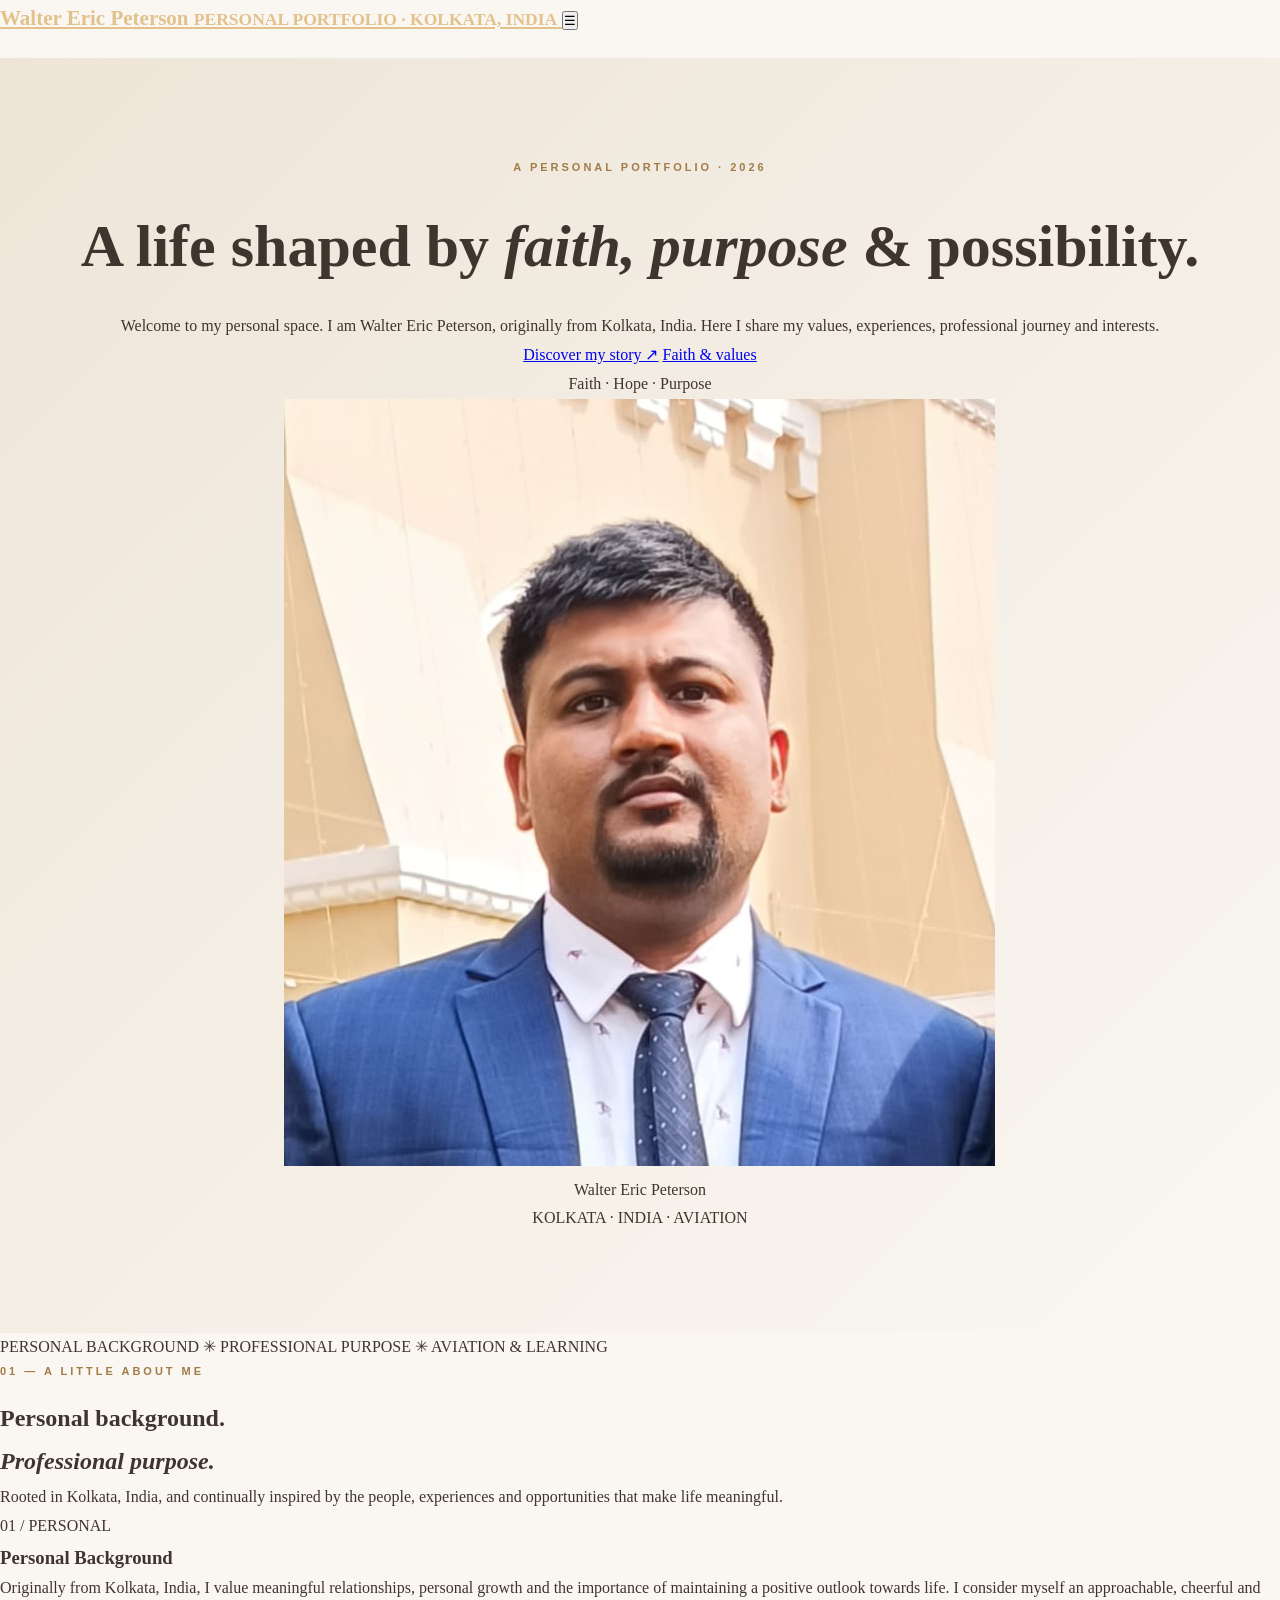
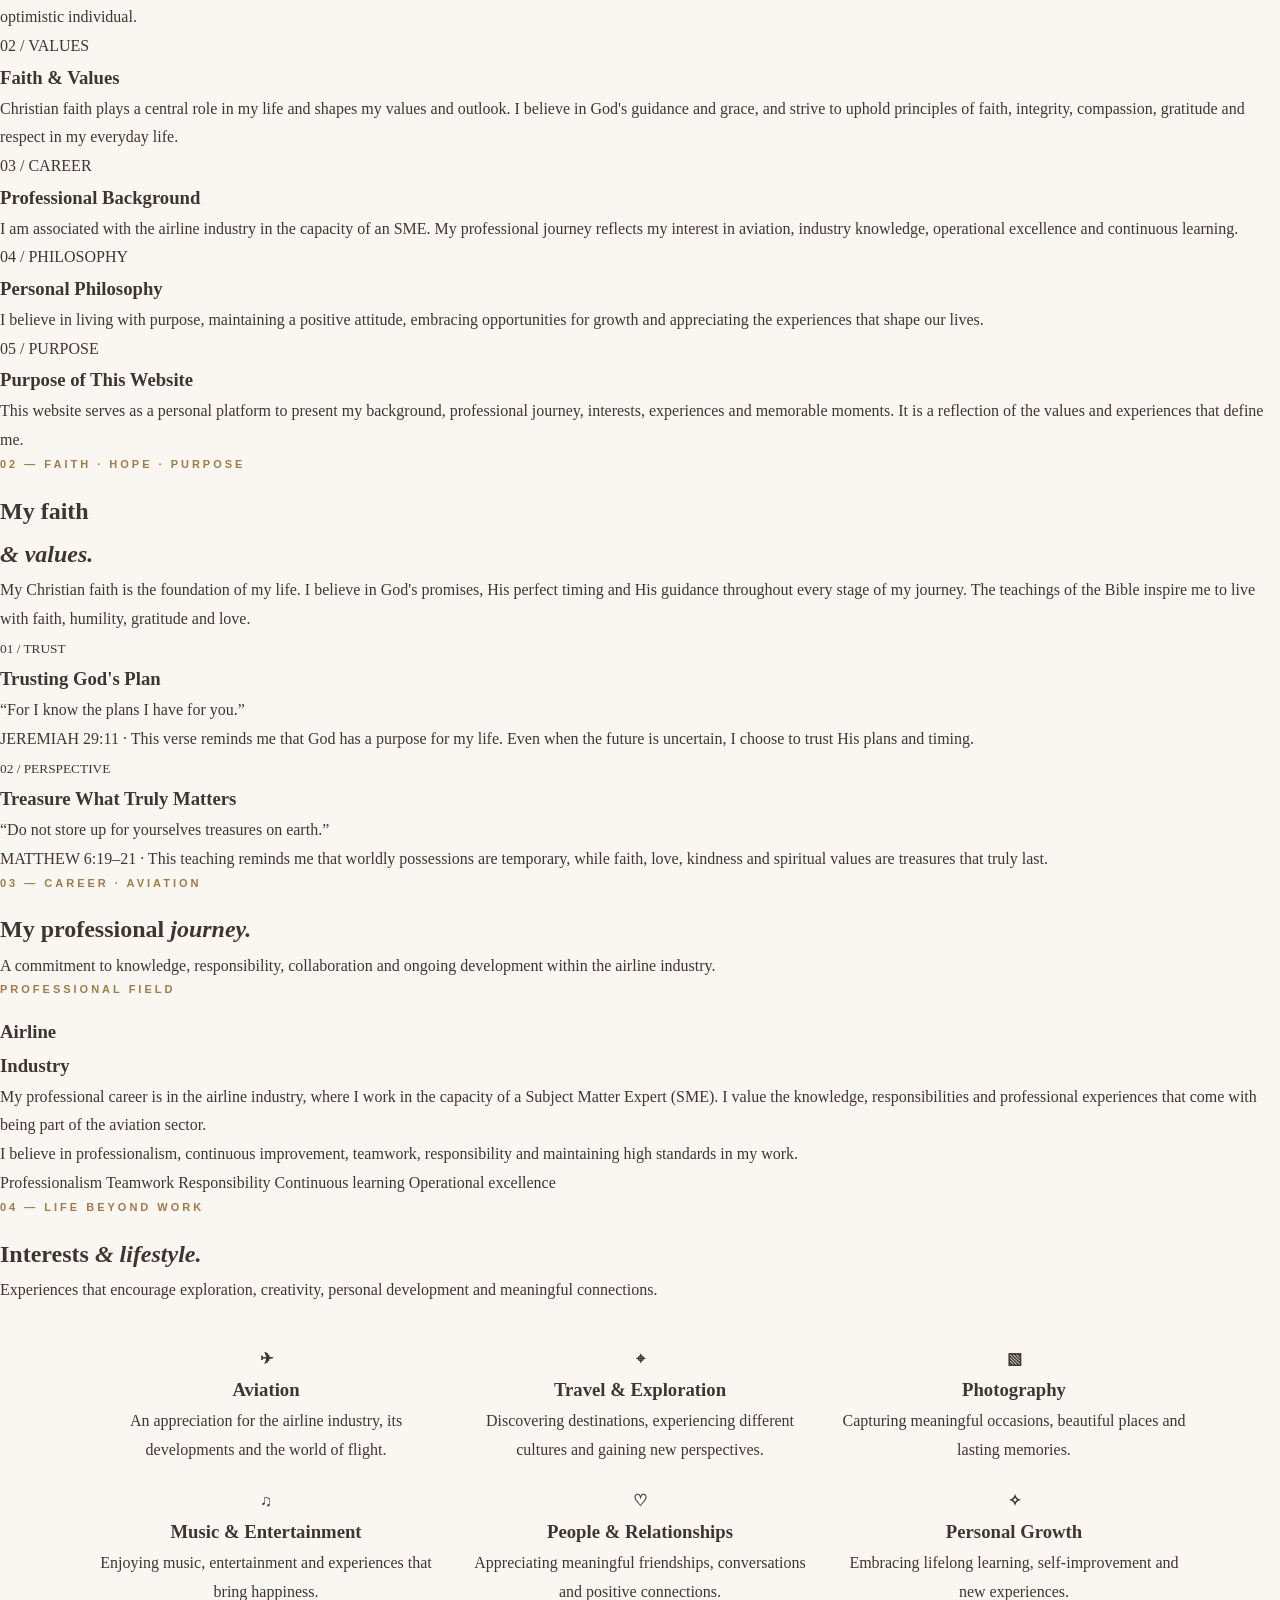
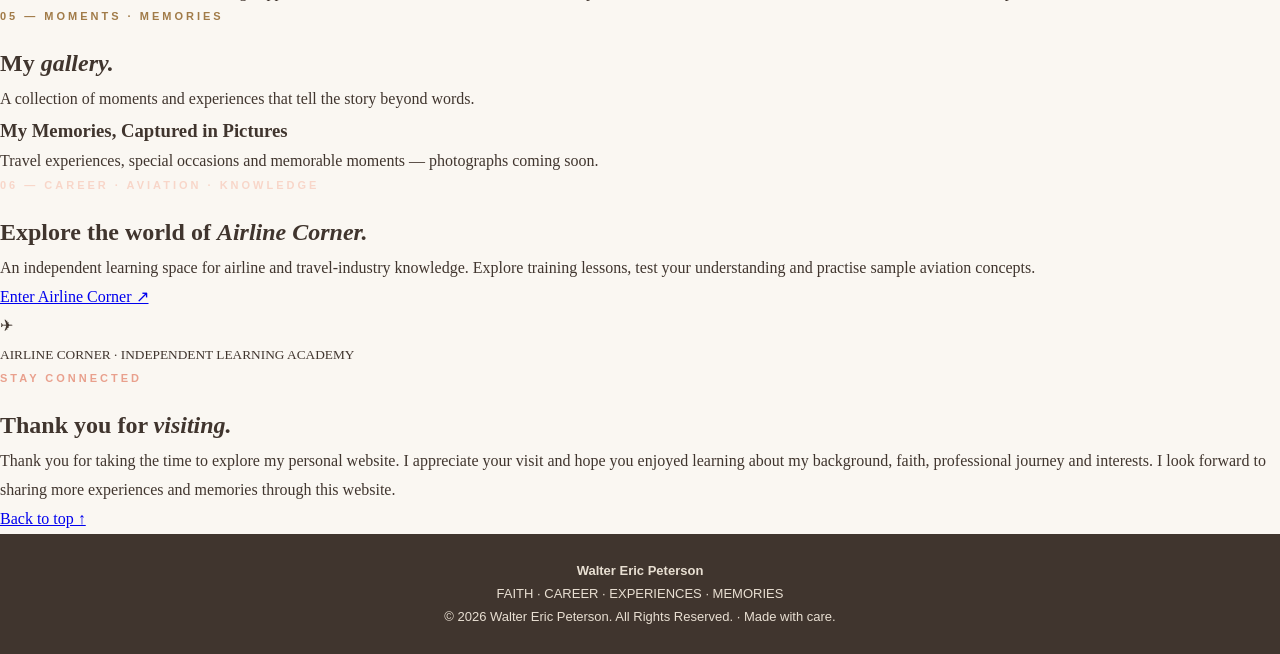
==== commit 860bd52a: "Update index.html" ====
--- a/index.html
+++ b/index.html
@@ -1,351 +1,282 @@
-
 <!DOCTYPE html>
 <html lang="en">
 <head>
-    <meta charset="UTF-8">
-    <meta name="viewport" content="width=device-width, initial-scale=1.0">
-    <meta name="description" content="The personal website of Walter Eric Peterson, sharing his background, faith, professional journey and interests.">
-    <title>Walter Eric Peterson | Personal Website</title>
-    <link rel="stylesheet" href="style.css">
+<meta charset="UTF-8">
+<meta name="viewport" content="width=device-width, initial-scale=1.0">
+<meta name="description" content="Walter Eric Peterson — personal portfolio, faith, career, interests and Airline Corner.">
+<title>Walter Eric Peterson | Personal Portfolio</title>
+<link rel="preconnect" href="https://fonts.googleapis.com">
+<link rel="preconnect" href="https://fonts.gstatic.com" crossorigin>
+<link href="https://fonts.googleapis.com/css2?family=DM+Sans:wght@400;500;600;700&family=Playfair+Display:ital,wght@0,500;0,600;0,700;1,500;1,600&display=swap" rel="stylesheet">
+<link rel="stylesheet" href="style.css">
 </head>
-
 <body>
 
-<header class="site-header">
-    <div class="brand">Walter Eric Peterson</div>
-
-    <nav>
-        <a href="#home">HOME</a>
-        <a href="#about">ABOUT</a>
-        <a href="#faith">FAITH</a>
-        <a href="#career">CAREER</a>
-        <a href="#interests">INTERESTS</a>
-        <a href="#gallery">GALLERY</a>
-        <a href="airline-corner.html">AIRLINE CORNER</a>
-        <a href="#contact">CONTACT</a>
+<header class="topbar">
+  <div class="wrap nav">
+    <a class="brand" href="#home">
+      Walter Eric Peterson
+      <small>PERSONAL PORTFOLIO · KOLKATA, INDIA</small>
+    </a>
+    <button class="menu-toggle" id="menuToggle" aria-label="Toggle navigation" aria-expanded="false">☰</button>
+    <nav class="links" id="mainNav">
+      <a href="#about">About</a>
+      <a href="#faith">Faith</a>
+      <a href="#career">Career</a>
+      <a href="#interests">Interests</a>
+      <a href="#gallery">Gallery</a>
+      <a class="pill" href="#airline">Airline Corner ↗</a>
+      <a href="#contact">Contact</a>
     </nav>
+  </div>
 </header>
 
-<main>
-
-    <!-- HOME -->
-    <section id="home" class="hero">
-        <p class="eyebrow">WELCOME TO MY PERSONAL WEBSITE</p>
-
-        <h1>Walter Eric Peterson</h1>
-
-        <p class="hero-subtitle">
-            Personal Background. Professional Purpose.
-        </p>
-
-        <p class="hero-story">
-            Rooted in Kolkata, India, and continually inspired by the
-            people, experiences and opportunities that make life meaningful.
-        </p>
-
-        <a class="gold-button" href="#about">EXPLORE MY WORLD</a>
-    </section>
-
-    <!-- ABOUT -->
-    <section id="about" class="content-section">
-        <p class="eyebrow">MY STORY</p>
-        <h2>A Little About Me</h2>
-        <div class="gold-line"></div>
-
-        <p class="section-intro">
-            Rooted in Kolkata, India, and continually inspired by the
-            people, experiences and opportunities that make life meaningful.
-        </p>
-
-        <div class="info-grid">
-
-            <article class="info-card">
-                <span class="card-number">01</span>
-                <h3>Personal Background</h3>
-                <p>
-                    Originally from Kolkata, India, I value meaningful
-                    relationships, personal growth and the importance
-                    of maintaining a positive outlook towards life.
-                    I consider myself an approachable, cheerful and
-                    optimistic individual.
-                </p>
-            </article>
-
-            <article class="info-card">
-                <span class="card-number">02</span>
-                <h3>Faith &amp; Values</h3>
-                <p>
-                    Christian faith plays a central role in my life
-                    and shapes my values and outlook. I believe in
-                    God's guidance and grace, and strive to uphold
-                    principles of faith, integrity, compassion,
-                    gratitude and respect in my everyday life.
-                </p>
-            </article>
-
-            <article class="info-card">
-                <span class="card-number">03</span>
-                <h3>Professional Background</h3>
-                <p>
-                    I am associated with the airline industry in the
-                    capacity of an SME. My professional journey
-                    reflects my interest in aviation, industry
-                    knowledge, operational excellence and
-                    continuous learning.
-                </p>
-            </article>
-
-            <article class="info-card">
-                <span class="card-number">04</span>
-                <h3>Personal Philosophy</h3>
-                <p>
-                    I believe in living with purpose, maintaining a
-                    positive attitude, embracing opportunities for
-                    growth and appreciating the experiences that
-                    shape our lives.
-                </p>
-            </article>
-
-            <article class="info-card full-card">
-                <span class="card-number">05</span>
-                <h3>Purpose of This Website</h3>
-                <p>
-                    This website serves as a personal platform to
-                    present my background, professional journey,
-                    interests, experiences and memorable moments.
-                    It is a reflection of the values and experiences
-                    that define me.
-                </p>
-            </article>
-
+<main id="home">
+
+<section class="hero">
+  <div class="wrap hero-grid">
+    <div>
+      <div class="eyebrow">A PERSONAL PORTFOLIO · 2026</div>
+      <h1>A life shaped by <em>faith, purpose</em> & possibility.</h1>
+      <p class="intro">
+        Welcome to my personal space. I am Walter Eric Peterson,
+        originally from Kolkata, India. Here I share my values,
+        experiences, professional journey and interests.
+      </p>
+      <div class="actions">
+        <a class="btn" href="#about">Discover my story ↗</a>
+        <a class="underlink" href="#faith">Faith & values</a>
+      </div>
+      <div class="hero-foot">Faith · Hope · Purpose</div>
+    </div>
+
+    <div class="hero-art">
+      <div class="portrait">
+        <img class="portrait-photo" src="walter.png.jpg" alt="Walter Eric Peterson">
+        <div class="portrait-label">Walter Eric Peterson</div>
+      </div>
+      <div class="art-note">KOLKATA · INDIA · AVIATION</div>
+    </div>
+  </div>
+</section>
+
+<div class="ticker">
+  PERSONAL BACKGROUND <span>✳</span>
+  PROFESSIONAL PURPOSE <span>✳</span>
+  AVIATION & LEARNING
+</div>
+
+<section class="section" id="about">
+  <div class="wrap">
+    <div class="section-head">
+      <div class="eyebrow">01 — A LITTLE ABOUT ME</div>
+      <div>
+        <h2>Personal background.<br><em>Professional purpose.</em></h2>
+        <p>Rooted in Kolkata, India, and continually inspired by the people, experiences and opportunities that make life meaningful.</p>
+      </div>
+    </div>
+
+    <div class="about-grid">
+      <article class="tile">
+        <span class="num">01 / PERSONAL</span>
+        <h3>Personal Background</h3>
+        <p>Originally from Kolkata, India, I value meaningful relationships, personal growth and the importance of maintaining a positive outlook towards life. I consider myself an approachable, cheerful and optimistic individual.</p>
+      </article>
+
+      <article class="tile">
+        <span class="num">02 / VALUES</span>
+        <h3>Faith & Values</h3>
+        <p>Christian faith plays a central role in my life and shapes my values and outlook. I believe in God's guidance and grace, and strive to uphold principles of faith, integrity, compassion, gratitude and respect in my everyday life.</p>
+      </article>
+
+      <article class="tile">
+        <span class="num">03 / CAREER</span>
+        <h3>Professional Background</h3>
+        <p>I am associated with the airline industry in the capacity of an SME. My professional journey reflects my interest in aviation, industry knowledge, operational excellence and continuous learning.</p>
+      </article>
+
+      <article class="tile">
+        <span class="num">04 / PHILOSOPHY</span>
+        <h3>Personal Philosophy</h3>
+        <p>I believe in living with purpose, maintaining a positive attitude, embracing opportunities for growth and appreciating the experiences that shape our lives.</p>
+      </article>
+
+      <article class="tile">
+        <span class="num">05 / PURPOSE</span>
+        <h3>Purpose of This Website</h3>
+        <p>This website serves as a personal platform to present my background, professional journey, interests, experiences and memorable moments. It is a reflection of the values and experiences that define me.</p>
+      </article>
+    </div>
+  </div>
+</section>
+
+<section class="section faith" id="faith">
+  <div class="wrap faith-grid">
+    <div>
+      <div class="eyebrow">02 — FAITH · HOPE · PURPOSE</div>
+      <h2>My faith<br><em>& values.</em></h2>
+      <p class="faith-intro">
+        My Christian faith is the foundation of my life. I believe in God's promises, His perfect timing and His guidance throughout every stage of my journey. The teachings of the Bible inspire me to live with faith, humility, gratitude and love.
+      </p>
+    </div>
+
+    <div>
+      <article class="verse">
+        <small>01 / TRUST</small>
+        <h3>Trusting God's Plan</h3>
+        <blockquote>“For I know the plans I have for you.”</blockquote>
+        <p>JEREMIAH 29:11 · This verse reminds me that God has a purpose for my life. Even when the future is uncertain, I choose to trust His plans and timing.</p>
+      </article>
+
+      <article class="verse">
+        <small>02 / PERSPECTIVE</small>
+        <h3>Treasure What Truly Matters</h3>
+        <blockquote>“Do not store up for yourselves treasures on earth.”</blockquote>
+        <p>MATTHEW 6:19–21 · This teaching reminds me that worldly possessions are temporary, while faith, love, kindness and spiritual values are treasures that truly last.</p>
+      </article>
+    </div>
+  </div>
+</section>
+
+<section class="section" id="career">
+  <div class="wrap">
+    <div class="section-head">
+      <div class="eyebrow">03 — CAREER · AVIATION</div>
+      <div>
+        <h2>My professional <em>journey.</em></h2>
+        <p>A commitment to knowledge, responsibility, collaboration and ongoing development within the airline industry.</p>
+      </div>
+    </div>
+
+    <div class="career-panel">
+      <div>
+        <div class="eyebrow">PROFESSIONAL FIELD</div>
+        <h3>Airline<br>Industry</h3>
+      </div>
+
+      <div>
+        <p>My professional career is in the airline industry, where I work in the capacity of a Subject Matter Expert (SME). I value the knowledge, responsibilities and professional experiences that come with being part of the aviation sector.</p>
+        <p>I believe in professionalism, continuous improvement, teamwork, responsibility and maintaining high standards in my work.</p>
+        <div class="tags">
+          <span>Professionalism</span>
+          <span>Teamwork</span>
+          <span>Responsibility</span>
+          <span>Continuous learning</span>
+          <span>Operational excellence</span>
         </div>
-
-        <p class="signature-line">Faith &nbsp;·&nbsp; Hope &nbsp;·&nbsp; Purpose</p>
-    </section>
-
-    <!-- FAITH -->
-    <section id="faith" class="content-section alternate">
-        <p class="eyebrow">WHAT GUIDES MY LIFE</p>
-        <h2>My Faith &amp; Values</h2>
-        <div class="gold-line"></div>
-
-        <p class="section-intro">
-            My Christian faith is the foundation of my life. I believe
-            in God's promises, His perfect timing and His guidance
-            throughout every stage of my journey. The teachings of
-            the Bible inspire me to live with faith, humility,
-            gratitude and love.
-        </p>
-
-        <div class="verse-grid">
-
-            <article class="verse-card">
-                <span class="verse-number">01 / TRUST</span>
-                <h3>Trusting God's Plan</h3>
-                <blockquote>
-                    “For I know the plans I have for you.”
-                </blockquote>
-                <p class="bible-reference">JEREMIAH 29:11</p>
-                <p>
-                    This verse reminds me that God has a purpose
-                    for my life. Even when the future is uncertain,
-                    I choose to trust His plans and timing.
-                </p>
-            </article>
-
-            <article class="verse-card">
-                <span class="verse-number">02 / PERSPECTIVE</span>
-                <h3>Treasure What Truly Matters</h3>
-                <blockquote>
-                    “Do not store up for yourselves treasures on earth.”
-                </blockquote>
-                <p class="bible-reference">MATTHEW 6:19–21</p>
-                <p>
-                    This teaching reminds me that worldly possessions
-                    are temporary, while faith, love, kindness and
-                    spiritual values are treasures that truly last.
-                </p>
-            </article>
-
-        </div>
-
-        <p class="signature-line">Faith &nbsp;·&nbsp; Hope &nbsp;·&nbsp; Purpose</p>
-    </section>
-
-    <!-- CAREER -->
-    <section id="career" class="content-section">
-        <p class="eyebrow">CAREER · AVIATION · CONTINUOUS LEARNING</p>
-        <h2>My Professional Journey</h2>
-        <div class="gold-line"></div>
-
-        <p class="section-intro">
-            A commitment to knowledge, responsibility, collaboration
-            and ongoing development within the airline industry.
-        </p>
-
-        <div class="career-card">
-            <p class="card-label">PROFESSIONAL FIELD</p>
-            <h3>Airline Industry</h3>
-
-            <p>
-                My professional career is in the airline industry,
-                where I work in the capacity of a Subject Matter
-                Expert (SME). I value the knowledge, responsibilities
-                and professional experiences that come with being
-                part of the aviation sector.
-            </p>
-
-            <p>
-                I believe in professionalism, continuous improvement,
-                teamwork, responsibility and maintaining high
-                standards in my work.
-            </p>
-
-            <div class="skill-list">
-                <span>Professionalism</span>
-                <span>Teamwork</span>
-                <span>Responsibility</span>
-                <span>Continuous Learning</span>
-                <span>Operational Excellence</span>
-            </div>
-
-            <a href="airline-corner.html" class="text-link">
-                Explore Airline Corner →
-            </a>
-        </div>
-    </section>
-
-    <!-- INTERESTS -->
-    <section id="interests" class="content-section alternate">
-        <p class="eyebrow">EXPLORING LIFE BEYOND WORK</p>
-        <h2>Interests &amp; Lifestyle</h2>
-        <div class="gold-line"></div>
-
-        <p class="section-intro">
-            Experiences that encourage exploration, creativity,
-            personal development and meaningful connections.
-        </p>
-
-        <div class="interest-grid">
-
-            <article class="interest-card">
-                <div class="interest-icon">✈</div>
-                <h3>Aviation</h3>
-                <p>
-                    An appreciation for the aviation industry,
-                    its developments and the world of flight.
-                </p>
-            </article>
-
-            <article class="interest-card">
-                <div class="interest-icon">⌖</div>
-                <h3>Travel &amp; Exploration</h3>
-                <p>
-                    Discovering destinations, experiencing
-                    different cultures and gaining new perspectives.
-                </p>
-            </article>
-
-            <article class="interest-card">
-                <div class="interest-icon">◎</div>
-                <h3>Photography</h3>
-                <p>
-                    Capturing meaningful occasions, beautiful
-                    places and lasting memories.
-                </p>
-            </article>
-
-            <article class="interest-card">
-                <div class="interest-icon">♫</div>
-                <h3>Music &amp; Entertainment</h3>
-                <p>
-                    Enjoying music, entertainment and experiences
-                    that bring happiness.
-                </p>
-            </article>
-
-            <article class="interest-card">
-                <div class="interest-icon">♡</div>
-                <h3>People &amp; Relationships</h3>
-                <p>
-                    Appreciating meaningful friendships,
-                    conversations and positive connections.
-                </p>
-            </article>
-
-            <article class="interest-card">
-                <div class="interest-icon">✧</div>
-                <h3>Personal Growth</h3>
-                <p>
-                    Embracing lifelong learning, self-improvement
-                    and new experiences.
-                </p>
-            </article>
-
-        </div>
-    </section>
-
-    <!-- GALLERY -->
-    <section id="gallery" class="content-section">
-        <p class="eyebrow">MOMENTS · MEMORIES · EXPERIENCES</p>
-        <h2>My Gallery</h2>
-        <div class="gold-line"></div>
-
-        <p class="section-intro">
-            A collection of moments and experiences that tell
-            the story beyond words.
-        </p>
-
-        <div class="gallery-panel">
-            <h3>My Memories, Captured in Pictures</h3>
-            <p>
-                This space is ready for a curated collection of
-                photographs, travel experiences, special occasions
-                and memorable moments.
-            </p>
-            <p class="coming-soon">Photographs coming soon.</p>
-        </div>
-    </section>
-
-    <!-- AIRLINE CORNER -->
-    <section class="airline-section">
-        <p class="eyebrow">AVIATION · KNOWLEDGE · LEARNING</p>
-        <h2>Airline Corner</h2>
-        <p>
-            Explore airline knowledge, training lessons, quizzes,
-            airport information and practical learning resources.
-        </p>
-        <a href="airline-corner.html" class="gold-button">
-            ENTER AIRLINE CORNER →
-        </a>
-    </section>
-
-    <!-- CONTACT -->
-    <section id="contact" class="content-section alternate">
-        <p class="eyebrow">STAY CONNECTED</p>
-        <h2>Thank You for Visiting</h2>
-        <div class="gold-line"></div>
-
-        <p class="section-intro">
-            Thank you for taking the time to explore my personal
-            website. I appreciate your visit and hope you enjoyed
-            learning about my background, faith, professional
-            journey and interests. I look forward to sharing more
-            experiences and memories through this website.
-        </p>
-
-        <h3 class="closing-name">Walter Eric Peterson</h3>
-
-        <p class="closing-motto">
-            FAITH · CAREER · EXPERIENCES · MEMORIES
-        </p>
-    </section>
+      </div>
+    </div>
+  </div>
+</section>
+
+<section class="section interests" id="interests">
+  <div class="wrap">
+    <div class="section-head">
+      <div class="eyebrow">04 — LIFE BEYOND WORK</div>
+      <div>
+        <h2>Interests <em>& lifestyle.</em></h2>
+        <p>Experiences that encourage exploration, creativity, personal development and meaningful connections.</p>
+      </div>
+    </div>
+
+    <div class="interest-grid">
+      <article class="interest">
+        <b>✈</b>
+        <h3>Aviation</h3>
+        <p>An appreciation for the airline industry, its developments and the world of flight.</p>
+      </article>
+
+      <article class="interest">
+        <b>⌖</b>
+        <h3>Travel & Exploration</h3>
+        <p>Discovering destinations, experiencing different cultures and gaining new perspectives.</p>
+      </article>
+
+      <article class="interest">
+        <b>▧</b>
+        <h3>Photography</h3>
+        <p>Capturing meaningful occasions, beautiful places and lasting memories.</p>
+      </article>
+
+      <article class="interest">
+        <b>♫</b>
+        <h3>Music & Entertainment</h3>
+        <p>Enjoying music, entertainment and experiences that bring happiness.</p>
+      </article>
+
+      <article class="interest">
+        <b>♡</b>
+        <h3>People & Relationships</h3>
+        <p>Appreciating meaningful friendships, conversations and positive connections.</p>
+      </article>
+
+      <article class="interest">
+        <b>✧</b>
+        <h3>Personal Growth</h3>
+        <p>Embracing lifelong learning, self-improvement and new experiences.</p>
+      </article>
+    </div>
+  </div>
+</section>
+
+<section class="section" id="gallery">
+  <div class="wrap">
+    <div class="section-head">
+      <div class="eyebrow">05 — MOMENTS · MEMORIES</div>
+      <div>
+        <h2>My <em>gallery.</em></h2>
+        <p>A collection of moments and experiences that tell the story beyond words.</p>
+      </div>
+    </div>
+
+    <div class="gallery-box">
+      <div>
+        <h3>My Memories, Captured in Pictures</h3>
+        <p>Travel experiences, special occasions and memorable moments — photographs coming soon.</p>
+      </div>
+    </div>
+  </div>
+</section>
+
+<section class="academy" id="airline">
+  <div class="wrap academy-grid">
+    <div>
+      <div class="eyebrow" style="color:#f8d6c9">
+        06 — CAREER · AVIATION · KNOWLEDGE
+      </div>
+      <h2>Explore the world of <em>Airline Corner.</em></h2>
+      <p>An independent learning space for airline and travel-industry knowledge. Explore training lessons, test your understanding and practise sample aviation concepts.</p>
+      <a class="btn" href="airline-corner.html">Enter Airline Corner ↗</a>
+    </div>
+
+    <div class="academy-visual">
+      <div class="plane">✈</div>
+      <small>AIRLINE CORNER · INDEPENDENT LEARNING ACADEMY</small>
+    </div>
+  </div>
+</section>
+
+<section class="contact" id="contact">
+  <div class="wrap">
+    <div class="eyebrow" style="color:#e9a08d">STAY CONNECTED</div>
+    <h2>Thank you for <em>visiting.</em></h2>
+    <p>Thank you for taking the time to explore my personal website. I appreciate your visit and hope you enjoyed learning about my background, faith, professional journey and interests. I look forward to sharing more experiences and memories through this website.</p>
+    <a class="btn" href="#home">Back to top ↑</a>
+  </div>
+</section>
 
 </main>
 
 <footer>
-    <p>© 2026 Walter Eric Peterson. All Rights Reserved.</p>
+  <div class="wrap footer">
+    <div>
+      <strong>Walter Eric Peterson</strong>
+      <div>FAITH · CAREER · EXPERIENCES · MEMORIES</div>
+    </div>
+    <div>© 2026 Walter Eric Peterson. All Rights Reserved. · Made with care.</div>
+  </div>
 </footer>
 
+<script src="script.js"></script>
 </body>
 </html>
